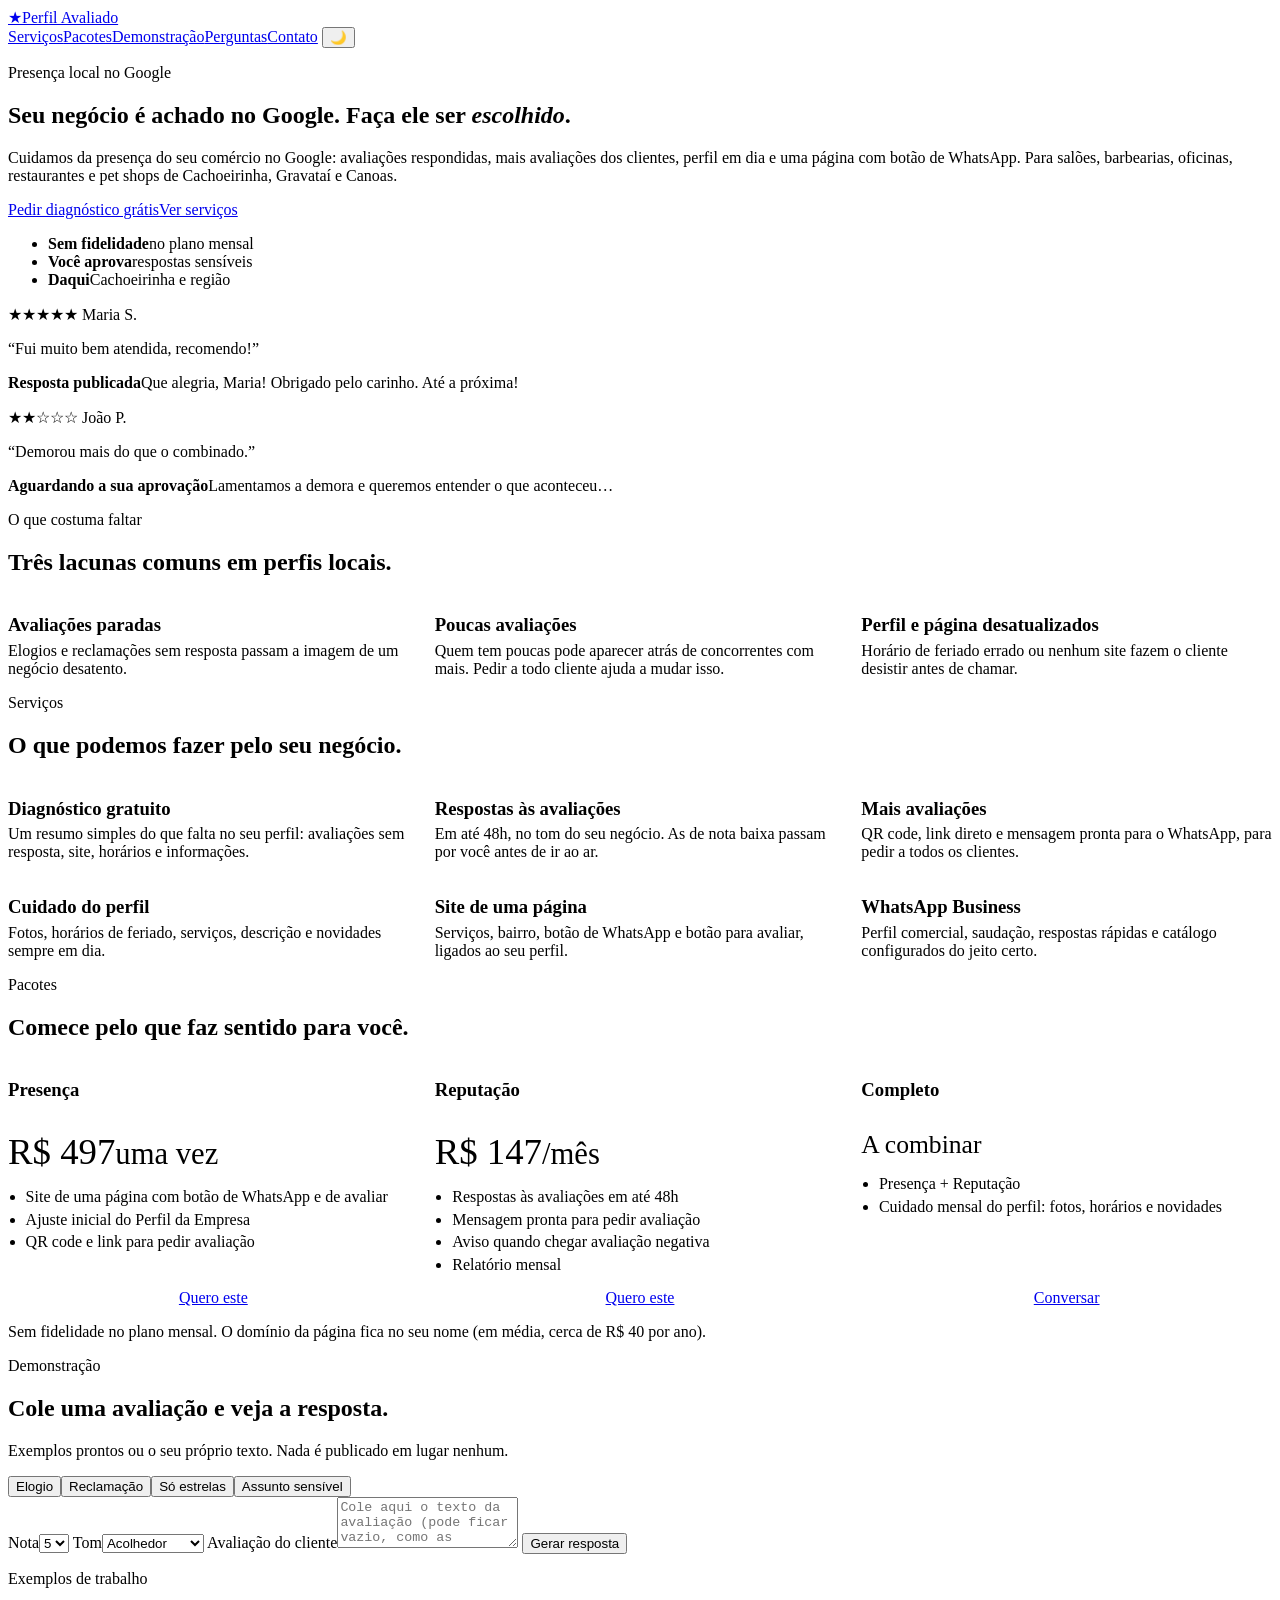
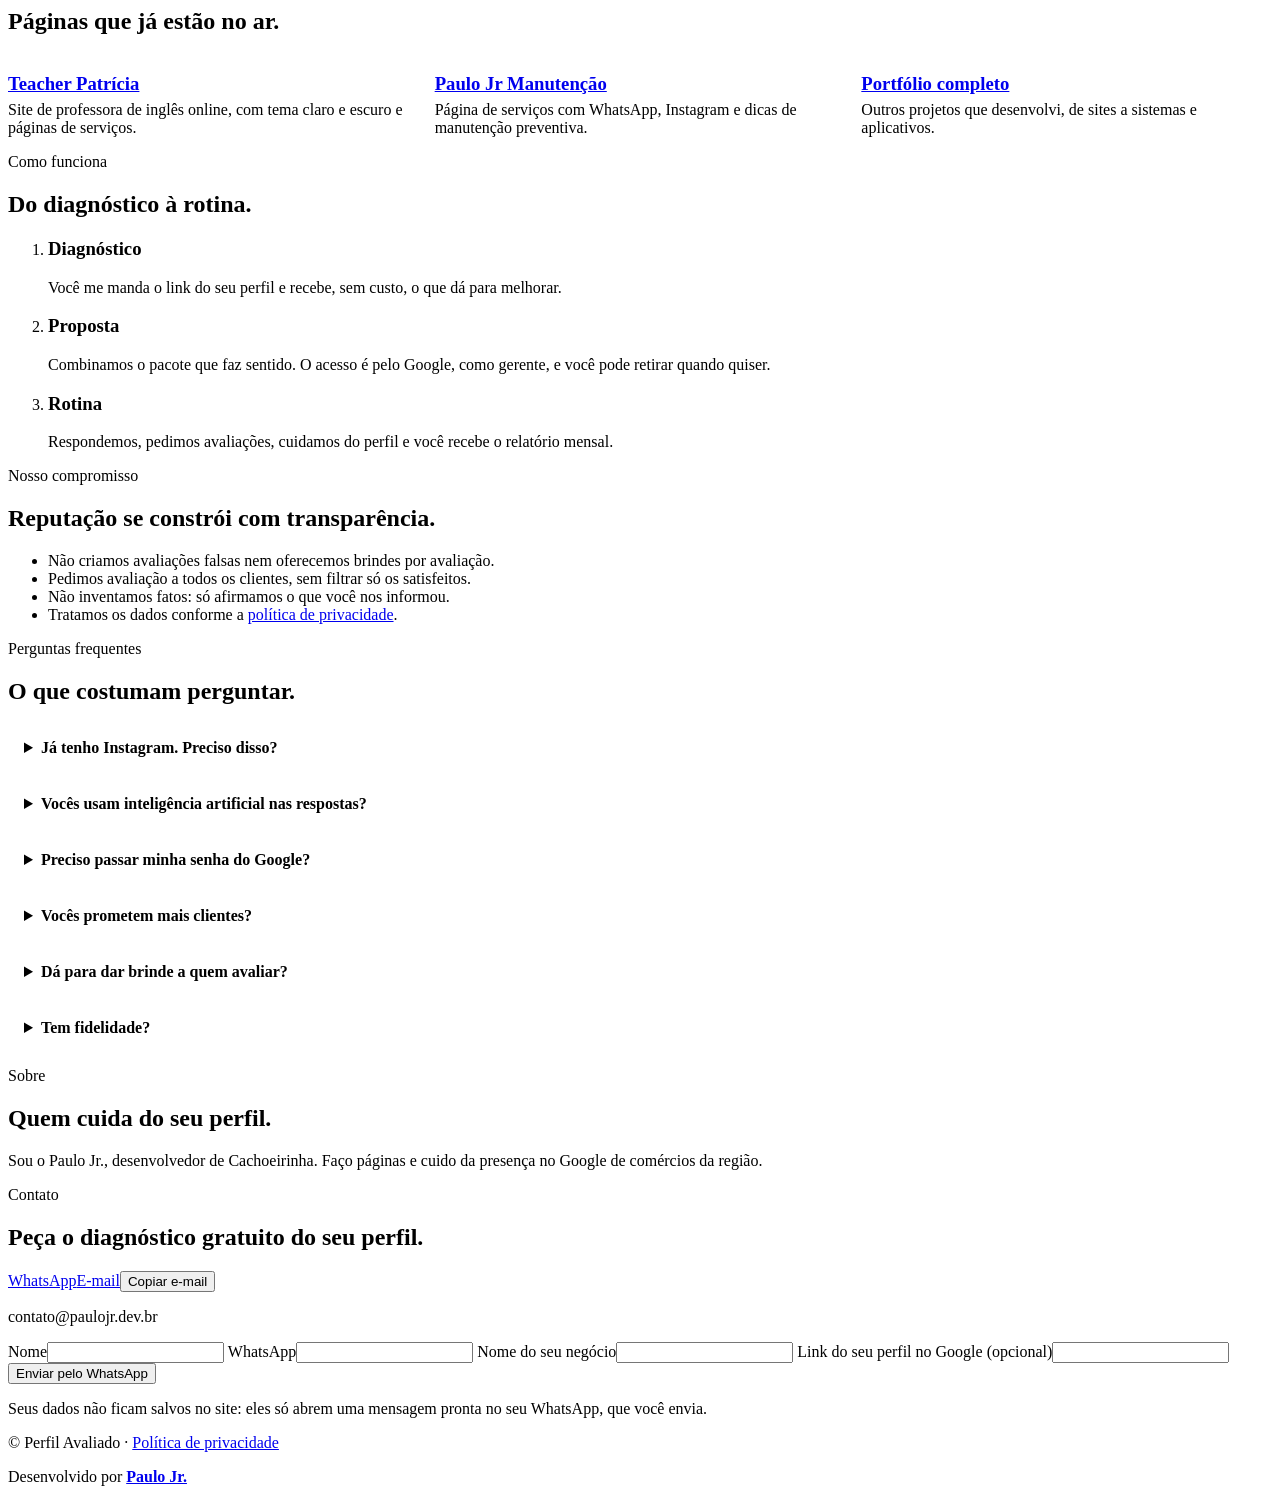
==== index.html @ 928f61e9 "Reorganização do projeto de negócio, inclusão de novos serviços e blocos ao página." ====
<!doctype html>
<html lang="pt-BR" data-theme="light">
<head>
  <meta charset="utf-8">
  <meta name="viewport" content="width=device-width, initial-scale=1, viewport-fit=cover">
  <title>Perfil Avaliado · Presença local no Google</title>
  <meta name="description" content="Avaliações respondidas, mais avaliações dos clientes, perfil em dia e uma página com botão de WhatsApp para comércios de Cachoeirinha, Gravataí e Canoas.">
  <meta name="theme-color" content="#F4F7FA">
  <meta property="og:type" content="website">
  <meta property="og:locale" content="pt_BR">
  <meta property="og:title" content="Perfil Avaliado · Presença local no Google">
  <meta property="og:description" content="Seu negócio é achado no Google. Faça ele ser escolhido.">
  <meta property="og:url" content="https://avaliacoes.paulojr.dev.br/">
  <meta property="og:image" content="https://avaliacoes.paulojr.dev.br/img/social-preview.png">
  <meta property="og:image:width" content="1200">
  <meta property="og:image:height" content="630">
  <meta name="twitter:card" content="summary_large_image">
  <link rel="icon" href="data:image/svg+xml,%3Csvg xmlns='http://www.w3.org/2000/svg' viewBox='0 0 32 32'%3E%3Crect width='32' height='32' rx='8' fill='%2314304F'/%3E%3Cpath d='M16 6l3 7 7 .6-5.3 4.6 1.6 7L16 21.600 9.700 25.200l1.600-7L6 13.600 13 13z' fill='%23F5B13D'/%3E%3C/svg%3E">
  <link rel="preconnect" href="https://fonts.googleapis.com">
  <link rel="preconnect" href="https://fonts.gstatic.com" crossorigin>
  <link rel="stylesheet" href="https://fonts.googleapis.com/css2?family=Bricolage+Grotesque:wght@500;700&family=Figtree:wght@400;600&display=swap">
  <link rel="stylesheet" href="css/style.css">
  <link rel="stylesheet" href="css/secoes.css">
  <script src="js/tema.js"></script>
</head>
<body id="top">
<header class="nav"><div class="wrap nav-in">
  <a class="brand" href="#top"><span class="logo">★</span><span data-nome>Perfil Avaliado</span></a>
  <nav aria-label="Principal"><a href="#servicos">Serviços</a><a href="#pacotes">Pacotes</a><a href="#demo">Demonstração</a><a href="#perguntas">Perguntas</a><a href="#contato">Contato</a>
    <button class="icon" id="tema" type="button" aria-label="Alternar modo escuro">🌙</button></nav>
</div></header>

<main>
<section class="wrap hero">
  <div>
    <p class="tag">Presença local no Google</p>
    <h1>Seu negócio é achado no Google. Faça ele ser <em>escolhido</em>.</h1>
    <p class="lead">Cuidamos da presença do seu comércio no Google: avaliações respondidas, mais avaliações dos clientes, perfil em dia e uma página com botão de WhatsApp. Para salões, barbearias, oficinas, restaurantes e pet shops de Cachoeirinha, Gravataí e Canoas.</p>
    <p class="cta"><a class="btn" href="#contato">Pedir diagnóstico grátis</a><a class="btn ghost" href="#servicos">Ver serviços</a></p>
    <ul class="facts"><li><b>Sem fidelidade</b>no plano mensal</li><li><b>Você aprova</b>respostas sensíveis</li><li><b>Daqui</b>Cachoeirinha e região</li></ul>
  </div>
  <div class="card mock" aria-label="Exemplo de avaliações e respostas">
    <p class="stars">★★★★★ <span>Maria S.</span></p>
    <p>“Fui muito bem atendida, recomendo!”</p>
    <p class="reply"><b>Resposta publicada</b>Que alegria, Maria! Obrigado pelo carinho. Até a próxima!</p>
    <p class="stars">★★☆☆☆ <span>João P.</span></p>
    <p>“Demorou mais do que o combinado.”</p>
    <p class="reply hold"><b>Aguardando a sua aprovação</b>Lamentamos a demora e queremos entender o que aconteceu…</p>
  </div>
</section>

<section class="wrap sec">
  <p class="tag">O que costuma faltar</p>
  <h2>Três lacunas comuns em perfis locais.</h2>
  <div class="cards3">
    <div class="card"><h3>Avaliações paradas</h3><p>Elogios e reclamações sem resposta passam a imagem de um negócio desatento.</p></div>
    <div class="card"><h3>Poucas avaliações</h3><p>Quem tem poucas pode aparecer atrás de concorrentes com mais. Pedir a todo cliente ajuda a mudar isso.</p></div>
    <div class="card"><h3>Perfil e página desatualizados</h3><p>Horário de feriado errado ou nenhum site fazem o cliente desistir antes de chamar.</p></div>
  </div>
</section>

<section class="wrap sec" id="servicos">
  <p class="tag">Serviços</p>
  <h2>O que podemos fazer pelo seu negócio.</h2>
  <div class="svcs">
    <div class="card"><h3>Diagnóstico gratuito</h3><p>Um resumo simples do que falta no seu perfil: avaliações sem resposta, site, horários e informações.</p></div>
    <div class="card"><h3>Respostas às avaliações</h3><p>Em até 48h, no tom do seu negócio. As de nota baixa passam por você antes de ir ao ar.</p></div>
    <div class="card"><h3>Mais avaliações</h3><p>QR code, link direto e mensagem pronta para o WhatsApp, para pedir a todos os clientes.</p></div>
    <div class="card"><h3>Cuidado do perfil</h3><p>Fotos, horários de feriado, serviços, descrição e novidades sempre em dia.</p></div>
    <div class="card"><h3>Site de uma página</h3><p>Serviços, bairro, botão de WhatsApp e botão para avaliar, ligados ao seu perfil.</p></div>
    <div class="card"><h3>WhatsApp Business</h3><p>Perfil comercial, saudação, respostas rápidas e catálogo configurados do jeito certo.</p></div>
  </div>
</section>

<section class="wrap sec" id="pacotes">
  <p class="tag">Pacotes</p>
  <h2>Comece pelo que faz sentido para você.</h2>
  <div class="pks">
    <div class="card pk"><h3>Presença</h3><p class="big">R$ 497<small>uma vez</small></p>
      <ul><li>Site de uma página com botão de WhatsApp e de avaliar</li><li>Ajuste inicial do Perfil da Empresa</li><li>QR code e link para pedir avaliação</li></ul>
      <a class="btn" data-wa href="#contato">Quero este</a></div>
    <div class="card pk"><h3>Reputação</h3><p class="big">R$ 147<small>/mês</small></p>
      <ul><li>Respostas às avaliações em até 48h</li><li>Mensagem pronta para pedir avaliação</li><li>Aviso quando chegar avaliação negativa</li><li>Relatório mensal</li></ul>
      <a class="btn" data-wa href="#contato">Quero este</a></div>
    <div class="card pk"><h3>Completo</h3><p class="big" style="font-size:1.6rem">A combinar</p>
      <ul><li>Presença + Reputação</li><li>Cuidado mensal do perfil: fotos, horários e novidades</li></ul>
      <a class="btn ghost" data-wa href="#contato">Conversar</a></div>
  </div>
  <p class="mini">Sem fidelidade no plano mensal. O domínio da página fica no seu nome (em média, cerca de R$ 40 por ano).</p>
</section>

<section class="wrap sec" id="demo">
  <p class="tag">Demonstração</p>
  <h2>Cole uma avaliação e veja a resposta.</h2>
  <p class="sub">Exemplos prontos ou o seu próprio texto. Nada é publicado em lugar nenhum.</p>
  <div class="chips" id="exemplos" aria-label="Exemplos"></div>
  <form class="card demo" id="demo-form">
    <label>Nota<select id="nota"><option>5</option><option>4</option><option>3</option><option>2</option><option>1</option></select></label>
    <label>Tom<select id="tom"><option value="acolhedor">Acolhedor</option><option value="profissional">Profissional</option><option value="descontraido">Descontraído</option></select></label>
    <label class="full">Avaliação do cliente<textarea id="texto" rows="3" maxlength="600" placeholder="Cole aqui o texto da avaliação (pode ficar vazio, como as avaliações só com estrelas)."></textarea></label>
    <button class="btn full" type="submit">Gerar resposta</button>
  </form>
  <div class="card out" id="saida" aria-live="polite" hidden></div>
</section>

<section class="wrap sec">
  <p class="tag">Exemplos de trabalho</p>
  <h2>Páginas que já estão no ar.</h2>
  <div class="cards3">
    <div class="card"><h3><a href="https://www.teacherpatricia.net/" rel="noopener">Teacher Patrícia</a></h3><p>Site de professora de inglês online, com tema claro e escuro e páginas de serviços.</p></div>
    <div class="card"><h3><a href="https://manutencao.paulojr.dev.br" rel="noopener">Paulo Jr Manutenção</a></h3><p>Página de serviços com WhatsApp, Instagram e dicas de manutenção preventiva.</p></div>
    <div class="card"><h3><a href="https://paulojr.dev.br" rel="noopener">Portfólio completo</a></h3><p>Outros projetos que desenvolvi, de sites a sistemas e aplicativos.</p></div>
  </div>
</section>

<!-- DEPOIMENTOS: só publique com autorização por escrito do cliente. Para ativar, remova o atributo hidden e troque o texto de exemplo. -->
<section class="wrap sec" id="depoimentos" hidden>
  <p class="tag">Depoimentos</p>
  <h2>O que dizem os clientes.</h2>
  <div class="cards3">
    <figure class="card dep"><blockquote>“Texto do depoimento, nas palavras do cliente.”</blockquote><figcaption>Nome, negócio, cidade</figcaption></figure>
  </div>
</section>

<section class="wrap sec" id="como">
  <p class="tag">Como funciona</p>
  <h2>Do diagnóstico à rotina.</h2>
  <ol class="steps">
    <li><h3>Diagnóstico</h3><p>Você me manda o link do seu perfil e recebe, sem custo, o que dá para melhorar.</p></li>
    <li><h3>Proposta</h3><p>Combinamos o pacote que faz sentido. O acesso é pelo Google, como gerente, e você pode retirar quando quiser.</p></li>
    <li><h3>Rotina</h3><p>Respondemos, pedimos avaliações, cuidamos do perfil e você recebe o relatório mensal.</p></li>
  </ol>
</section>

<section class="wrap sec" id="compromisso">
  <p class="tag">Nosso compromisso</p>
  <h2>Reputação se constrói com transparência.</h2>
  <ul class="checks">
    <li>Não criamos avaliações falsas nem oferecemos brindes por avaliação.</li>
    <li>Pedimos avaliação a todos os clientes, sem filtrar só os satisfeitos.</li>
    <li>Não inventamos fatos: só afirmamos o que você nos informou.</li>
    <li>Tratamos os dados conforme a <a href="privacidade.html">política de privacidade</a>.</li>
  </ul>
</section>

<section class="wrap sec" id="perguntas">
  <p class="tag">Perguntas frequentes</p>
  <h2>O que costumam perguntar.</h2>
  <details><summary>Já tenho Instagram. Preciso disso?</summary><p>Continue com ele. O Instagram mostra o negócio a quem já te segue, e o Google atende quem está procurando. Podemos colocar o link do seu Instagram na página.</p></details>
  <details><summary>Vocês usam inteligência artificial nas respostas?</summary><p>Usamos para agilizar. Cada resposta é revisada, segue o tom do seu negócio, e as de nota baixa passam por você antes de ir ao ar.</p></details>
  <details><summary>Preciso passar minha senha do Google?</summary><p>Não. Você me adiciona como gerente do perfil e pode remover o acesso quando quiser.</p></details>
  <details><summary>Vocês prometem mais clientes?</summary><p>Não prometemos isso. Cuidamos da presença, das respostas e do caminho até o seu contato, e mostramos o que mudou no relatório.</p></details>
  <details><summary>Dá para dar brinde a quem avaliar?</summary><p>Não. O Google proíbe. Pedimos a avaliação a todos os clientes, sem brinde e sem filtrar.</p></details>
  <details><summary>Tem fidelidade?</summary><p>O plano mensal não tem. A implantação é um pagamento único.</p></details>
</section>

<section class="wrap sec">
  <p class="tag">Sobre</p>
  <h2>Quem cuida do seu perfil.</h2>
  <!-- Edite este texto com a sua história, em 2 ou 3 frases -->
  <p class="sub">Sou o Paulo Jr., desenvolvedor de Cachoeirinha. Faço páginas e cuido da presença no Google de comércios da região.</p>
</section>

<section class="wrap sec" id="contato">
  <p class="tag">Contato</p>
  <h2>Peça o diagnóstico gratuito do seu perfil.</h2>
  <p class="cta"><a class="btn" data-wa href="#contato">WhatsApp</a><a class="btn ghost" data-email href="#contato">E-mail</a><button class="btn ghost" id="copiar" type="button">Copiar e-mail</button></p>
  <p class="mini" id="email-txt"></p>
  <form class="card demo" id="contato-form">
    <label>Nome<input id="c-nome" required></label>
    <label>WhatsApp<input id="c-zap" inputmode="tel" required></label>
    <label>Nome do seu negócio<input id="c-neg"></label>
    <label>Link do seu perfil no Google (opcional)<input id="c-maps" inputmode="url"></label>
    <button class="btn full" type="submit">Enviar pelo WhatsApp</button>
    <p class="mini full">Seus dados não ficam salvos no site: eles só abrem uma mensagem pronta no seu WhatsApp, que você envia.</p>
  </form>
</section>
</main>

<footer class="foot"><div class="wrap foot-in">
  <p>© <span data-nome>Perfil Avaliado</span> · <a href="privacidade.html">Política de privacidade</a></p>
  <p>Desenvolvido por <a class="dev" href="https://paulojr.dev.br" rel="noopener"><strong>Paulo Jr.</strong></a></p>
</div></footer>
<script src="js/script.js"></script>
<script src="js/extras.js"></script>
</body>
</html>
---- css/secoes.css ----
.cards3,.svcs,.pks{display:grid;gap:16px;margin-top:20px;grid-template-columns:repeat(3,1fr)}
.cards3 p,.svcs p{color:var(--muted);margin:0}.cards3 h3,.svcs h3{margin-bottom:.3em}
.pk{display:flex;flex-direction:column;gap:10px}.pk .big{font-size:2.3rem;margin:0}.pk ul{margin:0;padding-left:1.1rem;color:var(--muted);flex:1}.pk li{margin:.3em 0}.pk .btn{text-align:center}
details{background:var(--surface);border:1px solid var(--line);border-radius:12px;padding:14px 16px;margin-top:10px}summary{cursor:pointer;font-weight:600}details p{color:var(--muted);margin:.6em 0 0}
.exs{display:flex;flex-wrap:wrap;gap:12px;margin-top:20px}.exs a{border:1px solid var(--line);background:var(--surface);border-radius:999px;padding:10px 18px;text-decoration:none}.exs a:hover{border-color:var(--accent)}
@media(max-width:820px){.cards3,.svcs,.pks{grid-template-columns:1fr}}
.dep{margin:0}.dep blockquote{margin:0 0 .6em;font-size:1.05rem}.dep figcaption{color:var(--muted);font-size:.9rem}
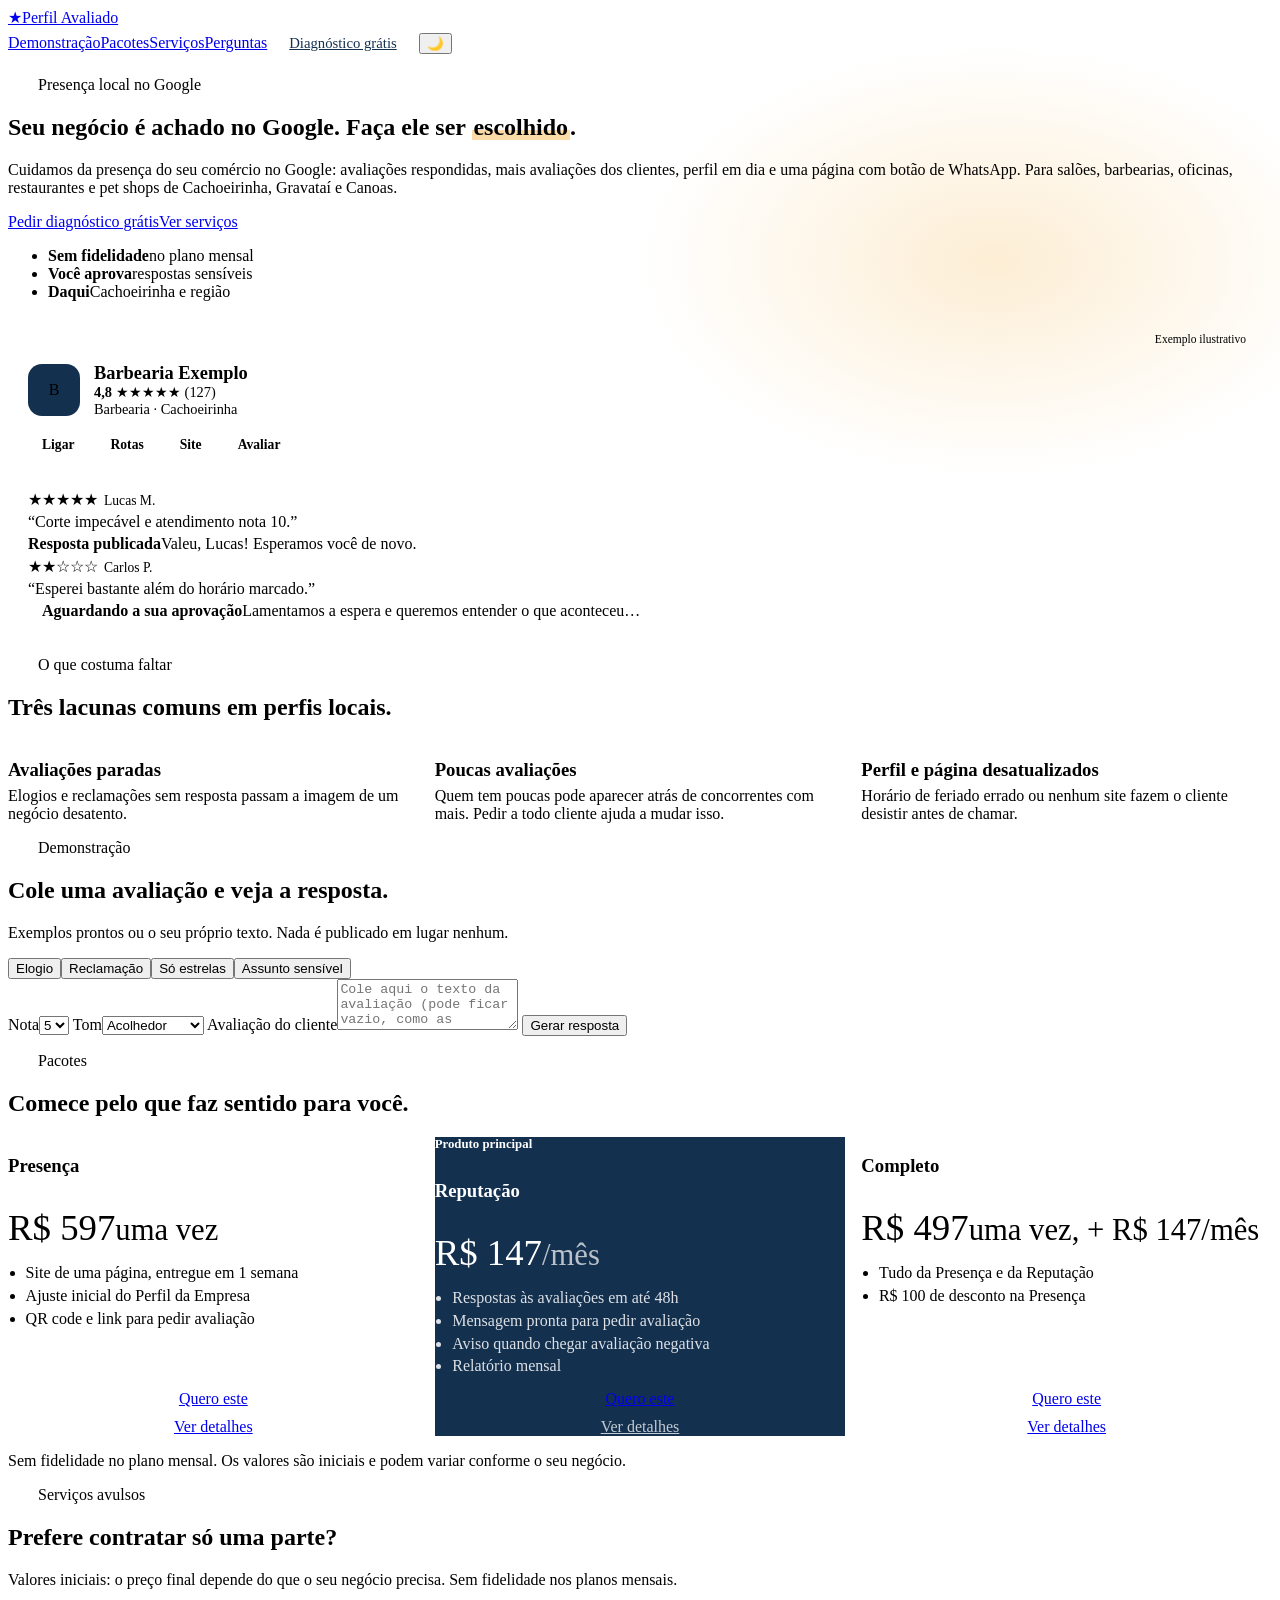
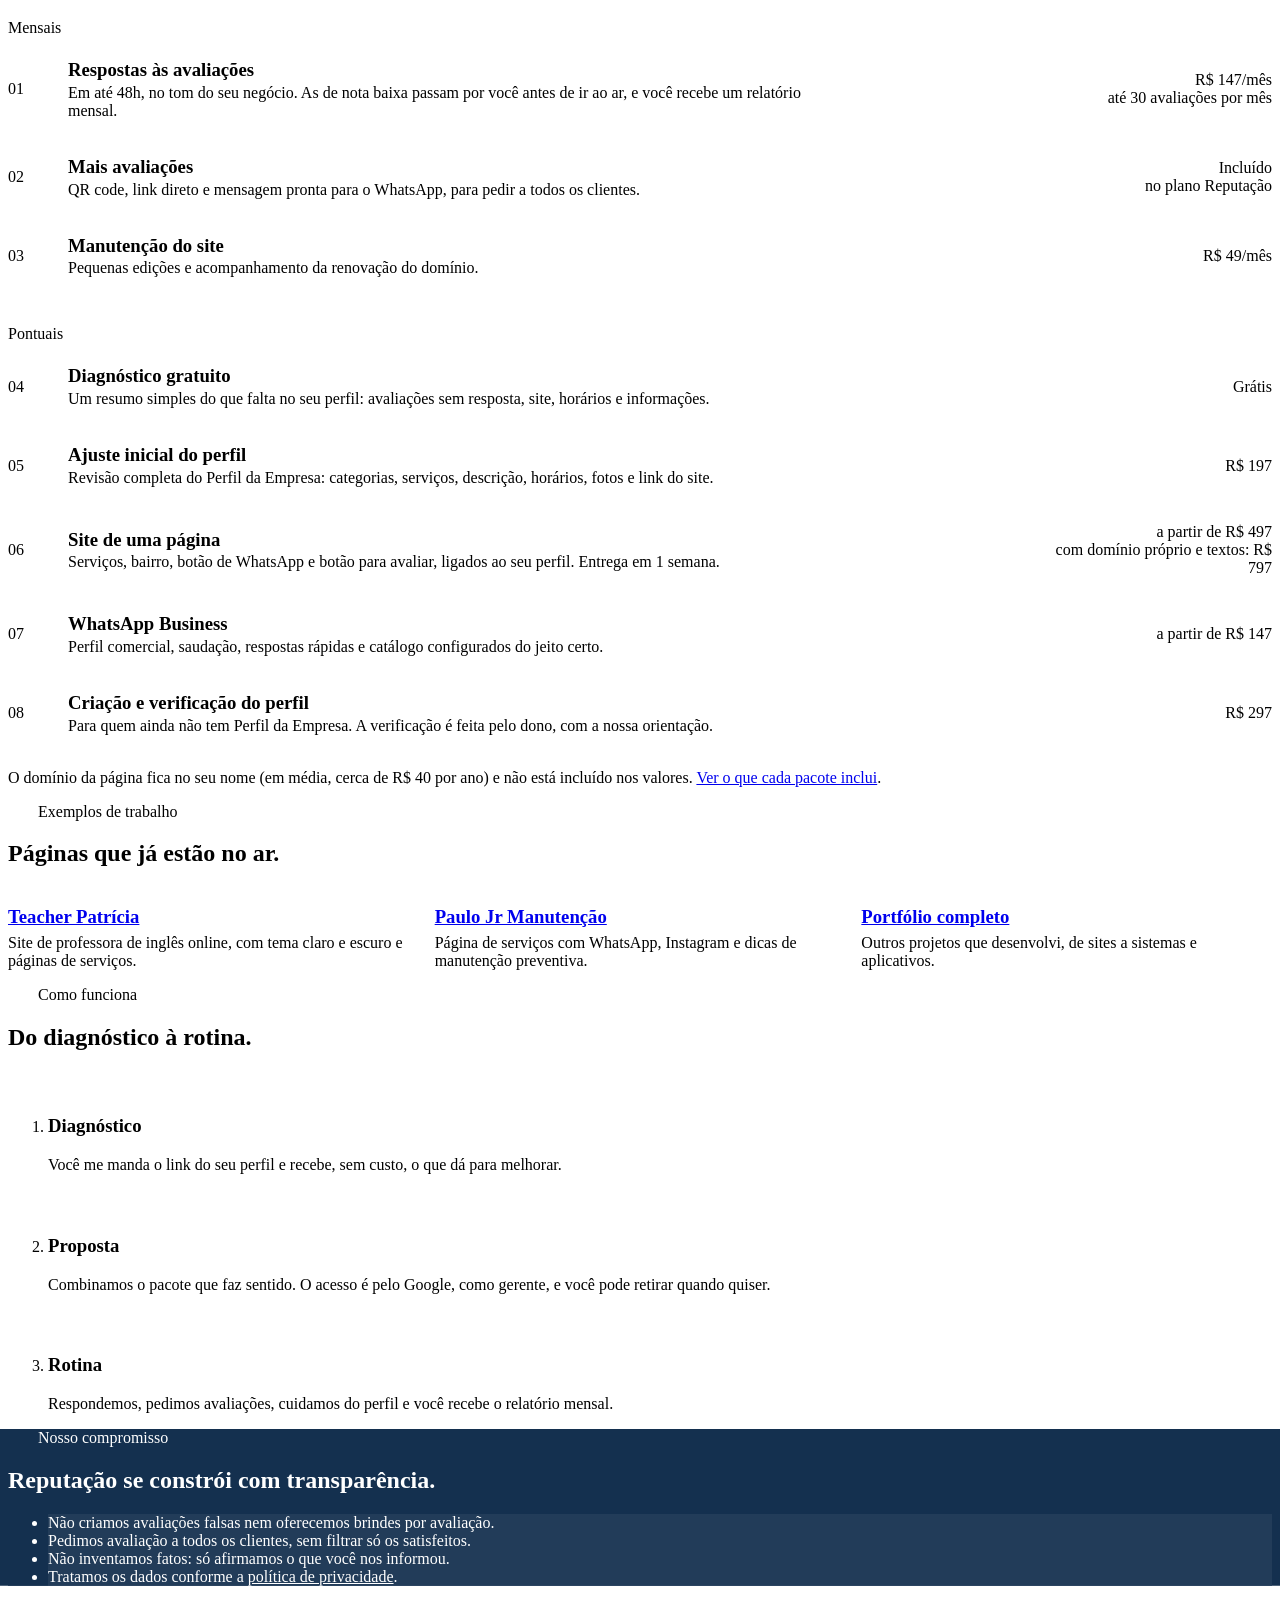
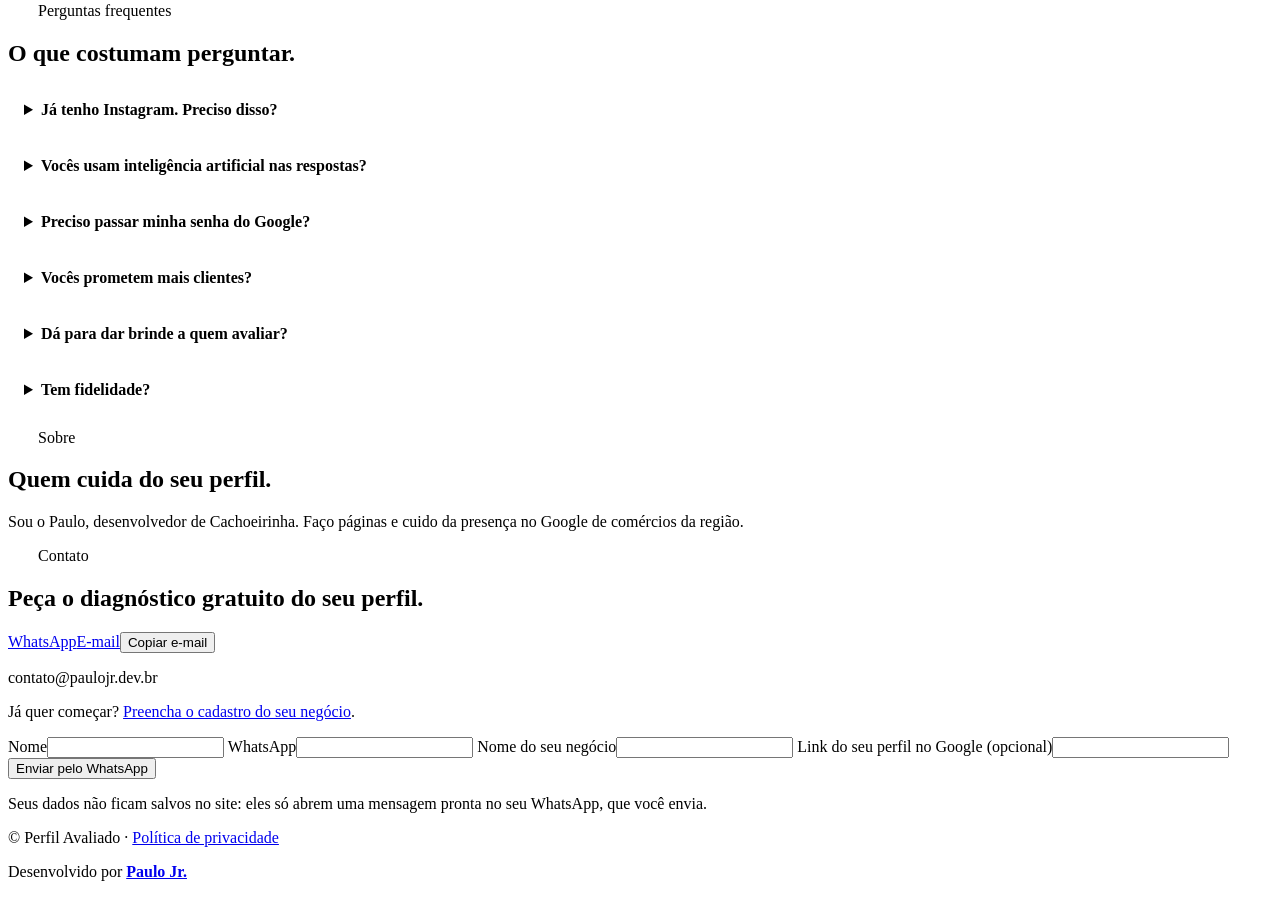
==== commit b35df355: "Atualização de informações e alteração no padrão de apresentação dos pacotes." ====
--- a/index.html
+++ b/index.html
@@ -21,12 +21,14 @@
   <link rel="stylesheet" href="https://fonts.googleapis.com/css2?family=Bricolage+Grotesque:wght@500;700&family=Figtree:wght@400;600&display=swap">
   <link rel="stylesheet" href="css/style.css">
   <link rel="stylesheet" href="css/secoes.css">
+  <link rel="stylesheet" href="css/design.css">
   <script src="js/tema.js"></script>
 </head>
 <body id="top">
 <header class="nav"><div class="wrap nav-in">
   <a class="brand" href="#top"><span class="logo">★</span><span data-nome>Perfil Avaliado</span></a>
-  <nav aria-label="Principal"><a href="#servicos">Serviços</a><a href="#pacotes">Pacotes</a><a href="#demo">Demonstração</a><a href="#perguntas">Perguntas</a><a href="#contato">Contato</a>
+  <nav aria-label="Principal"><a href="#demo">Demonstração</a><a href="#pacotes">Pacotes</a><a href="#servicos">Serviços</a><a href="#perguntas">Perguntas</a>
+    <a class="btn nav-cta" href="#contato"><span class="m-l">Diagnóstico grátis</span><span class="m-s">Diagnóstico</span></a>
     <button class="icon" id="tema" type="button" aria-label="Alternar modo escuro">🌙</button></nav>
 </div></header>
 
@@ -39,13 +41,19 @@
     <p class="cta"><a class="btn" href="#contato">Pedir diagnóstico grátis</a><a class="btn ghost" href="#servicos">Ver serviços</a></p>
     <ul class="facts"><li><b>Sem fidelidade</b>no plano mensal</li><li><b>Você aprova</b>respostas sensíveis</li><li><b>Daqui</b>Cachoeirinha e região</li></ul>
   </div>
-  <div class="card mock" aria-label="Exemplo de avaliações e respostas">
-    <p class="stars">★★★★★ <span>Maria S.</span></p>
-    <p>“Fui muito bem atendida, recomendo!”</p>
-    <p class="reply"><b>Resposta publicada</b>Que alegria, Maria! Obrigado pelo carinho. Até a próxima!</p>
-    <p class="stars">★★☆☆☆ <span>João P.</span></p>
-    <p>“Demorou mais do que o combinado.”</p>
-    <p class="reply hold"><b>Aguardando a sua aprovação</b>Lamentamos a demora e queremos entender o que aconteceu…</p>
+  <div class="card gp" aria-label="Exemplo ilustrativo de perfil no Google">
+    <p class="ex-tag">Exemplo ilustrativo</p>
+    <div class="gp-head"><div class="gp-ava" aria-hidden="true">B</div><div><h3>Barbearia Exemplo</h3>
+      <p class="gp-rate"><b>4,8</b><span class="stars" role="img" aria-label="4,8 de 5 estrelas">★★★★★</span> (127)</p><p>Barbearia · Cachoeirinha</p></div></div>
+    <div class="gp-btns" aria-hidden="true"><span>Ligar</span><span>Rotas</span><span>Site</span><span>Avaliar</span></div>
+    <div class="gp-rev">
+      <p><span class="stars" role="img" aria-label="5 de 5 estrelas">★★★★★</span><span class="who">Lucas M.</span></p>
+      <p>“Corte impecável e atendimento nota 10.”</p>
+      <p class="reply"><b>Resposta publicada</b>Valeu, Lucas! Esperamos você de novo.</p>
+      <p><span class="stars" role="img" aria-label="2 de 5 estrelas">★★☆☆☆</span><span class="who">Carlos P.</span></p>
+      <p>“Esperei bastante além do horário marcado.”</p>
+      <p class="reply hold"><b>Aguardando a sua aprovação</b>Lamentamos a espera e queremos entender o que aconteceu…</p>
+    </div>
   </div>
 </section>
 
@@ -57,36 +65,6 @@
     <div class="card"><h3>Poucas avaliações</h3><p>Quem tem poucas pode aparecer atrás de concorrentes com mais. Pedir a todo cliente ajuda a mudar isso.</p></div>
     <div class="card"><h3>Perfil e página desatualizados</h3><p>Horário de feriado errado ou nenhum site fazem o cliente desistir antes de chamar.</p></div>
   </div>
-</section>
-
-<section class="wrap sec" id="servicos">
-  <p class="tag">Serviços</p>
-  <h2>O que podemos fazer pelo seu negócio.</h2>
-  <div class="svcs">
-    <div class="card"><h3>Diagnóstico gratuito</h3><p>Um resumo simples do que falta no seu perfil: avaliações sem resposta, site, horários e informações.</p></div>
-    <div class="card"><h3>Respostas às avaliações</h3><p>Em até 48h, no tom do seu negócio. As de nota baixa passam por você antes de ir ao ar.</p></div>
-    <div class="card"><h3>Mais avaliações</h3><p>QR code, link direto e mensagem pronta para o WhatsApp, para pedir a todos os clientes.</p></div>
-    <div class="card"><h3>Cuidado do perfil</h3><p>Fotos, horários de feriado, serviços, descrição e novidades sempre em dia.</p></div>
-    <div class="card"><h3>Site de uma página</h3><p>Serviços, bairro, botão de WhatsApp e botão para avaliar, ligados ao seu perfil.</p></div>
-    <div class="card"><h3>WhatsApp Business</h3><p>Perfil comercial, saudação, respostas rápidas e catálogo configurados do jeito certo.</p></div>
-  </div>
-</section>
-
-<section class="wrap sec" id="pacotes">
-  <p class="tag">Pacotes</p>
-  <h2>Comece pelo que faz sentido para você.</h2>
-  <div class="pks">
-    <div class="card pk"><h3>Presença</h3><p class="big">R$ 497<small>uma vez</small></p>
-      <ul><li>Site de uma página com botão de WhatsApp e de avaliar</li><li>Ajuste inicial do Perfil da Empresa</li><li>QR code e link para pedir avaliação</li></ul>
-      <a class="btn" data-wa href="#contato">Quero este</a></div>
-    <div class="card pk"><h3>Reputação</h3><p class="big">R$ 147<small>/mês</small></p>
-      <ul><li>Respostas às avaliações em até 48h</li><li>Mensagem pronta para pedir avaliação</li><li>Aviso quando chegar avaliação negativa</li><li>Relatório mensal</li></ul>
-      <a class="btn" data-wa href="#contato">Quero este</a></div>
-    <div class="card pk"><h3>Completo</h3><p class="big" style="font-size:1.6rem">A combinar</p>
-      <ul><li>Presença + Reputação</li><li>Cuidado mensal do perfil: fotos, horários e novidades</li></ul>
-      <a class="btn ghost" data-wa href="#contato">Conversar</a></div>
-  </div>
-  <p class="mini">Sem fidelidade no plano mensal. O domínio da página fica no seu nome (em média, cerca de R$ 40 por ano).</p>
 </section>
 
 <section class="wrap sec" id="demo">
@@ -103,6 +81,46 @@
   <div class="card out" id="saida" aria-live="polite" hidden></div>
 </section>
 
+<section class="wrap sec" id="pacotes">
+  <p class="tag">Pacotes</p>
+  <h2>Comece pelo que faz sentido para você.</h2>
+  <div class="pks">
+    <div class="card pk"><h3>Presença</h3><p class="big">R$ 597<small>uma vez</small></p>
+      <ul><li>Site de uma página, entregue em 1 semana</li><li>Ajuste inicial do Perfil da Empresa</li><li>QR code e link para pedir avaliação</li></ul>
+      <a class="btn ghost" data-wa href="#contato">Quero este</a><a class="mini" href="pacotes.html#presenca">Ver detalhes</a></div>
+    <div class="card pk dest"><p class="pk-tag">Produto principal</p><h3>Reputação</h3><p class="big">R$ 147<small>/mês</small></p>
+      <ul><li>Respostas às avaliações em até 48h</li><li>Mensagem pronta para pedir avaliação</li><li>Aviso quando chegar avaliação negativa</li><li>Relatório mensal</li></ul>
+      <a class="btn" data-wa href="#contato">Quero este</a><a class="mini" href="pacotes.html#reputacao">Ver detalhes</a></div>
+    <div class="card pk"><h3>Completo</h3><p class="big">R$ 497<small>uma vez, + R$ 147/mês</small></p>
+      <ul><li>Tudo da Presença e da Reputação</li><li>R$ 100 de desconto na Presença</li></ul>
+      <a class="btn ghost" data-wa href="#contato">Quero este</a><a class="mini" href="pacotes.html#completo">Ver detalhes</a></div>
+  </div>
+  <p class="mini">Sem fidelidade no plano mensal. Os valores são iniciais e podem variar conforme o seu negócio.</p>
+</section>
+
+<section class="wrap sec" id="servicos">
+  <p class="tag">Serviços avulsos</p>
+  <h2>Prefere contratar só uma parte?</h2>
+  <p class="sub">Valores iniciais: o preço final depende do que o seu negócio precisa. Sem fidelidade nos planos mensais.</p>
+  <div class="svcs-wrap">
+    <h3 class="grp">Mensais</h3>
+    <ol class="svc-list">
+      <li><div><h3>Respostas às avaliações</h3><p>Em até 48h, no tom do seu negócio. As de nota baixa passam por você antes de ir ao ar, e você recebe um relatório mensal.</p></div><span class="vlr">R$ 147/mês<small>até 30 avaliações por mês</small></span></li>
+      <li><div><h3>Mais avaliações</h3><p>QR code, link direto e mensagem pronta para o WhatsApp, para pedir a todos os clientes.</p></div><span class="vlr">Incluído<small>no plano Reputação</small></span></li>
+      <li><div><h3>Manutenção do site</h3><p>Pequenas edições e acompanhamento da renovação do domínio.</p></div><span class="vlr">R$ 49/mês</span></li>
+    </ol>
+    <h3 class="grp">Pontuais</h3>
+    <ol class="svc-list">
+      <li><div><h3>Diagnóstico gratuito</h3><p>Um resumo simples do que falta no seu perfil: avaliações sem resposta, site, horários e informações.</p></div><span class="vlr">Grátis</span></li>
+      <li><div><h3>Ajuste inicial do perfil</h3><p>Revisão completa do Perfil da Empresa: categorias, serviços, descrição, horários, fotos e link do site.</p></div><span class="vlr">R$ 197</span></li>
+      <li><div><h3>Site de uma página</h3><p>Serviços, bairro, botão de WhatsApp e botão para avaliar, ligados ao seu perfil. Entrega em 1 semana.</p></div><span class="vlr">a partir de R$ 497<small>com domínio próprio e textos: R$ 797</small></span></li>
+      <li><div><h3>WhatsApp Business</h3><p>Perfil comercial, saudação, respostas rápidas e catálogo configurados do jeito certo.</p></div><span class="vlr">a partir de R$ 147</span></li>
+      <li><div><h3>Criação e verificação do perfil</h3><p>Para quem ainda não tem Perfil da Empresa. A verificação é feita pelo dono, com a nossa orientação.</p></div><span class="vlr">R$ 297</span></li>
+    </ol>
+  </div>
+  <p class="mini">O domínio da página fica no seu nome (em média, cerca de R$ 40 por ano) e não está incluído nos valores. <a href="pacotes.html">Ver o que cada pacote inclui</a>.</p>
+</section>
+
 <section class="wrap sec">
   <p class="tag">Exemplos de trabalho</p>
   <h2>Páginas que já estão no ar.</h2>
@@ -158,7 +176,7 @@
   <p class="tag">Sobre</p>
   <h2>Quem cuida do seu perfil.</h2>
   <!-- Edite este texto com a sua história, em 2 ou 3 frases -->
-  <p class="sub">Sou o Paulo Jr., desenvolvedor de Cachoeirinha. Faço páginas e cuido da presença no Google de comércios da região.</p>
+  <p class="sub">Sou o Paulo, desenvolvedor de Cachoeirinha. Faço páginas e cuido da presença no Google de comércios da região.</p>
 </section>
 
 <section class="wrap sec" id="contato">
@@ -166,6 +184,7 @@
   <h2>Peça o diagnóstico gratuito do seu perfil.</h2>
   <p class="cta"><a class="btn" data-wa href="#contato">WhatsApp</a><a class="btn ghost" data-email href="#contato">E-mail</a><button class="btn ghost" id="copiar" type="button">Copiar e-mail</button></p>
   <p class="mini" id="email-txt"></p>
+  <p class="mini">Já quer começar? <a href="cadastro.html">Preencha o cadastro do seu negócio</a>.</p>
   <form class="card demo" id="contato-form">
     <label>Nome<input id="c-nome" required></label>
     <label>WhatsApp<input id="c-zap" inputmode="tel" required></label>
@@ -181,7 +200,8 @@
   <p>© <span data-nome>Perfil Avaliado</span> · <a href="privacidade.html">Política de privacidade</a></p>
   <p>Desenvolvido por <a class="dev" href="https://paulojr.dev.br" rel="noopener"><strong>Paulo Jr.</strong></a></p>
 </div></footer>
+<a class="btn wa-fab" data-wa href="#contato" aria-label="Falar no WhatsApp">WhatsApp</a>
 <script src="js/script.js"></script>
 <script src="js/extras.js"></script>
 </body>
-</html>+</html>
--- a/css/secoes.css
+++ b/css/secoes.css
@@ -5,3 +5,6 @@
 .exs{display:flex;flex-wrap:wrap;gap:12px;margin-top:20px}.exs a{border:1px solid var(--line);background:var(--surface);border-radius:999px;padding:10px 18px;text-decoration:none}.exs a:hover{border-color:var(--accent)}
 @media(max-width:820px){.cards3,.svcs,.pks{grid-template-columns:1fr}}
 .dep{margin:0}.dep blockquote{margin:0 0 .6em;font-size:1.05rem}.dep figcaption{color:var(--muted);font-size:.9rem}
+.form fieldset{border:0;padding:0;margin:0 0 24px;display:grid;gap:14px;grid-template-columns:1fr 1fr}.form legend{font:700 1.2rem var(--head);margin-bottom:10px;padding:0}
+.checks2{display:grid;gap:8px}.checks2 label{display:flex;align-items:center;gap:10px;font-weight:400}.checks2 input{width:auto}
+@media(max-width:820px){.form fieldset{grid-template-columns:1fr}}
--- a/css/design.css
+++ b/css/design.css
@@ -0,0 +1,61 @@
+/* Camada de design: carregar depois de style.css e secoes.css */
+:root:not([data-theme=dark]){--btn:#F5B13D;--btn-ink:#14304F}
+.btn:hover{filter:brightness(.95)}.btn.ghost:hover{filter:none}
+em{font-style:normal;color:inherit;background:linear-gradient(transparent 62%,rgba(245,177,61,.45) 0);padding:0 .08em}
+.tag{display:flex;align-items:center;gap:8px;color:var(--ink)}.tag::before{content:"";width:22px;height:3px;border-radius:2px;background:var(--accent)}
+.card{transition:transform .2s,border-color .2s}
+@media(hover:hover) and (prefers-reduced-motion:no-preference){.cards3 .card:hover{transform:translateY(-3px);border-color:var(--accent)}}
+/* cabeçalho */
+.nav nav a.nav-cta{display:inline-block;padding:8px 18px;font-size:.92rem;color:var(--btn-ink)}.m-s{display:none}
+@media(max-width:480px){.m-l{display:none}.m-s{display:inline}.brand .logo{display:none}.nav nav{gap:10px}}
+/* hero */
+.hero{position:relative;isolation:isolate}
+.hero::before{content:"";position:absolute;top:-30px;right:-6%;width:56%;height:430px;background:radial-gradient(closest-side,rgba(245,177,61,.22),transparent);z-index:-1;pointer-events:none}
+.gp{padding:46px 20px 20px;position:relative}
+.ex-tag{position:absolute;top:14px;right:16px;margin:0;font-size:.72rem;color:var(--muted);border:1px solid var(--line);border-radius:999px;padding:2px 10px}
+.gp-head{display:flex;gap:14px;align-items:center;margin-bottom:14px}
+.gp-ava{width:52px;height:52px;flex:none;border-radius:14px;background:#14304F;color:var(--accent);display:grid;place-items:center;font:700 1.4rem var(--head)}
+.gp-head h3{margin:0;font-size:1.15rem}.gp-head p{margin:0;color:var(--muted);font-size:.9rem}.gp-rate b{color:var(--ink);margin-right:4px}
+.gp-btns{display:flex;flex-wrap:wrap;gap:8px;margin:0 0 16px;padding-bottom:16px;border-bottom:1px solid var(--line)}
+.gp-btns span{border:1px solid var(--line);border-radius:999px;padding:5px 14px;font-size:.85rem;font-weight:600}
+.gp-rev p{margin:.25em 0}.who{color:var(--muted);font-size:.85rem;margin-left:6px}.gp-rev .reply:last-child{margin-bottom:0!important}.gp-rev .reply.hold{margin-left:14px}
+/* serviços em linhas numeradas */
+.svcs-wrap{counter-reset:s}.grp{font:700 1rem var(--head);color:var(--muted);margin:30px 0 4px}
+.svc-list{list-style:none;margin:0;padding:0}
+.svc-list li{counter-increment:s;display:grid;grid-template-columns:44px 1fr auto;gap:4px 16px;align-items:center;padding:18px 0;border-top:1px solid var(--line)}
+.svc-list li:last-child{border-bottom:1px solid var(--line)}
+.svc-list li::before{content:counter(s,decimal-leading-zero);font:700 1.1rem var(--head);color:var(--muted)}
+.svc-list h3{margin:0 0 .15em}.svc-list p{margin:0;color:var(--muted);max-width:46em}
+.vlr{font:700 1.1rem var(--head);text-align:right;white-space:nowrap}.vlr small{display:block;font:400 .8rem var(--body);color:var(--muted);white-space:normal;max-width:15em;margin-left:auto}
+@media(max-width:820px){.svc-list li{grid-template-columns:32px 1fr}.vlr{grid-column:2;text-align:left}.vlr small{margin-left:0}}
+/* pacotes: o card em foco (ou o principal) fica escuro */
+.pk{transition:background-color .2s,border-color .2s,color .2s}.pk .mini{text-align:center}
+.pk.dest{border:2px solid var(--accent)}
+:is(.pk.dest,.pk:hover,.pk:focus-within){background:#14304F;border-color:#14304F;color:#fff}.pk.dest{border-color:var(--accent)}
+:is(.pk.dest,.pk:hover,.pk:focus-within) h3{color:#fff}:is(.pk.dest,.pk:hover,.pk:focus-within) ul{color:rgba(255,255,255,.85)}
+:is(.pk.dest,.pk:hover,.pk:focus-within) .big{color:var(--accent)}:is(.pk.dest,.pk:hover,.pk:focus-within) .big small{color:rgba(255,255,255,.7)}
+:is(.pk:hover,.pk:focus-within) .btn.ghost{background:var(--accent);border-color:var(--accent);color:#14304F}
+:is(.pk.dest,.pk:hover,.pk:focus-within) .mini{color:rgba(255,255,255,.75)}:is(.pk.dest,.pk:hover,.pk:focus-within) .mini{color:rgba(255,255,255,.75)}
+.pk-tag{margin:0;font-size:.8rem;font-weight:600;color:var(--accent)}
+:root[data-theme=dark] :is(.pk.dest,.pk:hover,.pk:focus-within){background:#1B3556}
+/* passos em linha do tempo */
+.steps li{border-top:2px solid var(--line);padding-top:26px;position:relative}
+.steps li::before{position:absolute;top:-13px;left:0;background:var(--accent);color:#14304F;border-radius:999px;padding:2px 12px;font-weight:600}
+/* faixa escura: compromisso */
+#compromisso{background:#14304F;color:#fff;box-shadow:0 0 0 100vmax #14304F;clip-path:inset(0 -100vmax)}
+#compromisso h2{color:#fff}#compromisso .tag{color:#fff}#compromisso a{color:var(--accent)}
+#compromisso .checks li{background:rgba(255,255,255,.06);border-color:rgba(255,255,255,.16)}#compromisso .checks li::before{color:var(--accent)}
+:root[data-theme=dark] #compromisso{background:#0A1422;box-shadow:0 0 0 100vmax #0A1422}
+/* demonstração: resposta do proprietário */
+#demo-form{border-top:4px solid var(--accent)}.out{border-left:4px solid var(--accent)}
+.out blockquote{background:var(--bg);border-radius:12px;padding:14px 16px;margin:14px 0 8px}
+.out blockquote::before{content:"Resposta do proprietário";display:block;font:600 .78rem var(--body);color:var(--muted);margin-bottom:.3rem}
+/* botão flutuante (celular) */
+.wa-fab{position:fixed;right:16px;bottom:calc(16px + env(safe-area-inset-bottom,0px));z-index:6;box-shadow:0 6px 20px rgba(0,0,0,.25)}
+@media(min-width:821px){.wa-fab{display:none}}
+@media(max-width:820px){.foot{padding-bottom:calc(86px + env(safe-area-inset-bottom,0px))}}
+/* página de pacotes */
+.toc{display:flex;flex-wrap:wrap;gap:10px;margin:18px 0}.toc a{border:1px solid var(--line);background:var(--surface);border-radius:999px;padding:8px 16px;text-decoration:none}.toc a:hover{border-color:var(--accent)}
+.pk-det{margin-top:24px;padding:28px}.pk-det h2{margin-bottom:.15em}.pk-det .big{margin:0 0 6px}.pk-det .cta{margin-bottom:0}
+.det{display:grid;grid-template-columns:1fr 1fr;gap:18px 28px;margin:18px 0}.det h3{font-size:1rem;margin-bottom:.3em}.det ul{margin:0;padding-left:1.1rem;color:var(--muted)}.det li{margin:.25em 0}
+@media(max-width:820px){.det{grid-template-columns:1fr}}
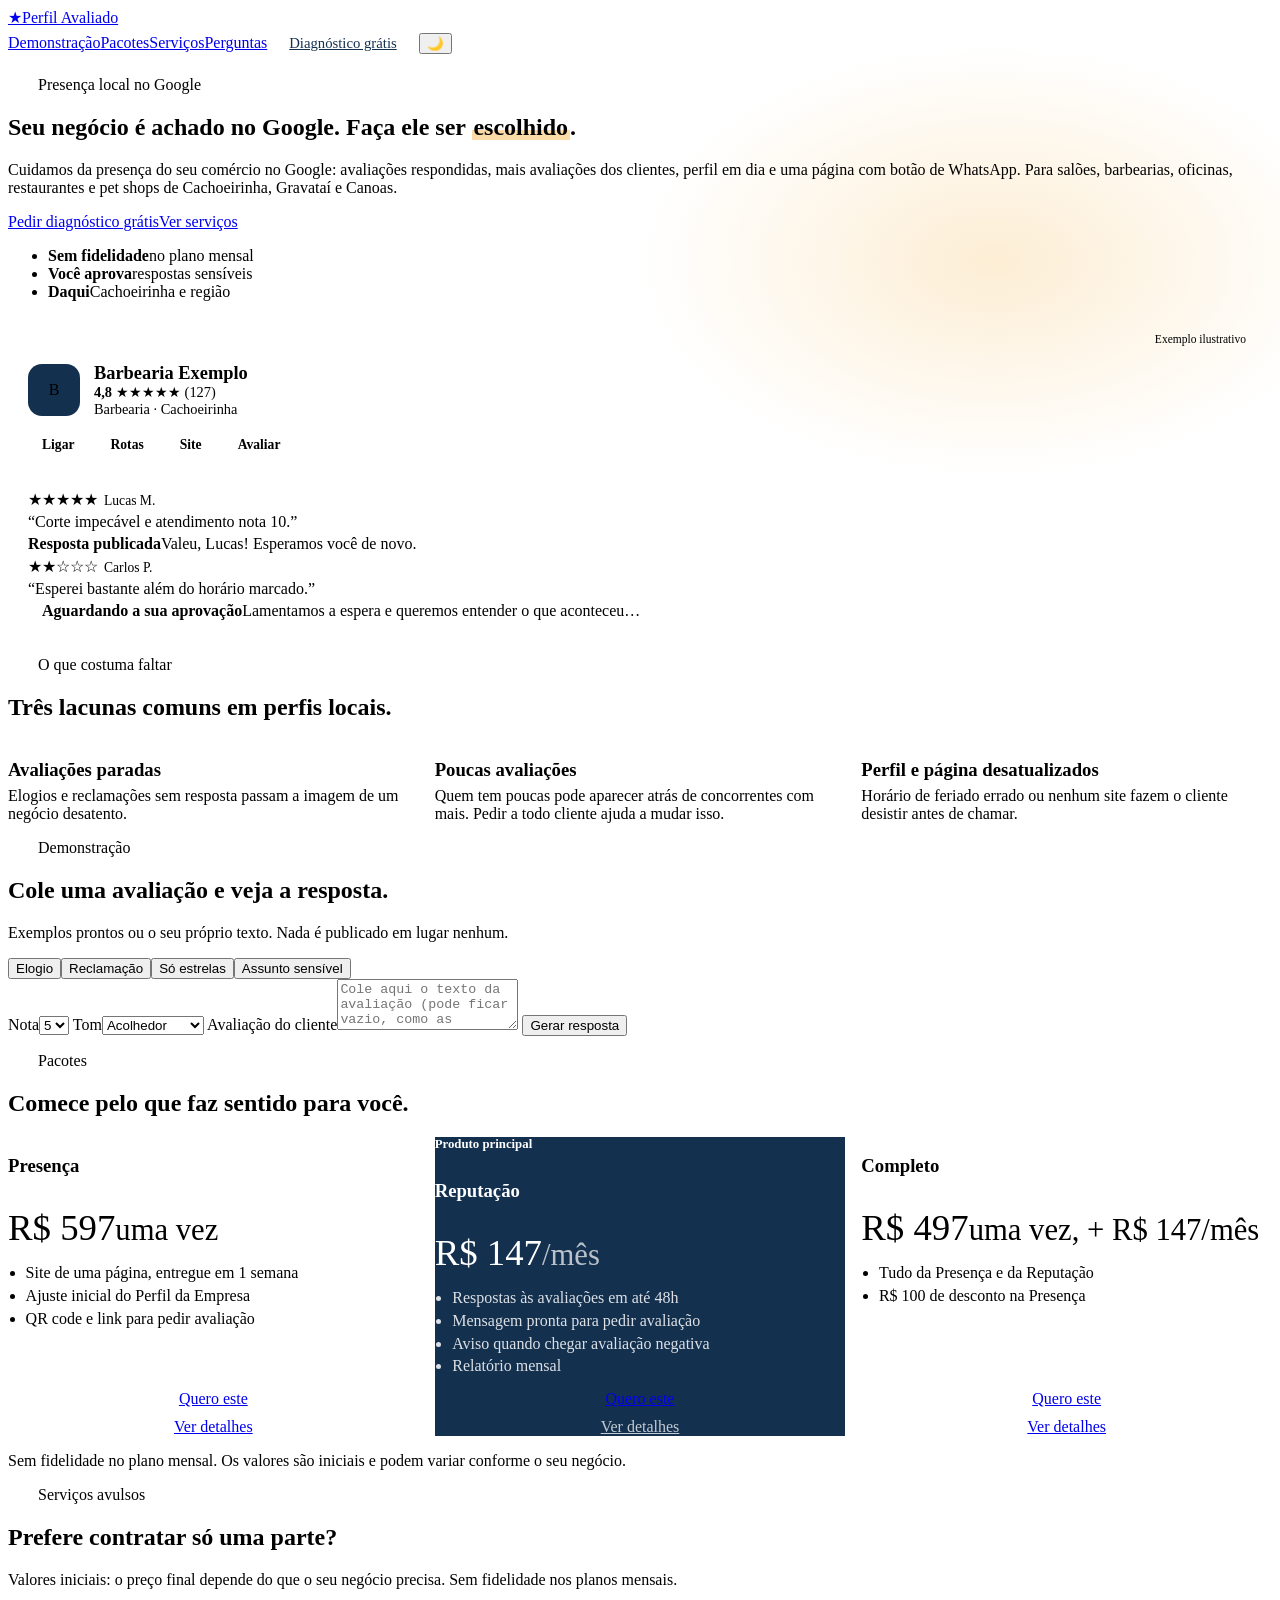
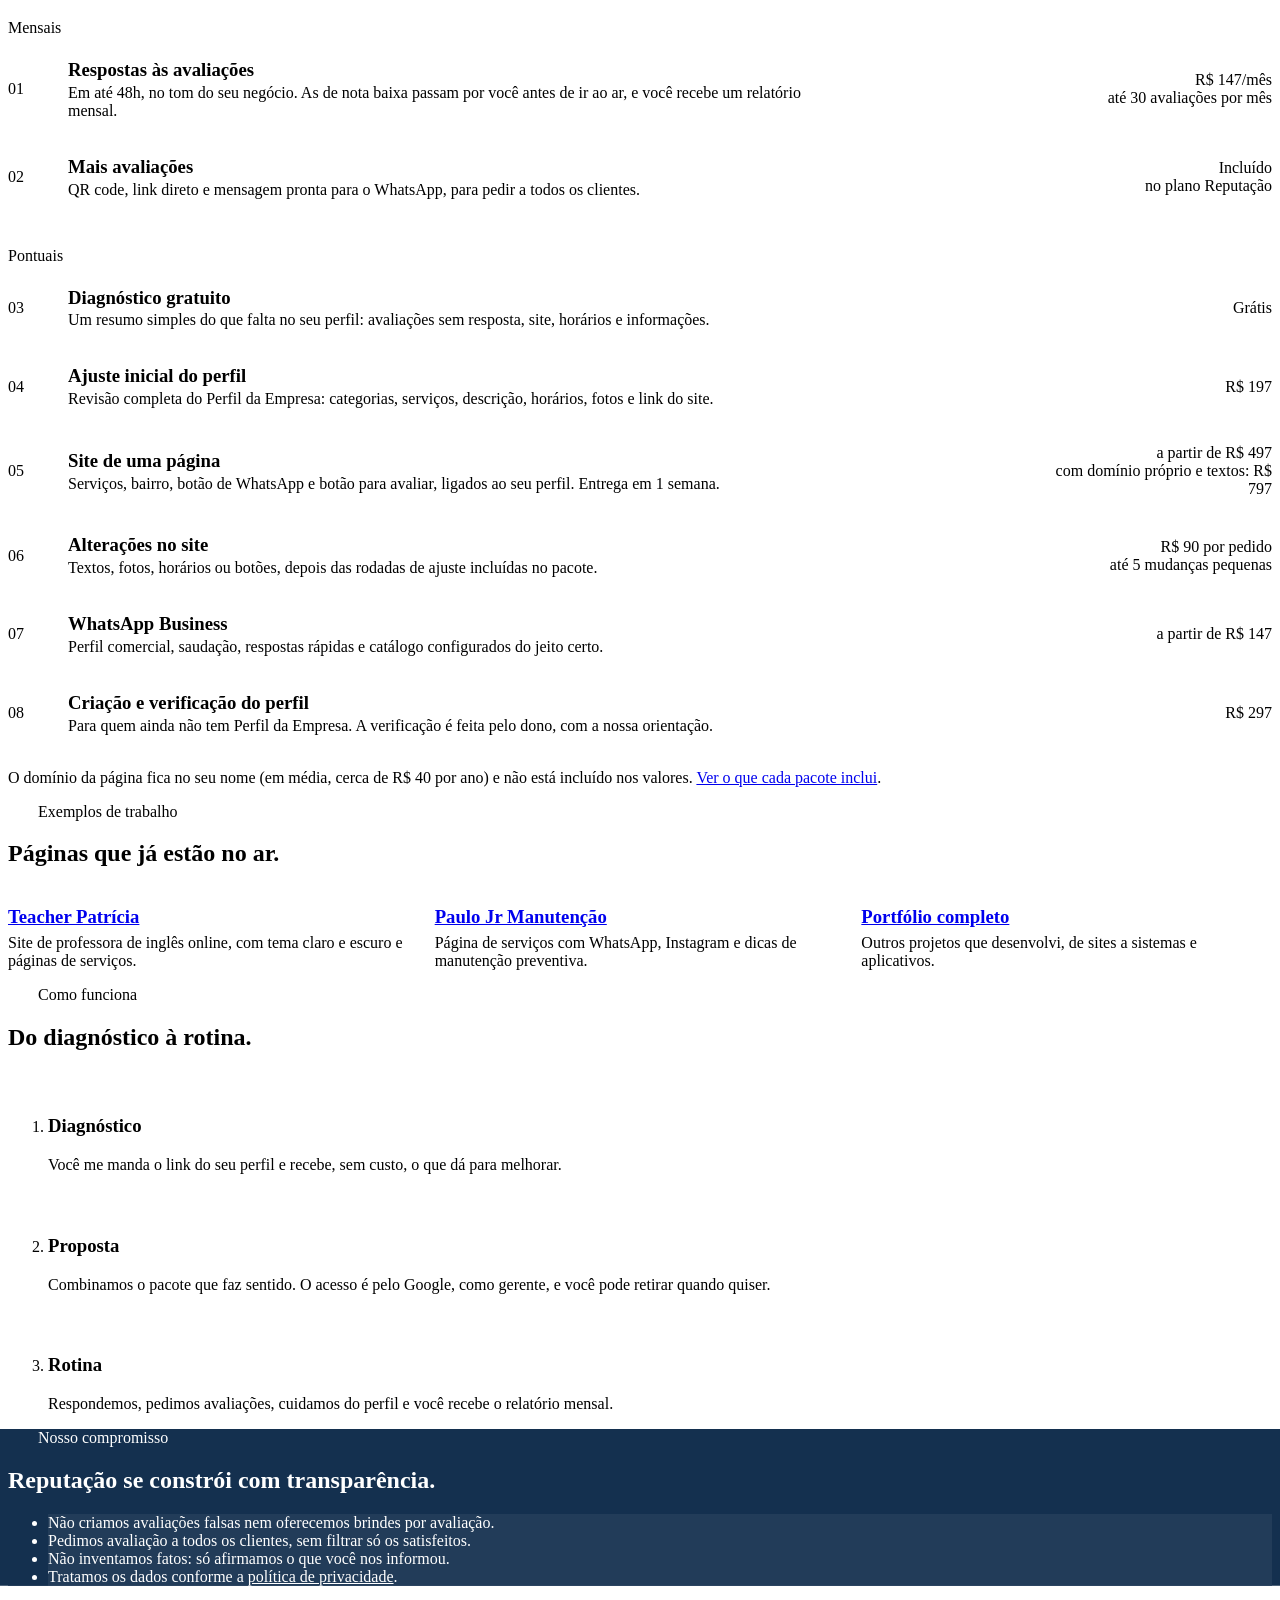
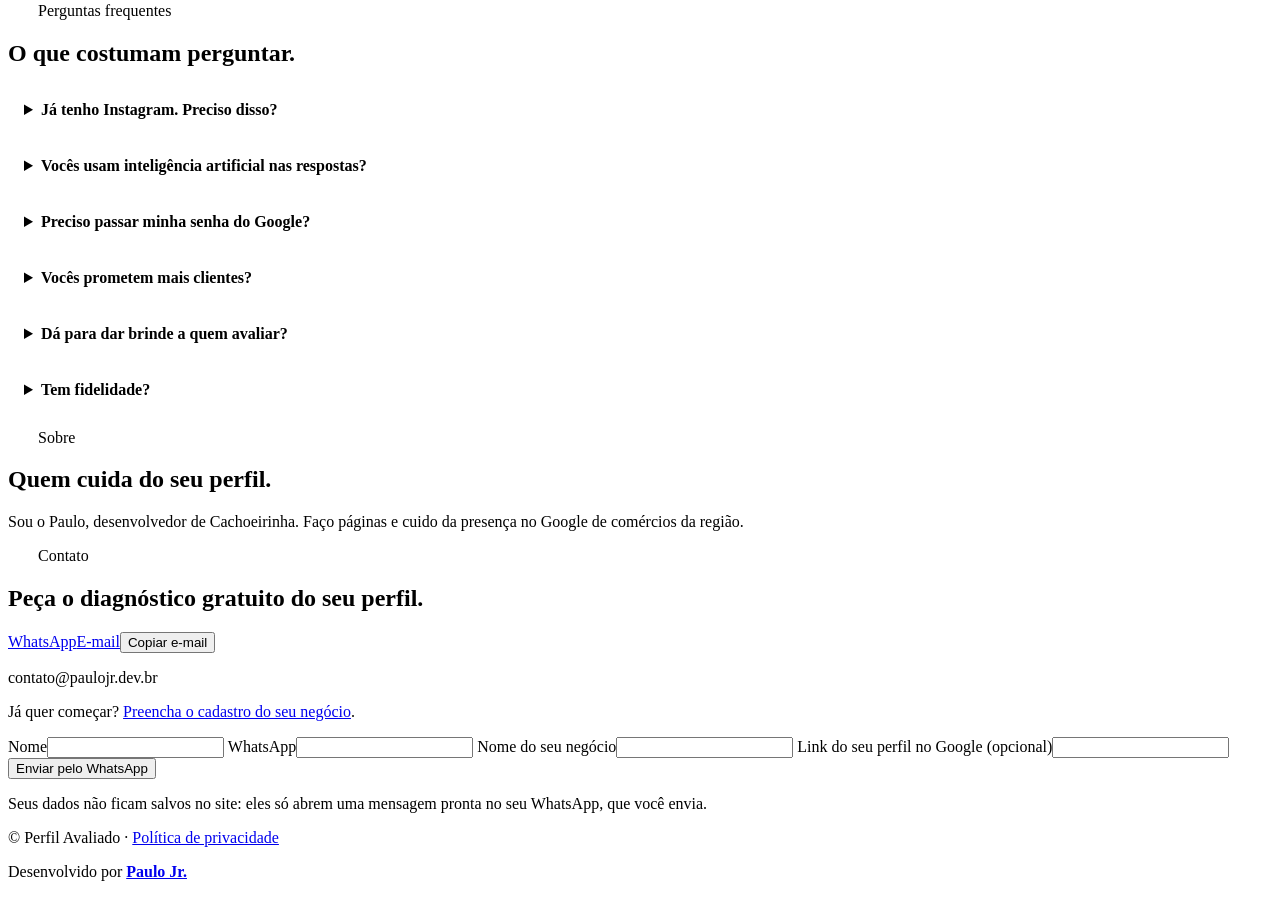
==== commit bf69e5ca: "atualização de valores e pacotes." ====
--- a/index.html
+++ b/index.html
@@ -107,13 +107,13 @@
     <ol class="svc-list">
       <li><div><h3>Respostas às avaliações</h3><p>Em até 48h, no tom do seu negócio. As de nota baixa passam por você antes de ir ao ar, e você recebe um relatório mensal.</p></div><span class="vlr">R$ 147/mês<small>até 30 avaliações por mês</small></span></li>
       <li><div><h3>Mais avaliações</h3><p>QR code, link direto e mensagem pronta para o WhatsApp, para pedir a todos os clientes.</p></div><span class="vlr">Incluído<small>no plano Reputação</small></span></li>
-      <li><div><h3>Manutenção do site</h3><p>Pequenas edições e acompanhamento da renovação do domínio.</p></div><span class="vlr">R$ 49/mês</span></li>
     </ol>
     <h3 class="grp">Pontuais</h3>
     <ol class="svc-list">
       <li><div><h3>Diagnóstico gratuito</h3><p>Um resumo simples do que falta no seu perfil: avaliações sem resposta, site, horários e informações.</p></div><span class="vlr">Grátis</span></li>
       <li><div><h3>Ajuste inicial do perfil</h3><p>Revisão completa do Perfil da Empresa: categorias, serviços, descrição, horários, fotos e link do site.</p></div><span class="vlr">R$ 197</span></li>
       <li><div><h3>Site de uma página</h3><p>Serviços, bairro, botão de WhatsApp e botão para avaliar, ligados ao seu perfil. Entrega em 1 semana.</p></div><span class="vlr">a partir de R$ 497<small>com domínio próprio e textos: R$ 797</small></span></li>
+      <li><div><h3>Alterações no site</h3><p>Textos, fotos, horários ou botões, depois das rodadas de ajuste incluídas no pacote.</p></div><span class="vlr">R$ 90 por pedido<small>até 5 mudanças pequenas</small></span></li>
       <li><div><h3>WhatsApp Business</h3><p>Perfil comercial, saudação, respostas rápidas e catálogo configurados do jeito certo.</p></div><span class="vlr">a partir de R$ 147</span></li>
       <li><div><h3>Criação e verificação do perfil</h3><p>Para quem ainda não tem Perfil da Empresa. A verificação é feita pelo dono, com a nossa orientação.</p></div><span class="vlr">R$ 297</span></li>
     </ol>
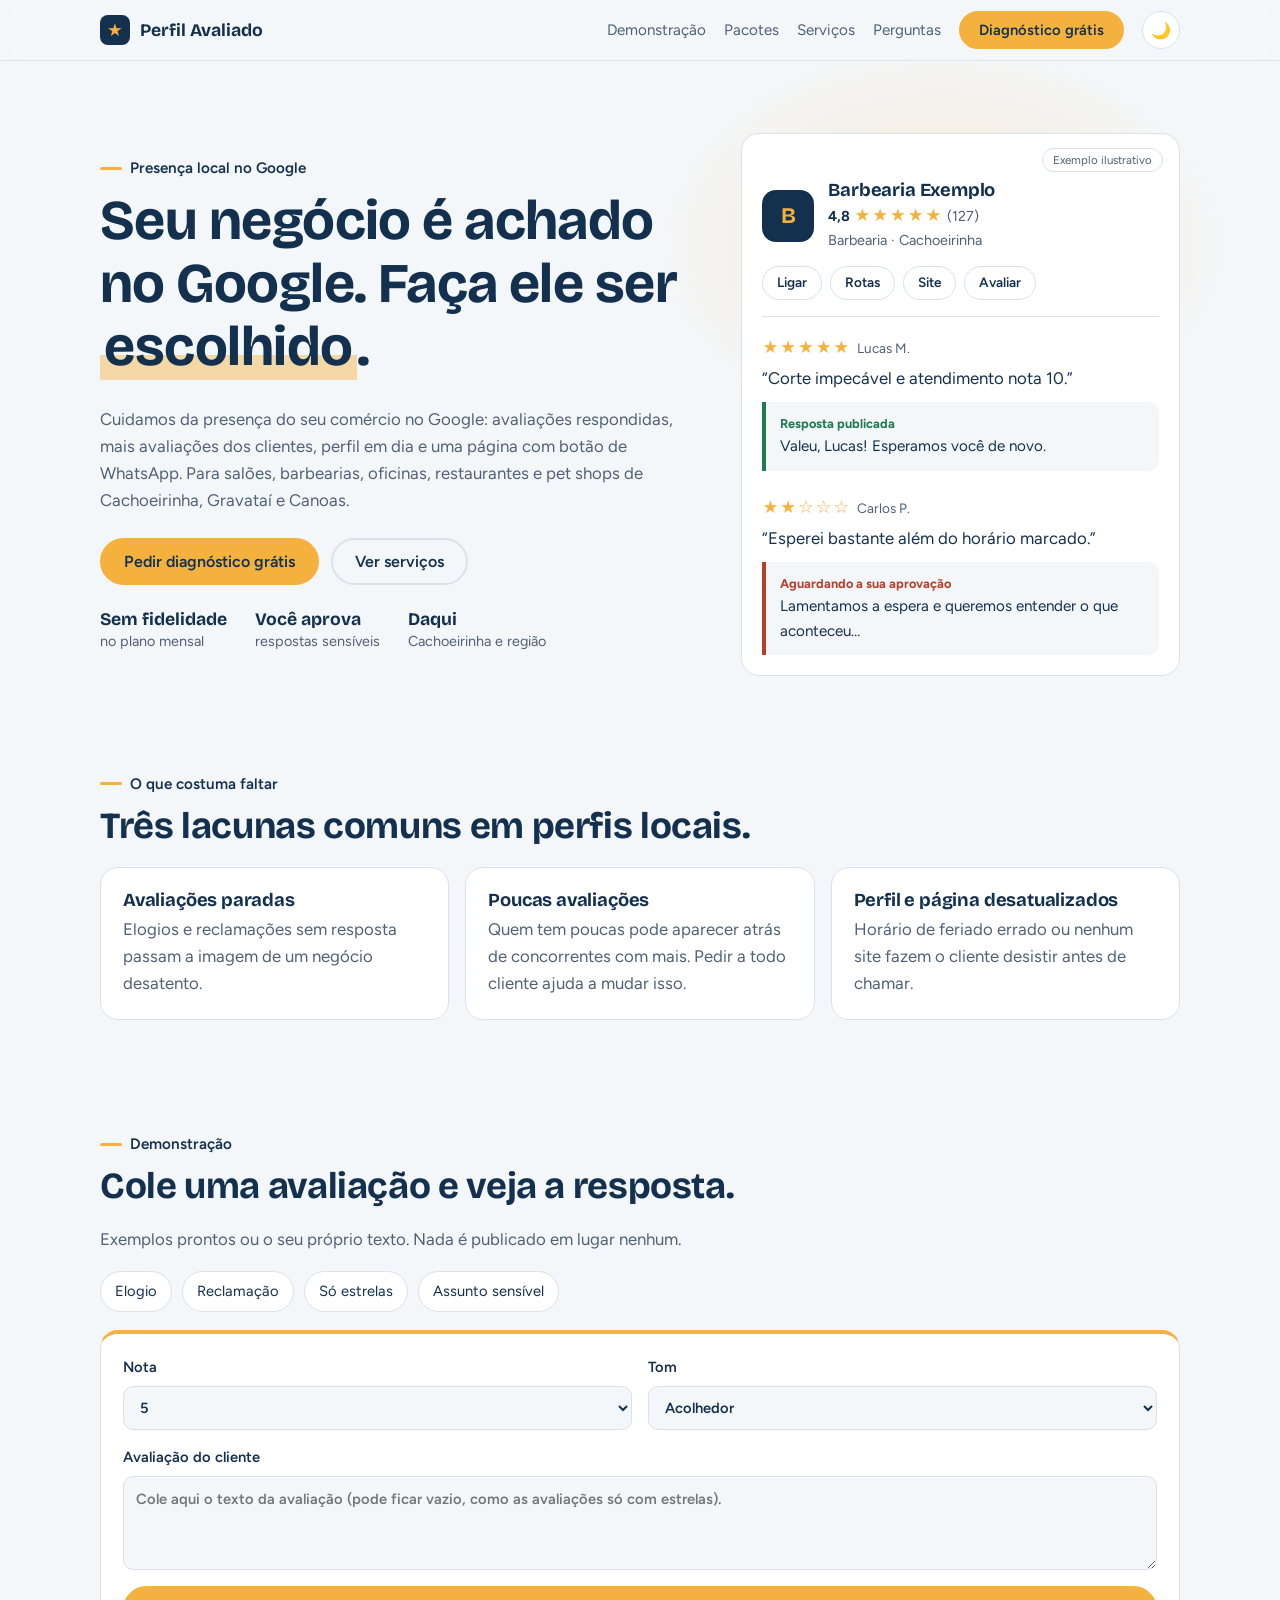
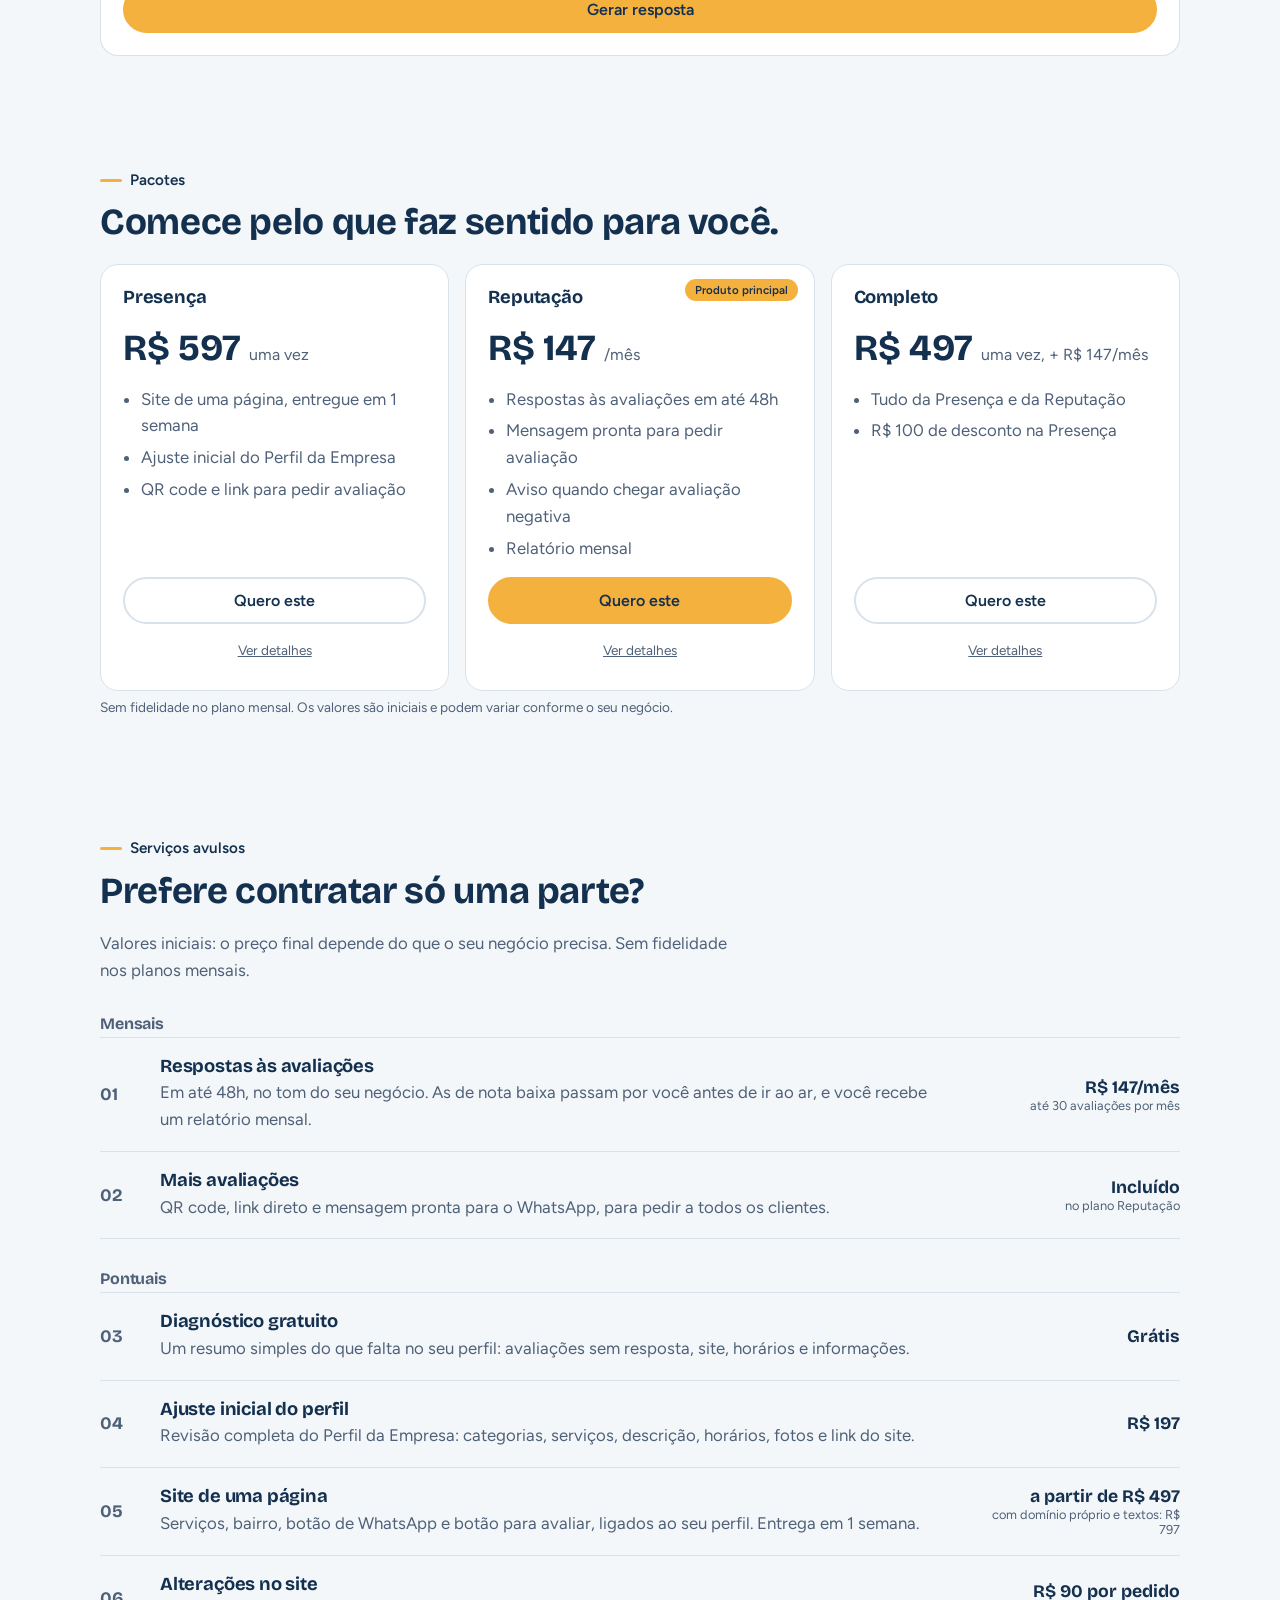
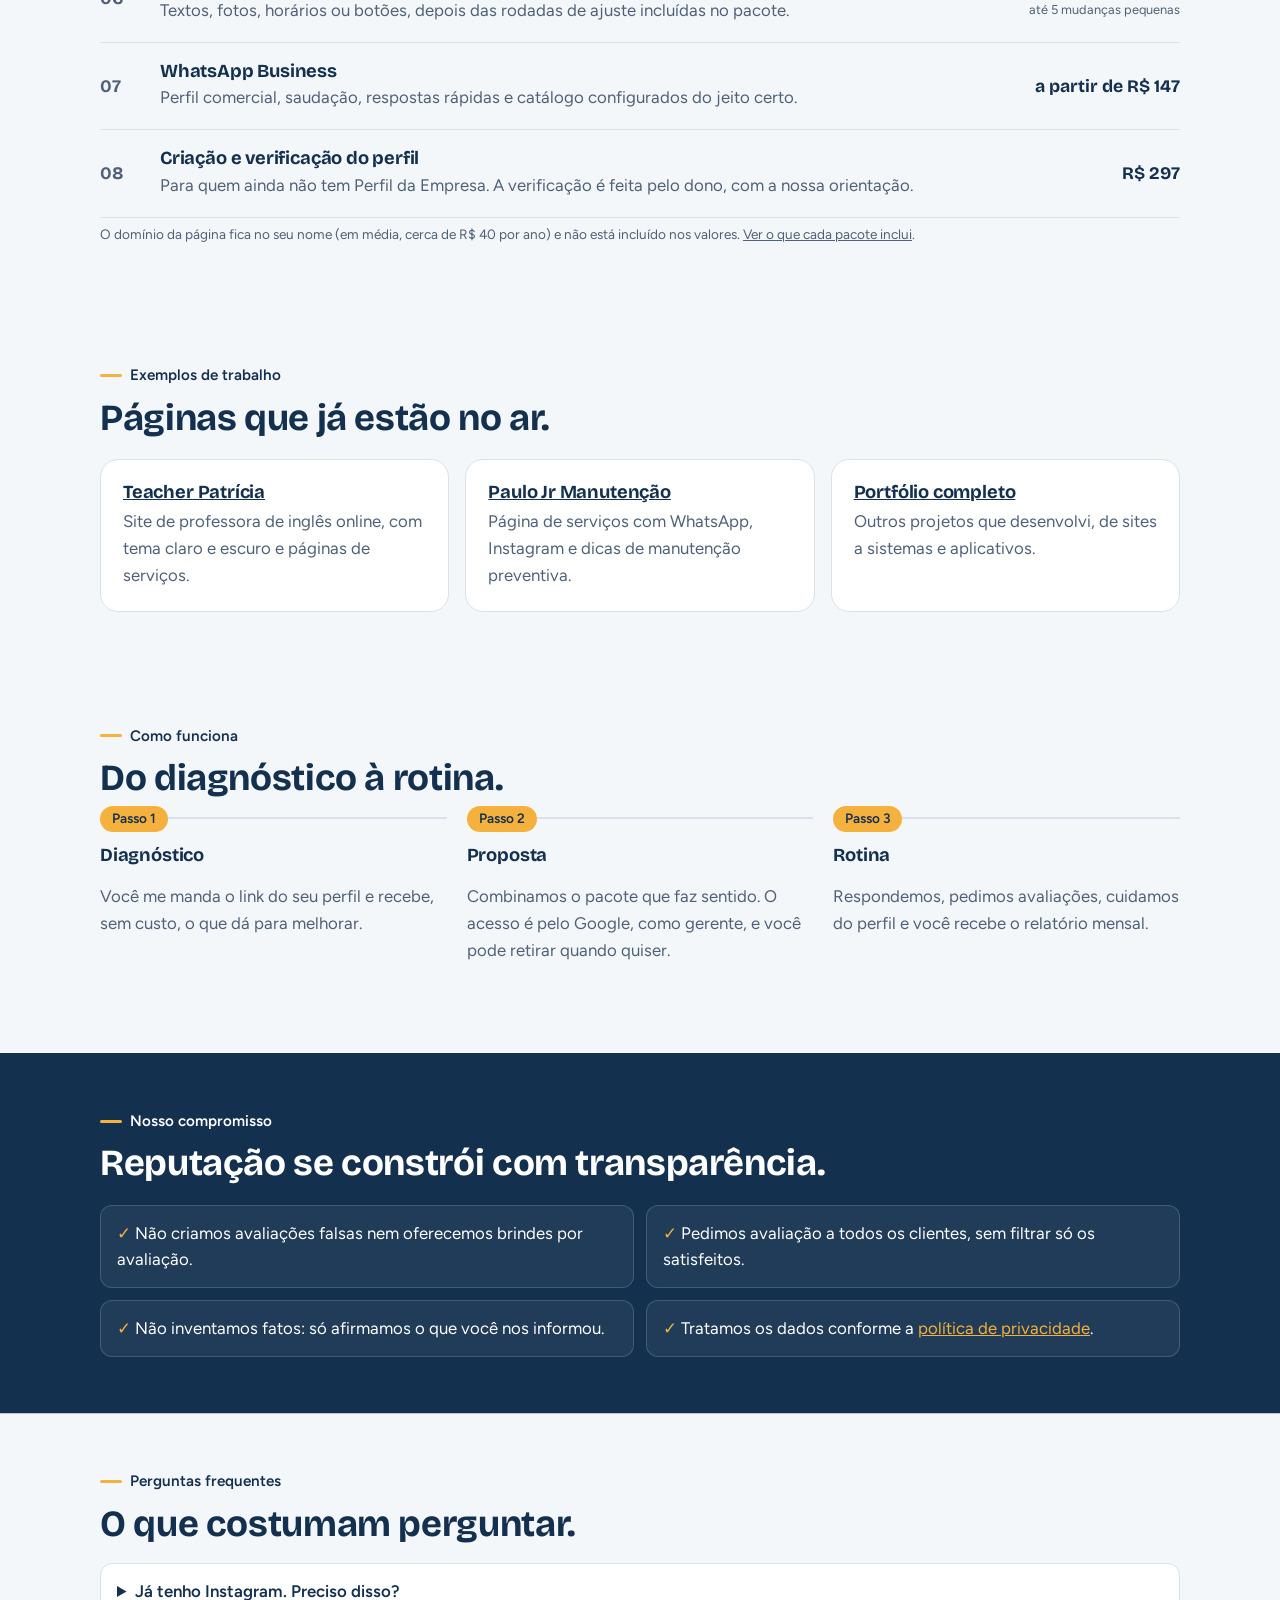
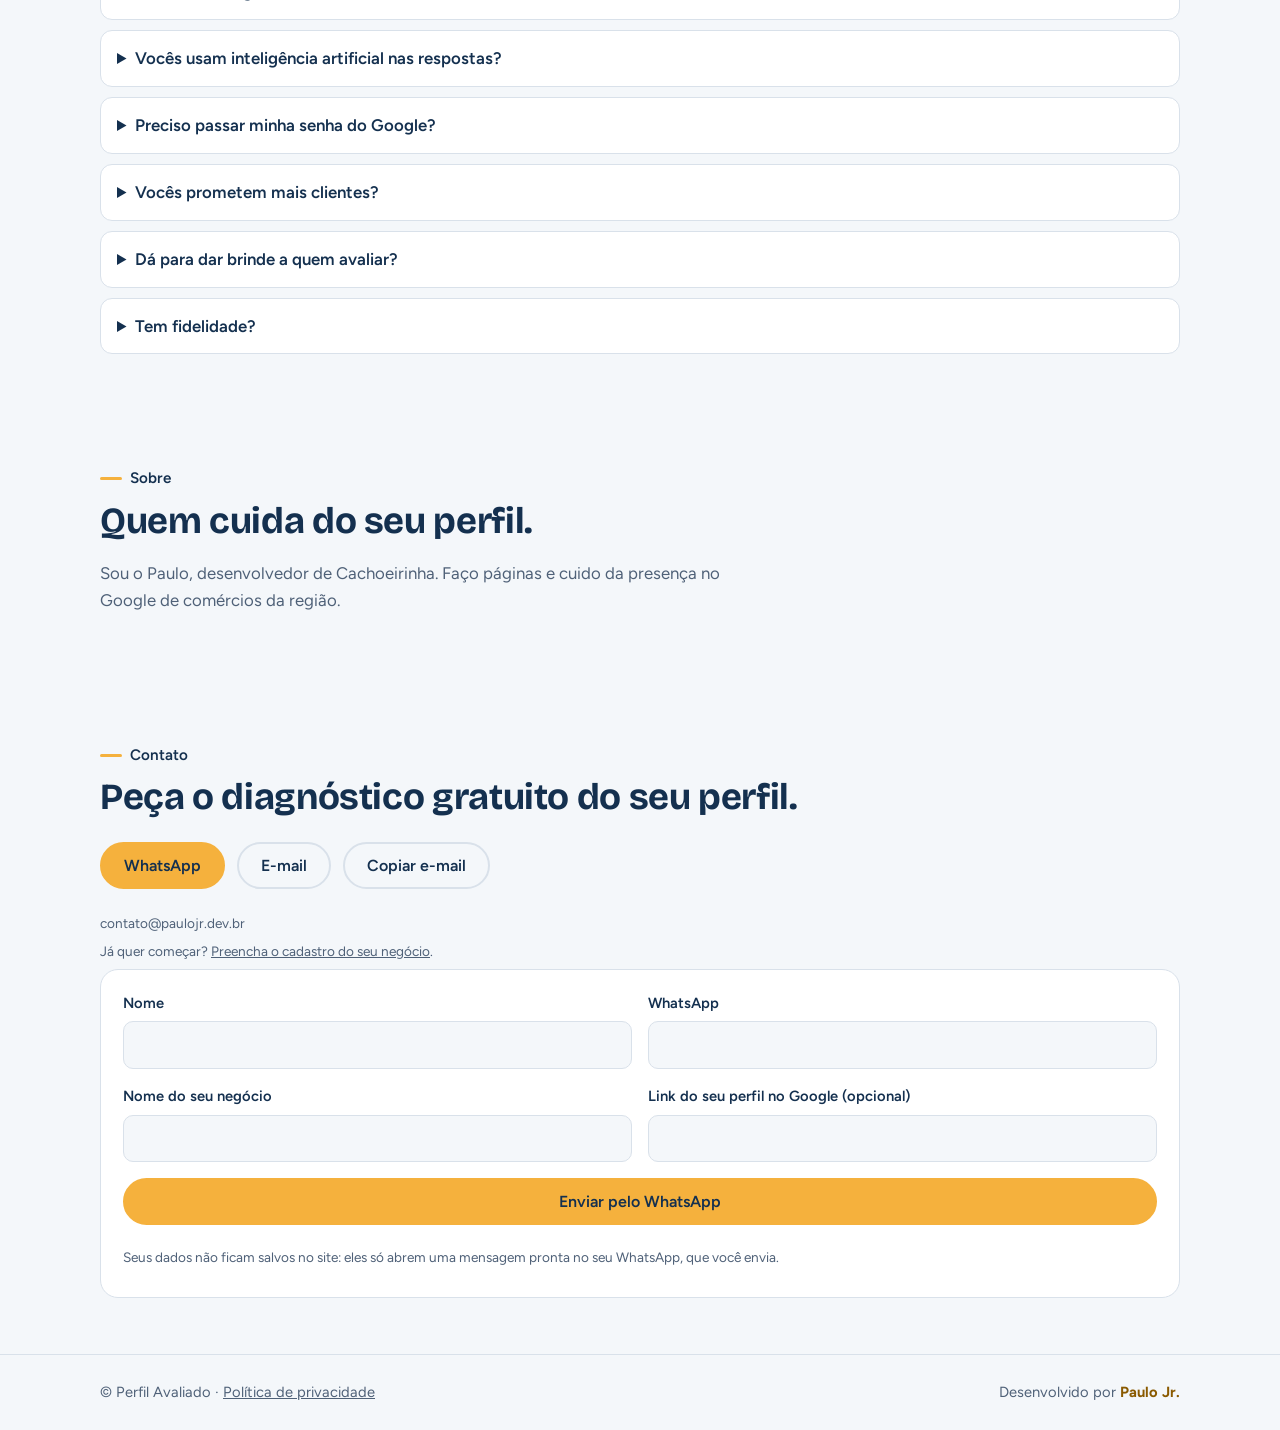
==== commit 14e7dff2: "atualização de repositório e arquivos." ====
--- a/index.html
+++ b/index.html
@@ -1,207 +1,429 @@
 <!doctype html>
 <html lang="pt-BR" data-theme="light">
+
 <head>
   <meta charset="utf-8">
   <meta name="viewport" content="width=device-width, initial-scale=1, viewport-fit=cover">
   <title>Perfil Avaliado · Presença local no Google</title>
-  <meta name="description" content="Avaliações respondidas, mais avaliações dos clientes, perfil em dia e uma página com botão de WhatsApp para comércios de Cachoeirinha, Gravataí e Canoas.">
+  <meta name="description"
+    content="Avaliações respondidas, mais avaliações dos clientes, perfil em dia e uma página com botão de WhatsApp para comércios de Cachoeirinha, Gravataí e Canoas.">
   <meta name="theme-color" content="#F4F7FA">
   <meta property="og:type" content="website">
   <meta property="og:locale" content="pt_BR">
   <meta property="og:title" content="Perfil Avaliado · Presença local no Google">
   <meta property="og:description" content="Seu negócio é achado no Google. Faça ele ser escolhido.">
-  <meta property="og:url" content="https://avaliacoes.paulojr.dev.br/">
-  <meta property="og:image" content="https://avaliacoes.paulojr.dev.br/img/social-preview.png">
+  <meta property="og:url" content="https://perfilavaliado.paulojr.dev.br/">
+  <meta property="og:image" content="https://perfilavaliado.paulojr.dev.br/social-preview.png">
   <meta property="og:image:width" content="1200">
   <meta property="og:image:height" content="630">
   <meta name="twitter:card" content="summary_large_image">
-  <link rel="icon" href="data:image/svg+xml,%3Csvg xmlns='http://www.w3.org/2000/svg' viewBox='0 0 32 32'%3E%3Crect width='32' height='32' rx='8' fill='%2314304F'/%3E%3Cpath d='M16 6l3 7 7 .6-5.3 4.6 1.6 7L16 21.600 9.700 25.200l1.600-7L6 13.600 13 13z' fill='%23F5B13D'/%3E%3C/svg%3E">
+  <link rel="canonical" href="https://perfilavaliado.paulojr.dev.br/">
+  <link rel="icon"
+    href="data:image/svg+xml,%3Csvg xmlns='http://www.w3.org/2000/svg' viewBox='0 0 32 32'%3E%3Crect width='32' height='32' rx='8' fill='%2314304F'/%3E%3Cpath d='M16 6l3 7 7 .6-5.3 4.6 1.6 7L16 21.600 9.700 25.200l1.600-7L6 13.600 13 13z' fill='%23F5B13D'/%3E%3C/svg%3E">
   <link rel="preconnect" href="https://fonts.googleapis.com">
   <link rel="preconnect" href="https://fonts.gstatic.com" crossorigin>
-  <link rel="stylesheet" href="https://fonts.googleapis.com/css2?family=Bricolage+Grotesque:wght@500;700&family=Figtree:wght@400;600&display=swap">
+  <link rel="stylesheet"
+    href="https://fonts.googleapis.com/css2?family=Bricolage+Grotesque:wght@500;700&family=Figtree:wght@400;600&display=swap">
   <link rel="stylesheet" href="css/style.css">
   <link rel="stylesheet" href="css/secoes.css">
   <link rel="stylesheet" href="css/design.css">
   <script src="js/tema.js"></script>
+
+  <script type="application/ld+json">
+{
+  "@context": "https://schema.org",
+  "@graph": [
+    {
+      "@type": "ProfessionalService",
+      "@id": "https://perfilavaliado.paulojr.dev.br/#servico",
+      "name": "Perfil Avaliado",
+      "url": "https://perfilavaliado.paulojr.dev.br/",
+      "description": "Cuidamos da presença do seu comércio no Google: avaliações respondidas, mais avaliações dos clientes, perfil em dia e uma página com botão de WhatsApp.",
+      "image": "https://perfilavaliado.paulojr.dev.br/social-preview.png",
+      "telephone": "+55-51-98940-6950",
+      "address": {
+        "@type": "PostalAddress",
+        "addressLocality": "Cachoeirinha",
+        "addressRegion": "RS",
+        "addressCountry": "BR"
+      },
+      "areaServed": ["Cachoeirinha", "Gravataí", "Canoas"],
+      "founder": {
+        "@type": "Person",
+        "name": "Paulo Júnior",
+        "url": "https://paulojr.dev.br/"
+      },
+      "priceRange": "R$ 147 a R$ 597",
+      "hasOfferCatalog": {
+        "@type": "OfferCatalog",
+        "name": "Pacotes",
+        "itemListElement": [
+          {"@type": "Offer", "name": "Presença", "price": "597", "priceCurrency": "BRL", "description": "Pagamento único", "url": "https://perfilavaliado.paulojr.dev.br/pacotes.html"},
+          {"@type": "Offer", "name": "Reputação", "price": "147", "priceCurrency": "BRL", "description": "Mensal, sem fidelidade", "url": "https://perfilavaliado.paulojr.dev.br/pacotes.html"},
+          {"@type": "Offer", "name": "Completo", "price": "497", "priceCurrency": "BRL", "description": "Pagamento único + R$ 147/mês", "url": "https://perfilavaliado.paulojr.dev.br/pacotes.html"}
+        ]
+      }
+    },
+    {
+      "@type": "FAQPage",
+      "@id": "https://perfilavaliado.paulojr.dev.br/#perguntas",
+      "mainEntity": [
+        {"@type": "Question", "name": "Já tenho Instagram. Preciso disso?", "acceptedAnswer": {"@type": "Answer", "text": "Continue com ele. O Instagram mostra o negócio a quem já te segue, e o Google atende quem está procurando. Podemos colocar o link do seu Instagram na página."}},
+        {"@type": "Question", "name": "Vocês usam inteligência artificial nas respostas?", "acceptedAnswer": {"@type": "Answer", "text": "Usamos para agilizar. Cada resposta é revisada, segue o tom do seu negócio, e as de nota baixa passam por você antes de ir ao ar."}},
+        {"@type": "Question", "name": "Preciso passar minha senha do Google?", "acceptedAnswer": {"@type": "Answer", "text": "Não. Você me adiciona como gerente do perfil e pode remover o acesso quando quiser."}},
+        {"@type": "Question", "name": "Vocês prometem mais clientes?", "acceptedAnswer": {"@type": "Answer", "text": "Não prometemos isso. Cuidamos da presença, das respostas e do caminho até o seu contato, e mostramos o que mudou no relatório."}},
+        {"@type": "Question", "name": "Dá para dar brinde a quem avaliar?", "acceptedAnswer": {"@type": "Answer", "text": "Não. O Google proíbe. Pedimos a avaliação a todos os clientes, sem brinde e sem filtrar."}},
+        {"@type": "Question", "name": "Tem fidelidade?", "acceptedAnswer": {"@type": "Answer", "text": "O plano mensal não tem. A implantação é um pagamento único."}}
+      ]
+    }
+  ]
+}
+  </script>
+
 </head>
+
 <body id="top">
-<header class="nav"><div class="wrap nav-in">
-  <a class="brand" href="#top"><span class="logo">★</span><span data-nome>Perfil Avaliado</span></a>
-  <nav aria-label="Principal"><a href="#demo">Demonstração</a><a href="#pacotes">Pacotes</a><a href="#servicos">Serviços</a><a href="#perguntas">Perguntas</a>
-    <a class="btn nav-cta" href="#contato"><span class="m-l">Diagnóstico grátis</span><span class="m-s">Diagnóstico</span></a>
-    <button class="icon" id="tema" type="button" aria-label="Alternar modo escuro">🌙</button></nav>
-</div></header>
-
-<main>
-<section class="wrap hero">
-  <div>
-    <p class="tag">Presença local no Google</p>
-    <h1>Seu negócio é achado no Google. Faça ele ser <em>escolhido</em>.</h1>
-    <p class="lead">Cuidamos da presença do seu comércio no Google: avaliações respondidas, mais avaliações dos clientes, perfil em dia e uma página com botão de WhatsApp. Para salões, barbearias, oficinas, restaurantes e pet shops de Cachoeirinha, Gravataí e Canoas.</p>
-    <p class="cta"><a class="btn" href="#contato">Pedir diagnóstico grátis</a><a class="btn ghost" href="#servicos">Ver serviços</a></p>
-    <ul class="facts"><li><b>Sem fidelidade</b>no plano mensal</li><li><b>Você aprova</b>respostas sensíveis</li><li><b>Daqui</b>Cachoeirinha e região</li></ul>
-  </div>
-  <div class="card gp" aria-label="Exemplo ilustrativo de perfil no Google">
-    <p class="ex-tag">Exemplo ilustrativo</p>
-    <div class="gp-head"><div class="gp-ava" aria-hidden="true">B</div><div><h3>Barbearia Exemplo</h3>
-      <p class="gp-rate"><b>4,8</b><span class="stars" role="img" aria-label="4,8 de 5 estrelas">★★★★★</span> (127)</p><p>Barbearia · Cachoeirinha</p></div></div>
-    <div class="gp-btns" aria-hidden="true"><span>Ligar</span><span>Rotas</span><span>Site</span><span>Avaliar</span></div>
-    <div class="gp-rev">
-      <p><span class="stars" role="img" aria-label="5 de 5 estrelas">★★★★★</span><span class="who">Lucas M.</span></p>
-      <p>“Corte impecável e atendimento nota 10.”</p>
-      <p class="reply"><b>Resposta publicada</b>Valeu, Lucas! Esperamos você de novo.</p>
-      <p><span class="stars" role="img" aria-label="2 de 5 estrelas">★★☆☆☆</span><span class="who">Carlos P.</span></p>
-      <p>“Esperei bastante além do horário marcado.”</p>
-      <p class="reply hold"><b>Aguardando a sua aprovação</b>Lamentamos a espera e queremos entender o que aconteceu…</p>
+  <header class="nav">
+    <div class="wrap nav-in">
+      <a class="brand" href="#top"><span class="logo">★</span><span data-nome>Perfil Avaliado</span></a>
+      <nav aria-label="Principal"><a href="#demo">Demonstração</a><a href="#pacotes">Pacotes</a><a
+          href="#servicos">Serviços</a><a href="#perguntas">Perguntas</a>
+        <a class="btn nav-cta" href="#contato"><span class="m-l">Diagnóstico grátis</span><span
+            class="m-s">Diagnóstico</span></a>
+        <button class="icon" id="tema" type="button" aria-label="Alternar modo escuro">🌙</button>
+      </nav>
     </div>
-  </div>
-</section>
-
-<section class="wrap sec">
-  <p class="tag">O que costuma faltar</p>
-  <h2>Três lacunas comuns em perfis locais.</h2>
-  <div class="cards3">
-    <div class="card"><h3>Avaliações paradas</h3><p>Elogios e reclamações sem resposta passam a imagem de um negócio desatento.</p></div>
-    <div class="card"><h3>Poucas avaliações</h3><p>Quem tem poucas pode aparecer atrás de concorrentes com mais. Pedir a todo cliente ajuda a mudar isso.</p></div>
-    <div class="card"><h3>Perfil e página desatualizados</h3><p>Horário de feriado errado ou nenhum site fazem o cliente desistir antes de chamar.</p></div>
-  </div>
-</section>
-
-<section class="wrap sec" id="demo">
-  <p class="tag">Demonstração</p>
-  <h2>Cole uma avaliação e veja a resposta.</h2>
-  <p class="sub">Exemplos prontos ou o seu próprio texto. Nada é publicado em lugar nenhum.</p>
-  <div class="chips" id="exemplos" aria-label="Exemplos"></div>
-  <form class="card demo" id="demo-form">
-    <label>Nota<select id="nota"><option>5</option><option>4</option><option>3</option><option>2</option><option>1</option></select></label>
-    <label>Tom<select id="tom"><option value="acolhedor">Acolhedor</option><option value="profissional">Profissional</option><option value="descontraido">Descontraído</option></select></label>
-    <label class="full">Avaliação do cliente<textarea id="texto" rows="3" maxlength="600" placeholder="Cole aqui o texto da avaliação (pode ficar vazio, como as avaliações só com estrelas)."></textarea></label>
-    <button class="btn full" type="submit">Gerar resposta</button>
-  </form>
-  <div class="card out" id="saida" aria-live="polite" hidden></div>
-</section>
-
-<section class="wrap sec" id="pacotes">
-  <p class="tag">Pacotes</p>
-  <h2>Comece pelo que faz sentido para você.</h2>
-  <div class="pks">
-    <div class="card pk"><h3>Presença</h3><p class="big">R$ 597<small>uma vez</small></p>
-      <ul><li>Site de uma página, entregue em 1 semana</li><li>Ajuste inicial do Perfil da Empresa</li><li>QR code e link para pedir avaliação</li></ul>
-      <a class="btn ghost" data-wa href="#contato">Quero este</a><a class="mini" href="pacotes.html#presenca">Ver detalhes</a></div>
-    <div class="card pk dest"><p class="pk-tag">Produto principal</p><h3>Reputação</h3><p class="big">R$ 147<small>/mês</small></p>
-      <ul><li>Respostas às avaliações em até 48h</li><li>Mensagem pronta para pedir avaliação</li><li>Aviso quando chegar avaliação negativa</li><li>Relatório mensal</li></ul>
-      <a class="btn" data-wa href="#contato">Quero este</a><a class="mini" href="pacotes.html#reputacao">Ver detalhes</a></div>
-    <div class="card pk"><h3>Completo</h3><p class="big">R$ 497<small>uma vez, + R$ 147/mês</small></p>
-      <ul><li>Tudo da Presença e da Reputação</li><li>R$ 100 de desconto na Presença</li></ul>
-      <a class="btn ghost" data-wa href="#contato">Quero este</a><a class="mini" href="pacotes.html#completo">Ver detalhes</a></div>
-  </div>
-  <p class="mini">Sem fidelidade no plano mensal. Os valores são iniciais e podem variar conforme o seu negócio.</p>
-</section>
-
-<section class="wrap sec" id="servicos">
-  <p class="tag">Serviços avulsos</p>
-  <h2>Prefere contratar só uma parte?</h2>
-  <p class="sub">Valores iniciais: o preço final depende do que o seu negócio precisa. Sem fidelidade nos planos mensais.</p>
-  <div class="svcs-wrap">
-    <h3 class="grp">Mensais</h3>
-    <ol class="svc-list">
-      <li><div><h3>Respostas às avaliações</h3><p>Em até 48h, no tom do seu negócio. As de nota baixa passam por você antes de ir ao ar, e você recebe um relatório mensal.</p></div><span class="vlr">R$ 147/mês<small>até 30 avaliações por mês</small></span></li>
-      <li><div><h3>Mais avaliações</h3><p>QR code, link direto e mensagem pronta para o WhatsApp, para pedir a todos os clientes.</p></div><span class="vlr">Incluído<small>no plano Reputação</small></span></li>
-    </ol>
-    <h3 class="grp">Pontuais</h3>
-    <ol class="svc-list">
-      <li><div><h3>Diagnóstico gratuito</h3><p>Um resumo simples do que falta no seu perfil: avaliações sem resposta, site, horários e informações.</p></div><span class="vlr">Grátis</span></li>
-      <li><div><h3>Ajuste inicial do perfil</h3><p>Revisão completa do Perfil da Empresa: categorias, serviços, descrição, horários, fotos e link do site.</p></div><span class="vlr">R$ 197</span></li>
-      <li><div><h3>Site de uma página</h3><p>Serviços, bairro, botão de WhatsApp e botão para avaliar, ligados ao seu perfil. Entrega em 1 semana.</p></div><span class="vlr">a partir de R$ 497<small>com domínio próprio e textos: R$ 797</small></span></li>
-      <li><div><h3>Alterações no site</h3><p>Textos, fotos, horários ou botões, depois das rodadas de ajuste incluídas no pacote.</p></div><span class="vlr">R$ 90 por pedido<small>até 5 mudanças pequenas</small></span></li>
-      <li><div><h3>WhatsApp Business</h3><p>Perfil comercial, saudação, respostas rápidas e catálogo configurados do jeito certo.</p></div><span class="vlr">a partir de R$ 147</span></li>
-      <li><div><h3>Criação e verificação do perfil</h3><p>Para quem ainda não tem Perfil da Empresa. A verificação é feita pelo dono, com a nossa orientação.</p></div><span class="vlr">R$ 297</span></li>
-    </ol>
-  </div>
-  <p class="mini">O domínio da página fica no seu nome (em média, cerca de R$ 40 por ano) e não está incluído nos valores. <a href="pacotes.html">Ver o que cada pacote inclui</a>.</p>
-</section>
-
-<section class="wrap sec">
-  <p class="tag">Exemplos de trabalho</p>
-  <h2>Páginas que já estão no ar.</h2>
-  <div class="cards3">
-    <div class="card"><h3><a href="https://www.teacherpatricia.net/" rel="noopener">Teacher Patrícia</a></h3><p>Site de professora de inglês online, com tema claro e escuro e páginas de serviços.</p></div>
-    <div class="card"><h3><a href="https://manutencao.paulojr.dev.br" rel="noopener">Paulo Jr Manutenção</a></h3><p>Página de serviços com WhatsApp, Instagram e dicas de manutenção preventiva.</p></div>
-    <div class="card"><h3><a href="https://paulojr.dev.br" rel="noopener">Portfólio completo</a></h3><p>Outros projetos que desenvolvi, de sites a sistemas e aplicativos.</p></div>
-  </div>
-</section>
-
-<!-- DEPOIMENTOS: só publique com autorização por escrito do cliente. Para ativar, remova o atributo hidden e troque o texto de exemplo. -->
-<section class="wrap sec" id="depoimentos" hidden>
-  <p class="tag">Depoimentos</p>
-  <h2>O que dizem os clientes.</h2>
-  <div class="cards3">
-    <figure class="card dep"><blockquote>“Texto do depoimento, nas palavras do cliente.”</blockquote><figcaption>Nome, negócio, cidade</figcaption></figure>
-  </div>
-</section>
-
-<section class="wrap sec" id="como">
-  <p class="tag">Como funciona</p>
-  <h2>Do diagnóstico à rotina.</h2>
-  <ol class="steps">
-    <li><h3>Diagnóstico</h3><p>Você me manda o link do seu perfil e recebe, sem custo, o que dá para melhorar.</p></li>
-    <li><h3>Proposta</h3><p>Combinamos o pacote que faz sentido. O acesso é pelo Google, como gerente, e você pode retirar quando quiser.</p></li>
-    <li><h3>Rotina</h3><p>Respondemos, pedimos avaliações, cuidamos do perfil e você recebe o relatório mensal.</p></li>
-  </ol>
-</section>
-
-<section class="wrap sec" id="compromisso">
-  <p class="tag">Nosso compromisso</p>
-  <h2>Reputação se constrói com transparência.</h2>
-  <ul class="checks">
-    <li>Não criamos avaliações falsas nem oferecemos brindes por avaliação.</li>
-    <li>Pedimos avaliação a todos os clientes, sem filtrar só os satisfeitos.</li>
-    <li>Não inventamos fatos: só afirmamos o que você nos informou.</li>
-    <li>Tratamos os dados conforme a <a href="privacidade.html">política de privacidade</a>.</li>
-  </ul>
-</section>
-
-<section class="wrap sec" id="perguntas">
-  <p class="tag">Perguntas frequentes</p>
-  <h2>O que costumam perguntar.</h2>
-  <details><summary>Já tenho Instagram. Preciso disso?</summary><p>Continue com ele. O Instagram mostra o negócio a quem já te segue, e o Google atende quem está procurando. Podemos colocar o link do seu Instagram na página.</p></details>
-  <details><summary>Vocês usam inteligência artificial nas respostas?</summary><p>Usamos para agilizar. Cada resposta é revisada, segue o tom do seu negócio, e as de nota baixa passam por você antes de ir ao ar.</p></details>
-  <details><summary>Preciso passar minha senha do Google?</summary><p>Não. Você me adiciona como gerente do perfil e pode remover o acesso quando quiser.</p></details>
-  <details><summary>Vocês prometem mais clientes?</summary><p>Não prometemos isso. Cuidamos da presença, das respostas e do caminho até o seu contato, e mostramos o que mudou no relatório.</p></details>
-  <details><summary>Dá para dar brinde a quem avaliar?</summary><p>Não. O Google proíbe. Pedimos a avaliação a todos os clientes, sem brinde e sem filtrar.</p></details>
-  <details><summary>Tem fidelidade?</summary><p>O plano mensal não tem. A implantação é um pagamento único.</p></details>
-</section>
-
-<section class="wrap sec">
-  <p class="tag">Sobre</p>
-  <h2>Quem cuida do seu perfil.</h2>
-  <!-- Edite este texto com a sua história, em 2 ou 3 frases -->
-  <p class="sub">Sou o Paulo, desenvolvedor de Cachoeirinha. Faço páginas e cuido da presença no Google de comércios da região.</p>
-</section>
-
-<section class="wrap sec" id="contato">
-  <p class="tag">Contato</p>
-  <h2>Peça o diagnóstico gratuito do seu perfil.</h2>
-  <p class="cta"><a class="btn" data-wa href="#contato">WhatsApp</a><a class="btn ghost" data-email href="#contato">E-mail</a><button class="btn ghost" id="copiar" type="button">Copiar e-mail</button></p>
-  <p class="mini" id="email-txt"></p>
-  <p class="mini">Já quer começar? <a href="cadastro.html">Preencha o cadastro do seu negócio</a>.</p>
-  <form class="card demo" id="contato-form">
-    <label>Nome<input id="c-nome" required></label>
-    <label>WhatsApp<input id="c-zap" inputmode="tel" required></label>
-    <label>Nome do seu negócio<input id="c-neg"></label>
-    <label>Link do seu perfil no Google (opcional)<input id="c-maps" inputmode="url"></label>
-    <button class="btn full" type="submit">Enviar pelo WhatsApp</button>
-    <p class="mini full">Seus dados não ficam salvos no site: eles só abrem uma mensagem pronta no seu WhatsApp, que você envia.</p>
-  </form>
-</section>
-</main>
-
-<footer class="foot"><div class="wrap foot-in">
-  <p>© <span data-nome>Perfil Avaliado</span> · <a href="privacidade.html">Política de privacidade</a></p>
-  <p>Desenvolvido por <a class="dev" href="https://paulojr.dev.br" rel="noopener"><strong>Paulo Jr.</strong></a></p>
-</div></footer>
-<a class="btn wa-fab" data-wa href="#contato" aria-label="Falar no WhatsApp">WhatsApp</a>
-<script src="js/script.js"></script>
-<script src="js/extras.js"></script>
+  </header>
+
+  <main>
+    <section class="wrap hero">
+      <div>
+        <p class="tag">Presença local no Google</p>
+        <h1>Seu negócio é achado no Google. Faça ele ser <em>escolhido</em>.</h1>
+        <p class="lead">Cuidamos da presença do seu comércio no Google: avaliações respondidas, mais avaliações dos
+          clientes, perfil em dia e uma página com botão de WhatsApp. Para salões, barbearias, oficinas, restaurantes e
+          pet shops de Cachoeirinha, Gravataí e Canoas.</p>
+        <p class="cta"><a class="btn" href="#contato">Pedir diagnóstico grátis</a><a class="btn ghost"
+            href="#servicos">Ver serviços</a></p>
+        <ul class="facts">
+          <li><b>Sem fidelidade</b>no plano mensal</li>
+          <li><b>Você aprova</b>respostas sensíveis</li>
+          <li><b>Daqui</b>Cachoeirinha e região</li>
+        </ul>
+      </div>
+      <div class="card gp" aria-label="Exemplo ilustrativo de perfil no Google">
+        <p class="ex-tag">Exemplo ilustrativo</p>
+        <div class="gp-head">
+          <div class="gp-ava" aria-hidden="true">B</div>
+          <div>
+            <h3>Barbearia Exemplo</h3>
+            <p class="gp-rate"><b>4,8</b><span class="stars" role="img" aria-label="4,8 de 5 estrelas">★★★★★</span>
+              (127)</p>
+            <p>Barbearia · Cachoeirinha</p>
+          </div>
+        </div>
+        <div class="gp-btns" aria-hidden="true">
+          <span>Ligar</span><span>Rotas</span><span>Site</span><span>Avaliar</span>
+        </div>
+        <div class="gp-rev">
+          <p><span class="stars" role="img" aria-label="5 de 5 estrelas">★★★★★</span><span class="who">Lucas M.</span>
+          </p>
+          <p>“Corte impecável e atendimento nota 10.”</p>
+          <p class="reply"><b>Resposta publicada</b>Valeu, Lucas! Esperamos você de novo.</p>
+          <p><span class="stars" role="img" aria-label="2 de 5 estrelas">★★☆☆☆</span><span class="who">Carlos P.</span>
+          </p>
+          <p>“Esperei bastante além do horário marcado.”</p>
+          <p class="reply hold"><b>Aguardando a sua aprovação</b>Lamentamos a espera e queremos entender o que
+            aconteceu…</p>
+        </div>
+      </div>
+    </section>
+
+    <section class="wrap sec">
+      <p class="tag">O que costuma faltar</p>
+      <h2>Três lacunas comuns em perfis locais.</h2>
+      <div class="cards3">
+        <div class="card">
+          <h3>Avaliações paradas</h3>
+          <p>Elogios e reclamações sem resposta passam a imagem de um negócio desatento.</p>
+        </div>
+        <div class="card">
+          <h3>Poucas avaliações</h3>
+          <p>Quem tem poucas pode aparecer atrás de concorrentes com mais. Pedir a todo cliente ajuda a mudar isso.</p>
+        </div>
+        <div class="card">
+          <h3>Perfil e página desatualizados</h3>
+          <p>Horário de feriado errado ou nenhum site fazem o cliente desistir antes de chamar.</p>
+        </div>
+      </div>
+    </section>
+
+    <section class="wrap sec" id="demo">
+      <p class="tag">Demonstração</p>
+      <h2>Cole uma avaliação e veja a resposta.</h2>
+      <p class="sub">Exemplos prontos ou o seu próprio texto. Nada é publicado em lugar nenhum.</p>
+      <div class="chips" id="exemplos" aria-label="Exemplos"></div>
+      <form class="card demo" id="demo-form">
+        <label>Nota<select id="nota">
+            <option>5</option>
+            <option>4</option>
+            <option>3</option>
+            <option>2</option>
+            <option>1</option>
+          </select></label>
+        <label>Tom<select id="tom">
+            <option value="acolhedor">Acolhedor</option>
+            <option value="profissional">Profissional</option>
+            <option value="descontraido">Descontraído</option>
+          </select></label>
+        <label class="full">Avaliação do cliente<textarea id="texto" rows="3" maxlength="600"
+            placeholder="Cole aqui o texto da avaliação (pode ficar vazio, como as avaliações só com estrelas)."></textarea></label>
+        <button class="btn full" type="submit">Gerar resposta</button>
+      </form>
+      <div class="card out" id="saida" aria-live="polite" hidden></div>
+    </section>
+
+    <section class="wrap sec" id="pacotes">
+      <p class="tag">Pacotes</p>
+      <h2>Comece pelo que faz sentido para você.</h2>
+      <div class="pks">
+        <div class="card pk">
+          <h3>Presença</h3>
+          <p class="big">R$ 597<small>uma vez</small></p>
+          <ul>
+            <li>Site de uma página, entregue em 1 semana</li>
+            <li>Ajuste inicial do Perfil da Empresa</li>
+            <li>QR code e link para pedir avaliação</li>
+          </ul>
+          <a class="btn ghost" data-wa href="#contato">Quero este</a><a class="mini" href="pacotes.html#presenca">Ver
+            detalhes</a>
+        </div>
+        <div class="card pk dest">
+          <p class="pk-tag">Produto principal</p>
+          <h3>Reputação</h3>
+          <p class="big">R$ 147<small>/mês</small></p>
+          <ul>
+            <li>Respostas às avaliações em até 48h</li>
+            <li>Mensagem pronta para pedir avaliação</li>
+            <li>Aviso quando chegar avaliação negativa</li>
+            <li>Relatório mensal</li>
+          </ul>
+          <a class="btn" data-wa href="#contato">Quero este</a><a class="mini" href="pacotes.html#reputacao">Ver
+            detalhes</a>
+        </div>
+        <div class="card pk">
+          <h3>Completo</h3>
+          <p class="big">R$ 497<small>uma vez, + R$ 147/mês</small></p>
+          <ul>
+            <li>Tudo da Presença e da Reputação</li>
+            <li>R$ 100 de desconto na Presença</li>
+          </ul>
+          <a class="btn ghost" data-wa href="#contato">Quero este</a><a class="mini" href="pacotes.html#completo">Ver
+            detalhes</a>
+        </div>
+      </div>
+      <p class="mini">Sem fidelidade no plano mensal. Os valores são iniciais e podem variar conforme o seu negócio.</p>
+    </section>
+
+    <section class="wrap sec" id="servicos">
+      <p class="tag">Serviços avulsos</p>
+      <h2>Prefere contratar só uma parte?</h2>
+      <p class="sub">Valores iniciais: o preço final depende do que o seu negócio precisa. Sem fidelidade nos planos
+        mensais.</p>
+      <div class="svcs-wrap">
+        <h3 class="grp">Mensais</h3>
+        <ol class="svc-list">
+          <li>
+            <div>
+              <h3>Respostas às avaliações</h3>
+              <p>Em até 48h, no tom do seu negócio. As de nota baixa passam por você antes de ir ao ar, e você recebe um
+                relatório mensal.</p>
+            </div><span class="vlr">R$ 147/mês<small>até 30 avaliações por mês</small></span>
+          </li>
+          <li>
+            <div>
+              <h3>Mais avaliações</h3>
+              <p>QR code, link direto e mensagem pronta para o WhatsApp, para pedir a todos os clientes.</p>
+            </div><span class="vlr">Incluído<small>no plano Reputação</small></span>
+          </li>
+        </ol>
+        <h3 class="grp">Pontuais</h3>
+        <ol class="svc-list">
+          <li>
+            <div>
+              <h3>Diagnóstico gratuito</h3>
+              <p>Um resumo simples do que falta no seu perfil: avaliações sem resposta, site, horários e informações.
+              </p>
+            </div><span class="vlr">Grátis</span>
+          </li>
+          <li>
+            <div>
+              <h3>Ajuste inicial do perfil</h3>
+              <p>Revisão completa do Perfil da Empresa: categorias, serviços, descrição, horários, fotos e link do site.
+              </p>
+            </div><span class="vlr">R$ 197</span>
+          </li>
+          <li>
+            <div>
+              <h3>Site de uma página</h3>
+              <p>Serviços, bairro, botão de WhatsApp e botão para avaliar, ligados ao seu perfil. Entrega em 1 semana.
+              </p>
+            </div><span class="vlr">a partir de R$ 497<small>com domínio próprio e textos: R$ 797</small></span>
+          </li>
+          <li>
+            <div>
+              <h3>Alterações no site</h3>
+              <p>Textos, fotos, horários ou botões, depois das rodadas de ajuste incluídas no pacote.</p>
+            </div><span class="vlr">R$ 90 por pedido<small>até 5 mudanças pequenas</small></span>
+          </li>
+          <li>
+            <div>
+              <h3>WhatsApp Business</h3>
+              <p>Perfil comercial, saudação, respostas rápidas e catálogo configurados do jeito certo.</p>
+            </div><span class="vlr">a partir de R$ 147</span>
+          </li>
+          <li>
+            <div>
+              <h3>Criação e verificação do perfil</h3>
+              <p>Para quem ainda não tem Perfil da Empresa. A verificação é feita pelo dono, com a nossa orientação.</p>
+            </div><span class="vlr">R$ 297</span>
+          </li>
+        </ol>
+      </div>
+      <p class="mini">O domínio da página fica no seu nome (em média, cerca de R$ 40 por ano) e não está incluído nos
+        valores. <a href="pacotes.html">Ver o que cada pacote inclui</a>.</p>
+    </section>
+
+    <section class="wrap sec">
+      <p class="tag">Exemplos de trabalho</p>
+      <h2>Páginas que já estão no ar.</h2>
+      <div class="cards3">
+        <div class="card">
+          <h3><a href="https://www.teacherpatricia.net/" rel="noopener">Teacher Patrícia</a></h3>
+          <p>Site de professora de inglês online, com tema claro e escuro e páginas de serviços.</p>
+        </div>
+        <div class="card">
+          <h3><a href="https://manutencao.paulojr.dev.br" rel="noopener">Paulo Jr Manutenção</a></h3>
+          <p>Página de serviços com WhatsApp, Instagram e dicas de manutenção preventiva.</p>
+        </div>
+        <div class="card">
+          <h3><a href="https://paulojr.dev.br" rel="noopener">Portfólio completo</a></h3>
+          <p>Outros projetos que desenvolvi, de sites a sistemas e aplicativos.</p>
+        </div>
+      </div>
+    </section>
+
+    <!-- DEPOIMENTOS: só publique com autorização por escrito do cliente. Para ativar, remova o atributo hidden e troque o texto de exemplo. -->
+    <section class="wrap sec" id="depoimentos" hidden>
+      <p class="tag">Depoimentos</p>
+      <h2>O que dizem os clientes.</h2>
+      <div class="cards3">
+        <figure class="card dep">
+          <blockquote>“Texto do depoimento, nas palavras do cliente.”</blockquote>
+          <figcaption>Nome, negócio, cidade</figcaption>
+        </figure>
+      </div>
+    </section>
+
+    <section class="wrap sec" id="como">
+      <p class="tag">Como funciona</p>
+      <h2>Do diagnóstico à rotina.</h2>
+      <ol class="steps">
+        <li>
+          <h3>Diagnóstico</h3>
+          <p>Você me manda o link do seu perfil e recebe, sem custo, o que dá para melhorar.</p>
+        </li>
+        <li>
+          <h3>Proposta</h3>
+          <p>Combinamos o pacote que faz sentido. O acesso é pelo Google, como gerente, e você pode retirar quando
+            quiser.</p>
+        </li>
+        <li>
+          <h3>Rotina</h3>
+          <p>Respondemos, pedimos avaliações, cuidamos do perfil e você recebe o relatório mensal.</p>
+        </li>
+      </ol>
+    </section>
+
+    <section class="wrap sec" id="compromisso">
+      <p class="tag">Nosso compromisso</p>
+      <h2>Reputação se constrói com transparência.</h2>
+      <ul class="checks">
+        <li>Não criamos avaliações falsas nem oferecemos brindes por avaliação.</li>
+        <li>Pedimos avaliação a todos os clientes, sem filtrar só os satisfeitos.</li>
+        <li>Não inventamos fatos: só afirmamos o que você nos informou.</li>
+        <li>Tratamos os dados conforme a <a href="privacidade.html">política de privacidade</a>.</li>
+      </ul>
+    </section>
+
+    <section class="wrap sec" id="perguntas">
+      <p class="tag">Perguntas frequentes</p>
+      <h2>O que costumam perguntar.</h2>
+      <details>
+        <summary>Já tenho Instagram. Preciso disso?</summary>
+        <p>Continue com ele. O Instagram mostra o negócio a quem já te segue, e o Google atende quem está procurando.
+          Podemos colocar o link do seu Instagram na página.</p>
+      </details>
+      <details>
+        <summary>Vocês usam inteligência artificial nas respostas?</summary>
+        <p>Usamos para agilizar. Cada resposta é revisada, segue o tom do seu negócio, e as de nota baixa passam por
+          você antes de ir ao ar.</p>
+      </details>
+      <details>
+        <summary>Preciso passar minha senha do Google?</summary>
+        <p>Não. Você me adiciona como gerente do perfil e pode remover o acesso quando quiser.</p>
+      </details>
+      <details>
+        <summary>Vocês prometem mais clientes?</summary>
+        <p>Não prometemos isso. Cuidamos da presença, das respostas e do caminho até o seu contato, e mostramos o que
+          mudou no relatório.</p>
+      </details>
+      <details>
+        <summary>Dá para dar brinde a quem avaliar?</summary>
+        <p>Não. O Google proíbe. Pedimos a avaliação a todos os clientes, sem brinde e sem filtrar.</p>
+      </details>
+      <details>
+        <summary>Tem fidelidade?</summary>
+        <p>O plano mensal não tem. A implantação é um pagamento único.</p>
+      </details>
+    </section>
+
+    <section class="wrap sec">
+      <p class="tag">Sobre</p>
+      <h2>Quem cuida do seu perfil.</h2>
+      <!-- Edite este texto com a sua história, em 2 ou 3 frases -->
+      <p class="sub">Sou o Paulo, desenvolvedor de Cachoeirinha. Faço páginas e cuido da presença no Google de comércios
+        da região.</p>
+    </section>
+
+    <section class="wrap sec" id="contato">
+      <p class="tag">Contato</p>
+      <h2>Peça o diagnóstico gratuito do seu perfil.</h2>
+      <p class="cta"><a class="btn" data-wa href="#contato">WhatsApp</a><a class="btn ghost" data-email
+          href="#contato">E-mail</a><button class="btn ghost" id="copiar" type="button">Copiar e-mail</button></p>
+      <p class="mini" id="email-txt"></p>
+      <p class="mini">Já quer começar? <a href="cadastro.html">Preencha o cadastro do seu negócio</a>.</p>
+      <form class="card demo" id="contato-form">
+        <label>Nome<input id="c-nome" required></label>
+        <label>WhatsApp<input id="c-zap" inputmode="tel" required></label>
+        <label>Nome do seu negócio<input id="c-neg"></label>
+        <label>Link do seu perfil no Google (opcional)<input id="c-maps" inputmode="url"></label>
+        <button class="btn full" type="submit">Enviar pelo WhatsApp</button>
+        <p class="mini full">Seus dados não ficam salvos no site: eles só abrem uma mensagem pronta no seu WhatsApp, que
+          você envia.</p>
+      </form>
+    </section>
+  </main>
+
+  <footer class="foot">
+    <div class="wrap foot-in">
+      <p>© <span data-nome>Perfil Avaliado</span> · <a href="privacidade.html">Política de privacidade</a></p>
+      <p>Desenvolvido por <a class="dev" href="https://paulojr.dev.br" rel="noopener"><strong>Paulo Jr.</strong></a></p>
+    </div>
+  </footer>
+  <a class="btn wa-fab" data-wa href="#contato" aria-label="Falar no WhatsApp">WhatsApp</a>
+  <script src="js/script.js"></script>
+  <script src="js/extras.js"></script>
 </body>
-</html>
+
+</html>
--- a/css/style.css
+++ b/css/style.css
@@ -0,0 +1,46 @@
+:root{--bg:#F4F7FA;--surface:#fff;--ink:#14304F;--muted:#4F6178;--line:#D9E1EA;--accent:#F5B13D;--accent-ink:#8A5A00;--btn:#14304F;--btn-ink:#fff;--ok:#1F7A52;--warn:#B8402B;--head:"Bricolage Grotesque",system-ui,sans-serif;--body:Figtree,system-ui,sans-serif}
+:root[data-theme=dark]{--bg:#0D1A2B;--surface:#13253B;--ink:#E8EEF5;--muted:#9FB0C4;--line:#24394F;--accent-ink:#F5B13D;--btn:#F5B13D;--btn-ink:#0D1A2B;--ok:#4FC28D;--warn:#F08A76}
+*{box-sizing:border-box}html{scroll-behavior:smooth;scroll-padding-top:72px}
+@media(prefers-reduced-motion:reduce){html{scroll-behavior:auto}}
+body{margin:0;background:var(--bg);color:var(--ink);font:400 1.05rem/1.6 var(--body);padding-bottom:env(safe-area-inset-bottom,0)}
+.wrap{width:min(1080px,100% - 40px);margin-inline:auto}
+h1,h2,h3{font-family:var(--head);line-height:1.12;margin:0 0 .5em;letter-spacing:-.01em}
+h1{font-size:clamp(2.1rem,5.4vw,3.5rem);max-width:15em}h2{font-size:clamp(1.6rem,3.4vw,2.3rem)}h3{font-size:1.15rem}
+em{font-style:italic;color:var(--accent-ink)}a{color:inherit}
+:focus-visible{outline:3px solid var(--accent);outline-offset:2px}
+.nav{position:sticky;top:0;z-index:5;background:color-mix(in srgb,var(--bg) 88%,transparent);backdrop-filter:blur(10px);border-bottom:1px solid var(--line);padding-top:env(safe-area-inset-top,0)}
+.nav-in{display:flex;justify-content:space-between;align-items:center;gap:16px;min-height:60px}
+.nav nav{display:flex;align-items:center;gap:18px;font-size:.95rem}.nav nav a{text-decoration:none;color:var(--muted)}.nav nav a:hover{color:var(--ink)}
+.brand{display:flex;align-items:center;gap:10px;font:700 1.1rem var(--head);text-decoration:none}
+.logo{display:grid;place-items:center;width:30px;height:30px;border-radius:8px;background:#14304F;color:var(--accent)}
+.icon{border:1px solid var(--line);background:var(--surface);border-radius:50%;width:38px;height:38px;cursor:pointer;font-size:1rem}
+.hero{display:grid;grid-template-columns:1.15fr .85fr;gap:48px;align-items:center;padding:72px 0 40px}
+.tag{margin:0 0 10px;font-weight:600;color:var(--accent-ink);font-size:.95rem}
+.lead,.sub{color:var(--muted);max-width:38em}
+.cta{display:flex;flex-wrap:wrap;gap:12px;margin:24px 0}
+.btn{display:inline-block;border:2px solid var(--btn);background:var(--btn);color:var(--btn-ink);padding:12px 22px;border-radius:999px;font:600 1rem var(--body);text-decoration:none;cursor:pointer}
+.btn.ghost{background:transparent;color:var(--ink);border-color:var(--line)}.btn.ghost:hover{border-color:var(--ink)}
+.facts{display:flex;flex-wrap:wrap;gap:28px;list-style:none;padding:0;margin:0;color:var(--muted);font-size:.9rem}.facts b{display:block;color:var(--ink);font:700 1.1rem var(--head)}
+.card{background:var(--surface);border:1px solid var(--line);border-radius:18px;padding:22px}
+.mock p{margin:.3em 0}.stars{color:var(--accent);font-size:1.1rem;letter-spacing:2px}.stars span{color:var(--muted);font:.85rem var(--body);letter-spacing:0;margin-left:6px}
+.reply{margin:10px 0 22px!important;padding:12px 14px;border-left:4px solid var(--ok);background:var(--bg);border-radius:0 10px 10px 0;font-size:.95rem}.reply b{display:block;font-size:.8rem;color:var(--ok)}
+.reply.hold{border-color:var(--warn)}.reply.hold b{color:var(--warn)}.mock>:last-child{margin-bottom:0!important}
+.sec{padding:56px 0}.split{display:grid;grid-template-columns:1fr 1fr;gap:40px;align-items:center}
+.chips{display:flex;flex-wrap:wrap;gap:10px;margin:18px 0}.chips button{border:1px solid var(--line);background:var(--surface);color:var(--ink);padding:8px 14px;border-radius:999px;cursor:pointer;font:inherit;font-size:.92rem}.chips button:hover{border-color:var(--accent)}
+.demo{display:grid;grid-template-columns:1fr 1fr;gap:16px}.full{grid-column:1/-1}
+label{display:grid;gap:6px;font-weight:600;font-size:.92rem}
+select,textarea,input{font:inherit;padding:11px 12px;border:1px solid var(--line);border-radius:10px;background:var(--bg);color:var(--ink);width:100%}
+.out{margin-top:16px}.badge{display:inline-block;padding:4px 12px;border-radius:999px;font-weight:600;font-size:.85rem;background:var(--bg);border:1px solid var(--ok);color:var(--ok)}.badge.hold{border-color:var(--warn);color:var(--warn)}
+.out blockquote{margin:14px 0 6px;font-size:1.08rem}.mini{font-size:.85rem;color:var(--muted);margin:6px 0}
+.steps{list-style:none;padding:0;display:grid;grid-template-columns:repeat(3,1fr);gap:20px;counter-reset:s}
+.steps li{counter-increment:s;border-top:3px solid var(--accent);padding-top:14px}.steps li::before{content:"Passo " counter(s);font-size:.85rem;color:var(--muted)}.steps p{color:var(--muted)}
+.grid6,.checks{list-style:none;padding:0;margin:20px 0 0;display:grid;gap:12px}.grid6{grid-template-columns:repeat(3,1fr)}
+.grid6 li,.checks li{background:var(--surface);border:1px solid var(--line);border-radius:12px;padding:14px 16px}.checks{grid-template-columns:1fr 1fr}.checks li::before{content:"✓ ";color:var(--ok);font-weight:700}
+dl{margin:0}dl div{display:flex;justify-content:space-between;gap:12px;padding:12px 0;border-bottom:1px solid var(--line)}dl div:last-child{border:0}dt{color:var(--muted)}dd{margin:0;font:700 1.15rem var(--head)}
+.price{max-width:460px}.big{font:700 3rem var(--head);margin:4px 0}.big small{font:400 1rem var(--body);color:var(--muted);margin-left:8px}
+.foot{border-top:1px solid var(--line);padding:26px 0 calc(26px + env(safe-area-inset-bottom,0));color:var(--muted);font-size:.92rem}.foot-in{display:flex;flex-wrap:wrap;justify-content:space-between;gap:10px}.foot p{margin:0}
+.dev{text-decoration:none;color:var(--accent-ink)}.dev strong{font-weight:700}
+.doc{max-width:720px;padding:48px 0}.doc h2{margin-top:1.6em;font-size:1.35rem}.doc li{margin:.3em 0}.center{text-align:center;padding:120px 0}
+@media(max-width:820px){.hero,.split,.steps,.checks,.grid6{grid-template-columns:1fr}.hero{padding-top:40px}.nav nav a{display:none}.demo{grid-template-columns:1fr}}
+:root[data-theme=dark]{color-scheme:dark}
+.tema-fixo{position:fixed;top:calc(12px + env(safe-area-inset-top,0px));right:16px}
--- a/css/design.css
+++ b/css/design.css
@@ -30,14 +30,13 @@
 @media(max-width:820px){.svc-list li{grid-template-columns:32px 1fr}.vlr{grid-column:2;text-align:left}.vlr small{margin-left:0}}
 /* pacotes: o card em foco (ou o principal) fica escuro */
 .pk{transition:background-color .2s,border-color .2s,color .2s}.pk .mini{text-align:center}
-.pk.dest{border:2px solid var(--accent)}
-:is(.pk.dest,.pk:hover,.pk:focus-within){background:#14304F;border-color:#14304F;color:#fff}.pk.dest{border-color:var(--accent)}
-:is(.pk.dest,.pk:hover,.pk:focus-within) h3{color:#fff}:is(.pk.dest,.pk:hover,.pk:focus-within) ul{color:rgba(255,255,255,.85)}
-:is(.pk.dest,.pk:hover,.pk:focus-within) .big{color:var(--accent)}:is(.pk.dest,.pk:hover,.pk:focus-within) .big small{color:rgba(255,255,255,.7)}
+:is(.pk:hover,.pk:focus-within){background:#14304F;border-color:#14304F;color:#fff}
+:is(.pk:hover,.pk:focus-within) h3{color:#fff}:is(.pk:hover,.pk:focus-within) ul{color:rgba(255,255,255,.85)}
+:is(.pk:hover,.pk:focus-within) .big{color:var(--accent)}:is(.pk:hover,.pk:focus-within) .big small{color:rgba(255,255,255,.7)}
 :is(.pk:hover,.pk:focus-within) .btn.ghost{background:var(--accent);border-color:var(--accent);color:#14304F}
-:is(.pk.dest,.pk:hover,.pk:focus-within) .mini{color:rgba(255,255,255,.75)}:is(.pk.dest,.pk:hover,.pk:focus-within) .mini{color:rgba(255,255,255,.75)}
-.pk-tag{margin:0;font-size:.8rem;font-weight:600;color:var(--accent)}
-:root[data-theme=dark] :is(.pk.dest,.pk:hover,.pk:focus-within){background:#1B3556}
+:is(.pk:hover,.pk:focus-within) .mini{color:rgba(255,255,255,.75)}:is(.pk:hover,.pk:focus-within) .mini{color:rgba(255,255,255,.75)}
+.pk{position:relative}.pk-tag{position:absolute;top:14px;right:16px;margin:0;font-size:.72rem;font-weight:600;background:var(--accent);color:#14304F;border-radius:999px;padding:2px 10px}
+:root[data-theme=dark] :is(.pk:hover,.pk:focus-within){background:#1B3556}
 /* passos em linha do tempo */
 .steps li{border-top:2px solid var(--line);padding-top:26px;position:relative}
 .steps li::before{position:absolute;top:-13px;left:0;background:var(--accent);color:#14304F;border-radius:999px;padding:2px 12px;font-weight:600}
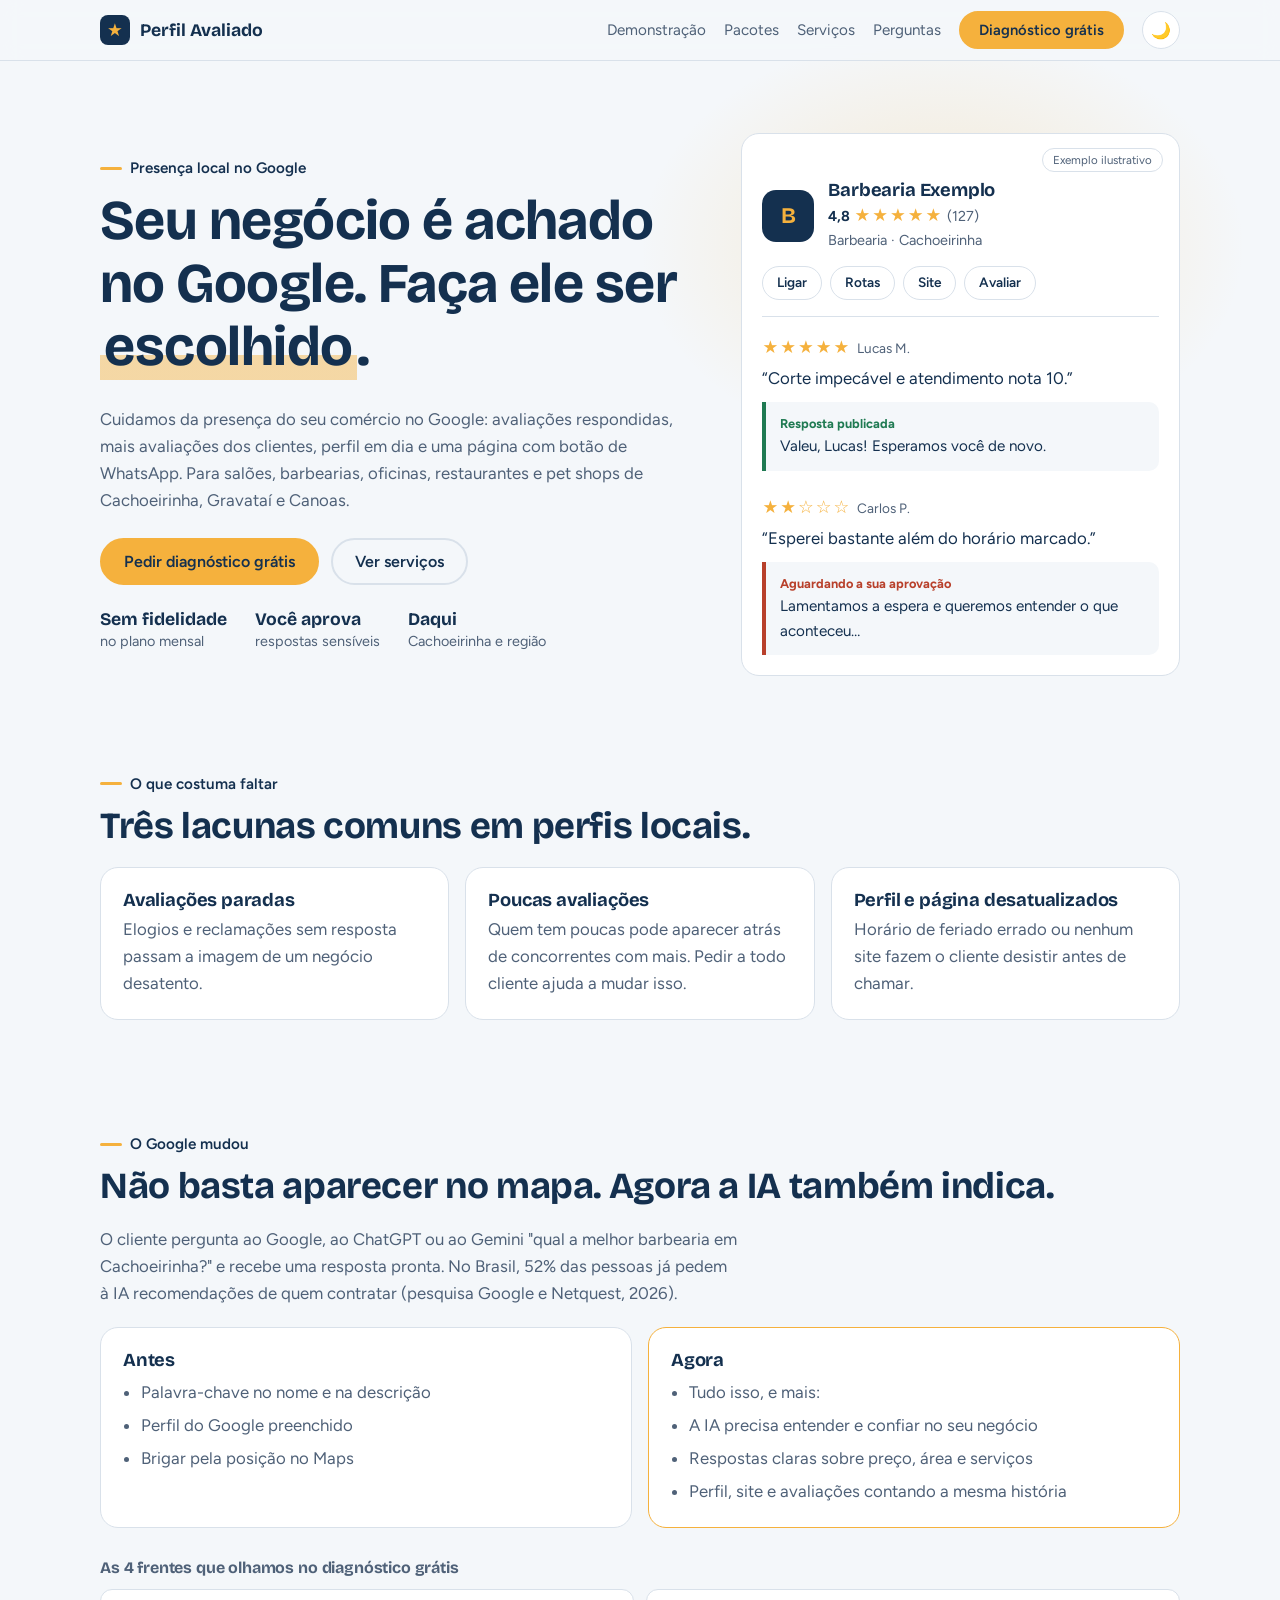
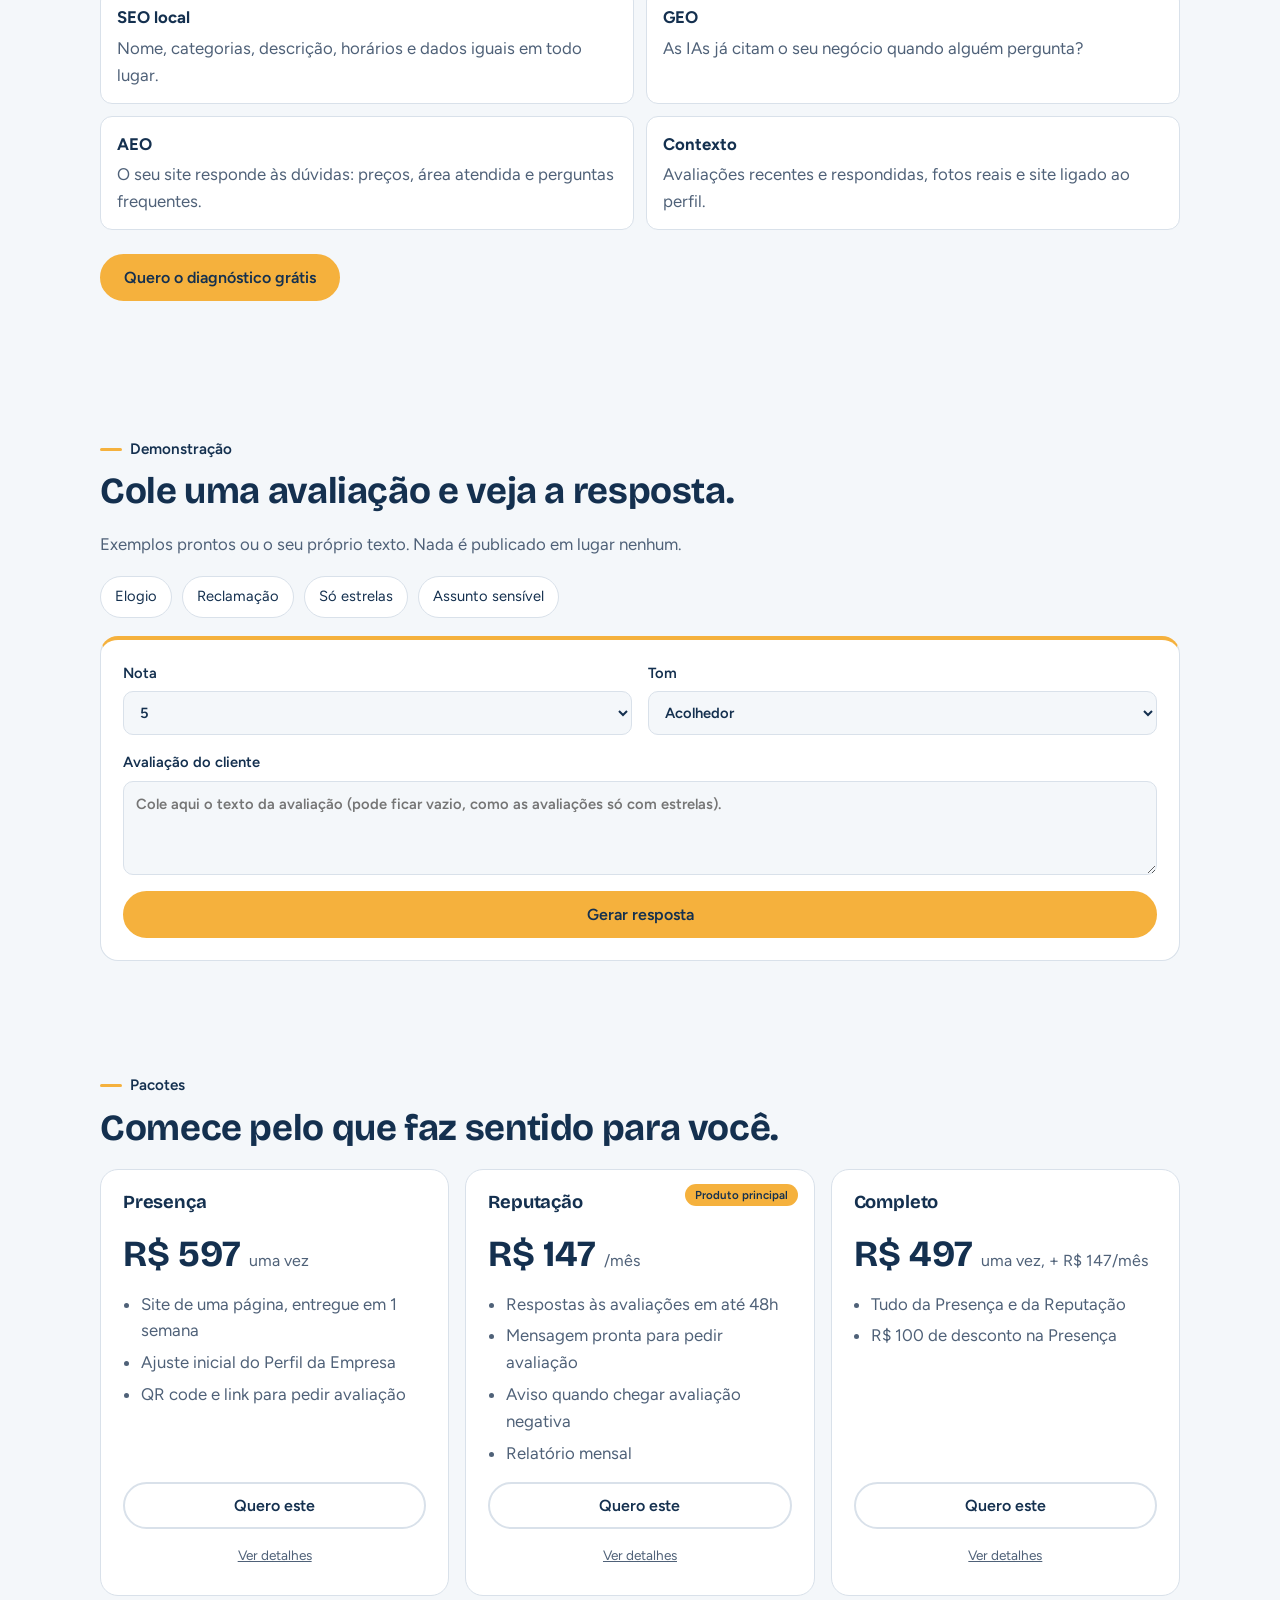
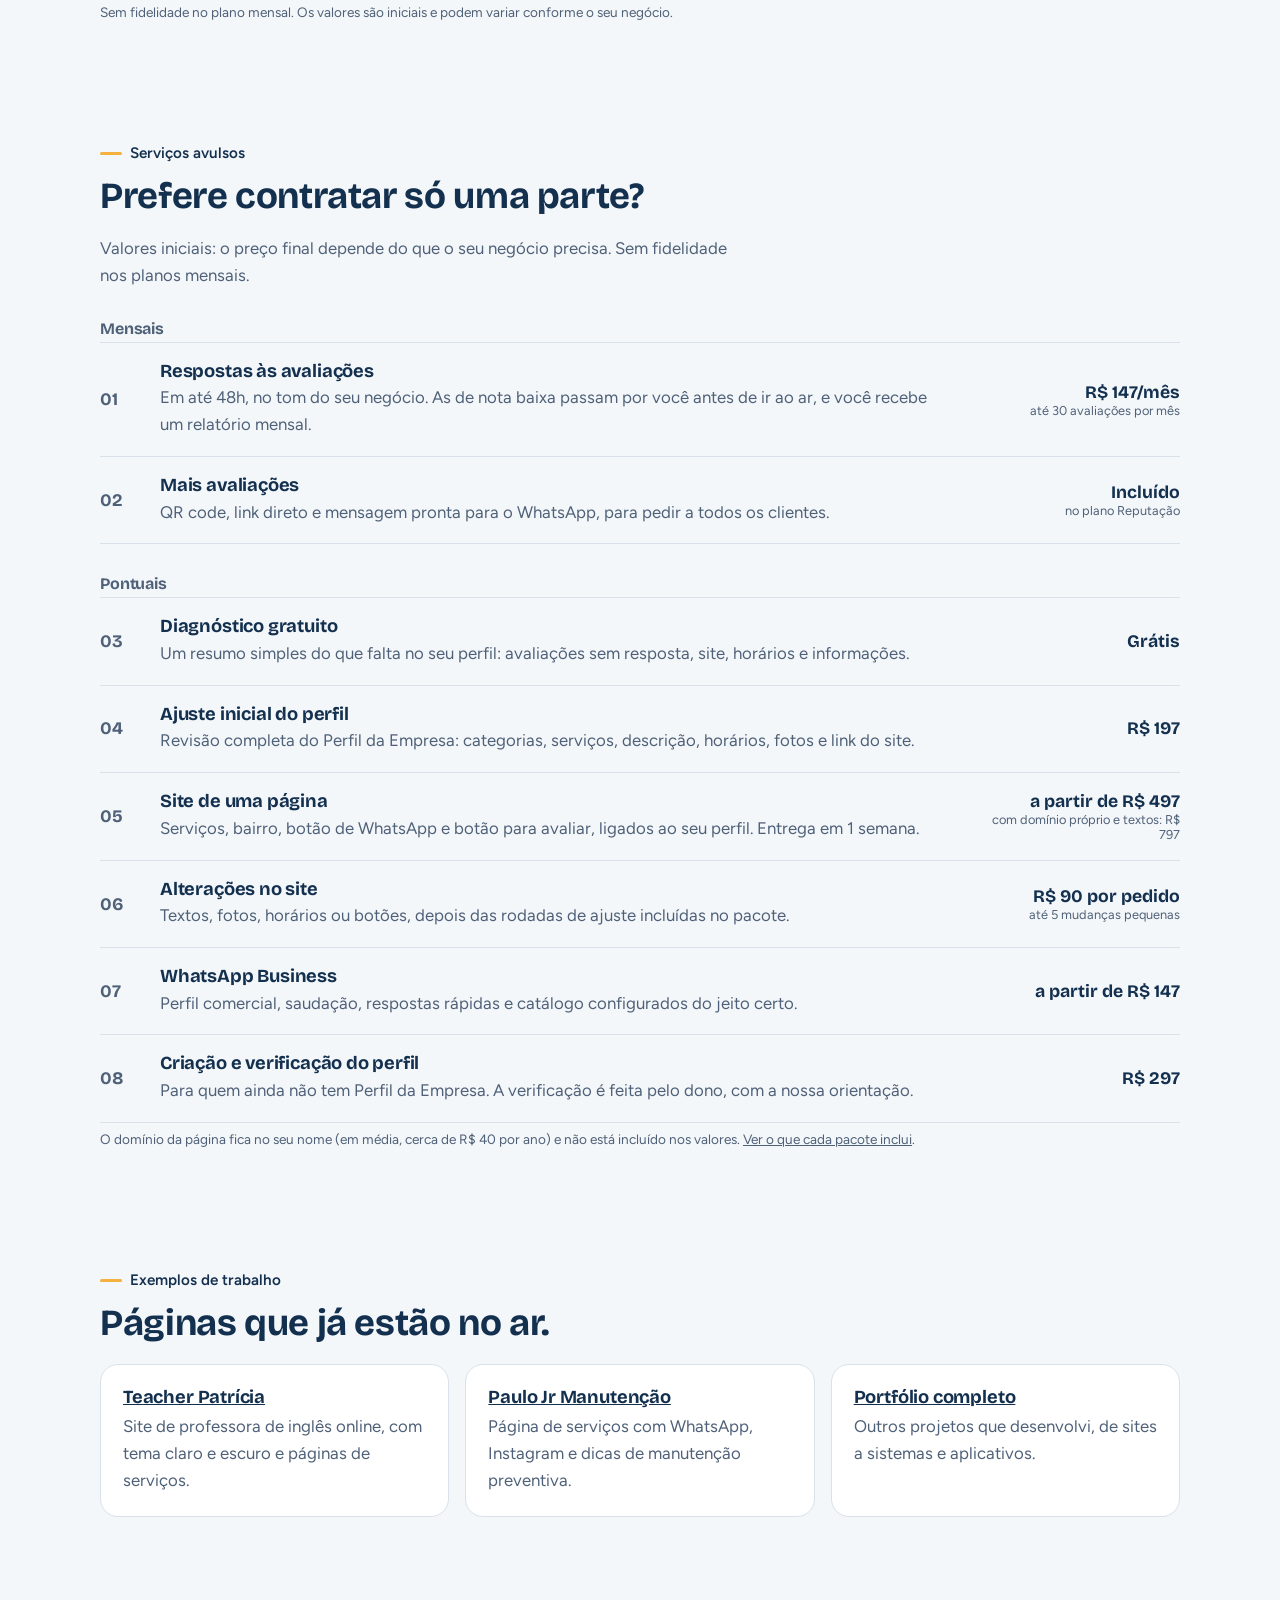
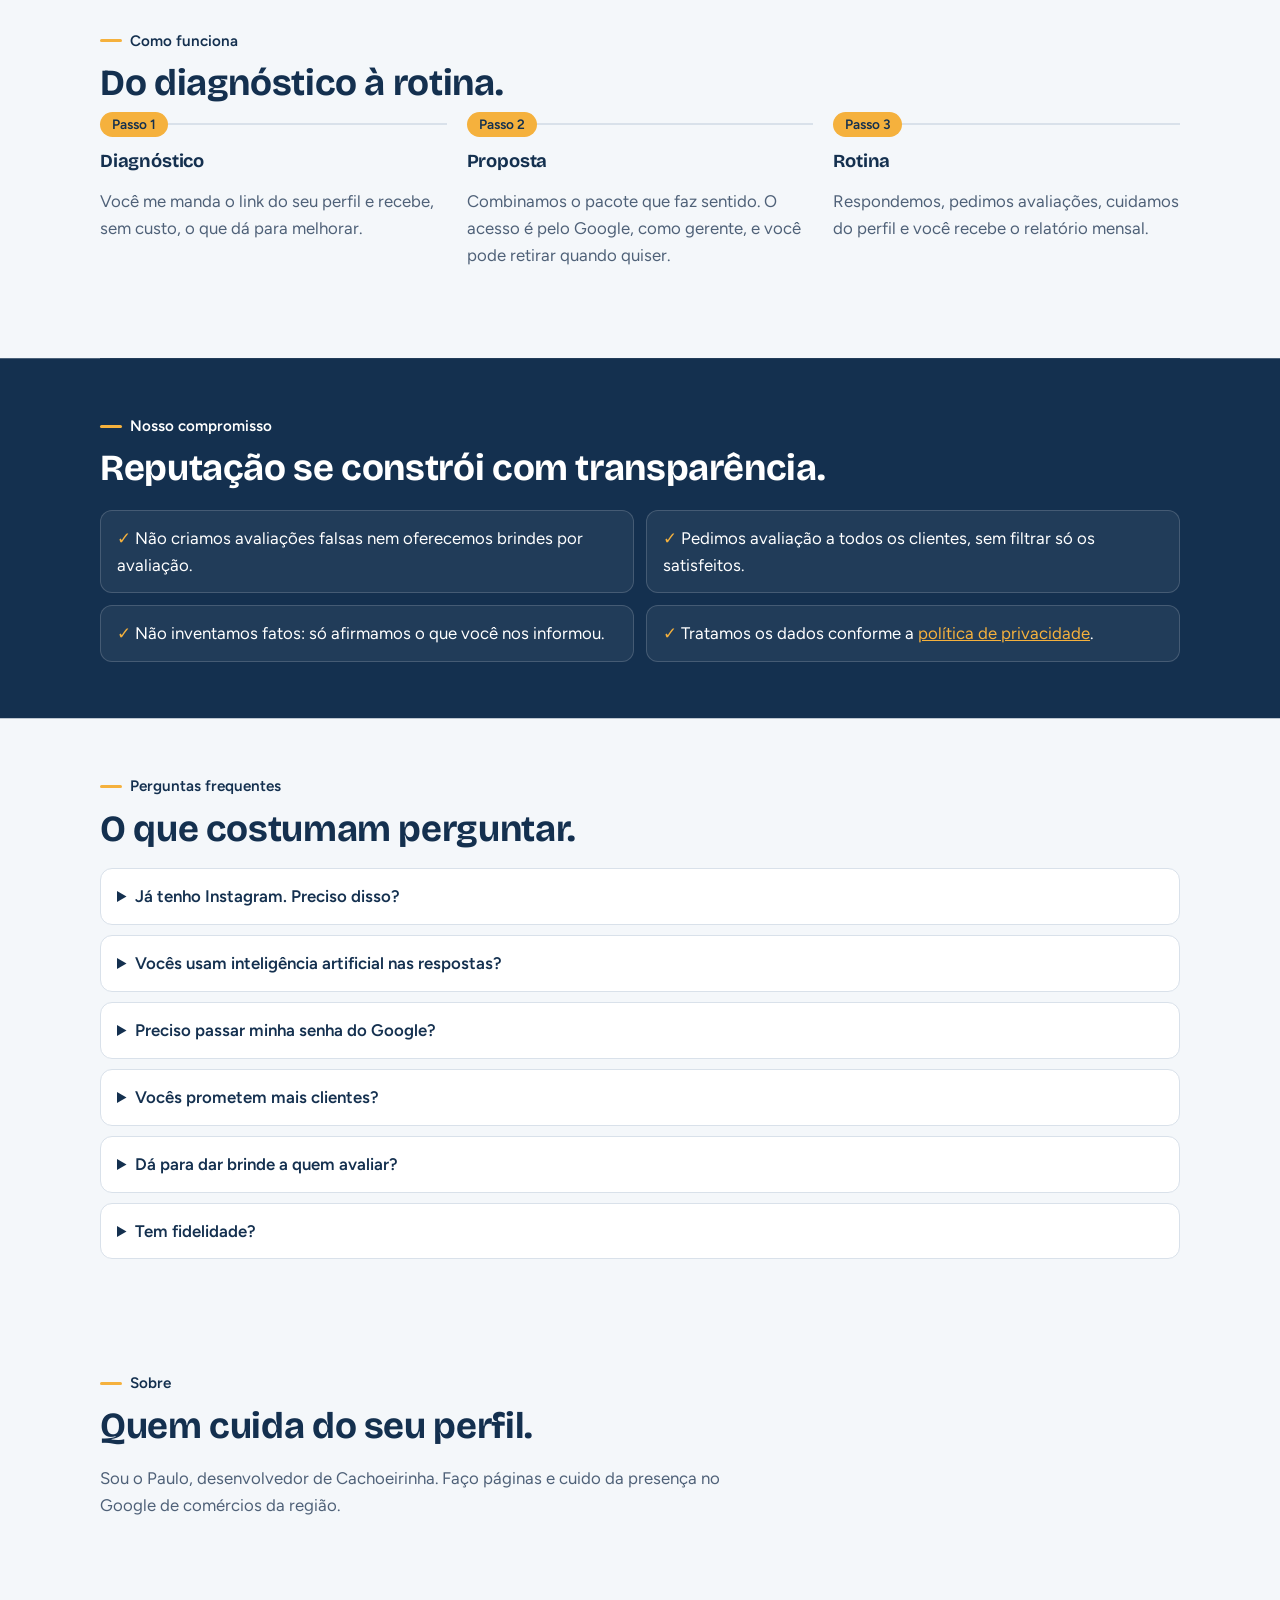
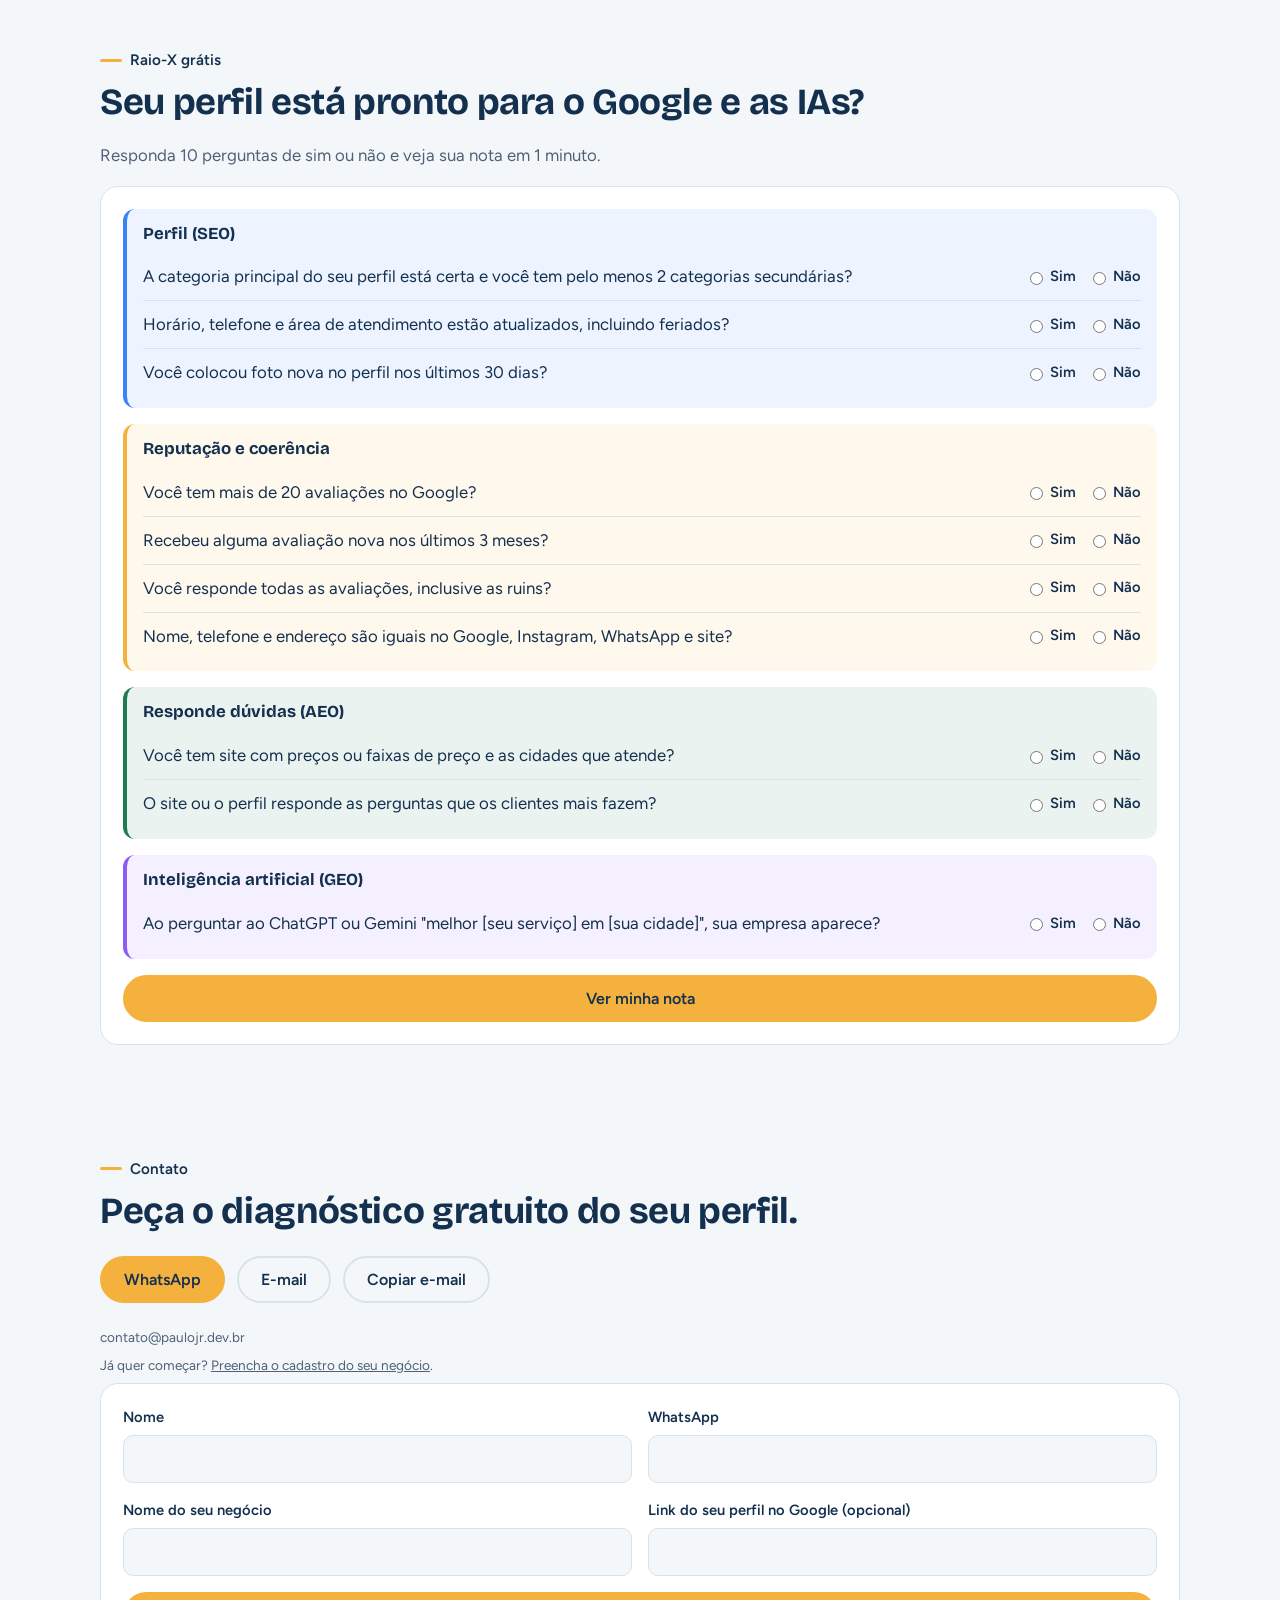
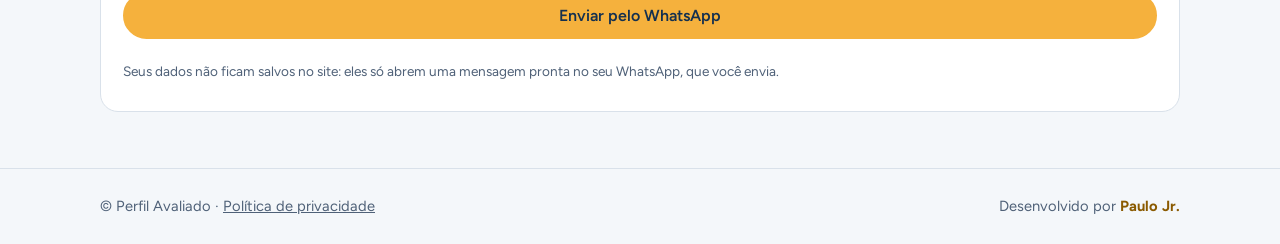
==== commit 1a59cc48: "Adição do quiz, no secoes e no index" ====
--- a/index.html
+++ b/index.html
@@ -158,6 +158,41 @@
       </div>
     </section>
 
+    <section class="wrap sec" id="google-mudou">
+      <p class="tag">O Google mudou</p>
+      <h2>Não basta aparecer no mapa. Agora a IA também indica.</h2>
+      <p class="sub">O cliente pergunta ao Google, ao ChatGPT ou ao Gemini "qual a melhor barbearia em Cachoeirinha?" e
+        recebe uma resposta pronta. No Brasil, 52% das pessoas já pedem à IA recomendações de quem contratar (pesquisa
+        Google e Netquest, 2026).</p>
+      <div class="antes-agora">
+        <div class="card">
+          <h3>Antes</h3>
+          <ul>
+            <li>Palavra-chave no nome e na descrição</li>
+            <li>Perfil do Google preenchido</li>
+            <li>Brigar pela posição no Maps</li>
+          </ul>
+        </div>
+        <div class="card agora">
+          <h3>Agora</h3>
+          <ul>
+            <li>Tudo isso, e mais:</li>
+            <li>A IA precisa entender e confiar no seu negócio</li>
+            <li>Respostas claras sobre preço, área e serviços</li>
+            <li>Perfil, site e avaliações contando a mesma história</li>
+          </ul>
+        </div>
+      </div>
+      <h3 class="grp">As 4 frentes que olhamos no diagnóstico grátis</h3>
+      <ol class="frentes">
+        <li><b>SEO local</b>Nome, categorias, descrição, horários e dados iguais em todo lugar.</li>
+        <li><b>GEO</b>As IAs já citam o seu negócio quando alguém pergunta?</li>
+        <li><b>AEO</b>O seu site responde às dúvidas: preços, área atendida e perguntas frequentes.</li>
+        <li><b>Contexto</b>Avaliações recentes e respondidas, fotos reais e site ligado ao perfil.</li>
+      </ol>
+      <p class="cta"><a class="btn" href="#contato">Quero o diagnóstico grátis</a></p>
+    </section>
+
     <section class="wrap sec" id="demo">
       <p class="tag">Demonstração</p>
       <h2>Cole uma avaliação e veja a resposta.</h2>
@@ -208,7 +243,7 @@
             <li>Aviso quando chegar avaliação negativa</li>
             <li>Relatório mensal</li>
           </ul>
-          <a class="btn" data-wa href="#contato">Quero este</a><a class="mini" href="pacotes.html#reputacao">Ver
+          <a class="btn ghost" data-wa href="#contato">Quero este</a><a class="mini" href="pacotes.html#reputacao">Ver
             detalhes</a>
         </div>
         <div class="card pk">
@@ -360,6 +395,7 @@
       <p class="tag">Perguntas frequentes</p>
       <h2>O que costumam perguntar.</h2>
       <details>
+      
         <summary>Já tenho Instagram. Preciso disso?</summary>
         <p>Continue com ele. O Instagram mostra o negócio a quem já te segue, e o Google atende quem está procurando.
           Podemos colocar o link do seu Instagram na página.</p>
@@ -395,6 +431,38 @@
       <p class="sub">Sou o Paulo, desenvolvedor de Cachoeirinha. Faço páginas e cuido da presença no Google de comércios
         da região.</p>
     </section>
+
+      <section class="wrap sec" id="raio-x">
+          <p class="tag">Raio-X grátis</p>
+          <h2>Seu perfil está pronto para o Google e as IAs?</h2>
+          <p class="sub">Responda 10 perguntas de sim ou não e veja sua nota em 1 minuto.</p>
+          <form class="card quiz" id="quiz">
+            <fieldset data-f="SEO">
+              <legend>Perfil (SEO)</legend>
+              <p>A categoria principal do seu perfil está certa e você tem pelo menos 2 categorias secundárias?</p>
+              <p>Horário, telefone e área de atendimento estão atualizados, incluindo feriados?</p>
+              <p>Você colocou foto nova no perfil nos últimos 30 dias?</p>
+            </fieldset>
+            <fieldset data-f="Reputação">
+              <legend>Reputação e coerência</legend>
+              <p>Você tem mais de 20 avaliações no Google?</p>
+              <p>Recebeu alguma avaliação nova nos últimos 3 meses?</p>
+              <p>Você responde todas as avaliações, inclusive as ruins?</p>
+              <p>Nome, telefone e endereço são iguais no Google, Instagram, WhatsApp e site?</p>
+            </fieldset>
+            <fieldset data-f="Dúvidas">
+              <legend>Responde dúvidas (AEO)</legend>
+              <p>Você tem site com preços ou faixas de preço e as cidades que atende?</p>
+              <p>O site ou o perfil responde as perguntas que os clientes mais fazem?</p>
+            </fieldset>
+            <fieldset data-f="IAs">
+              <legend>Inteligência artificial (GEO)</legend>
+              <p>Ao perguntar ao ChatGPT ou Gemini "melhor [seu serviço] em [sua cidade]", sua empresa aparece?</p>
+            </fieldset>
+            <button class="btn full" type="submit">Ver minha nota</button>
+            <div id="quiz-res" class="full" hidden aria-live="polite"></div>
+          </form>
+        </section>
 
     <section class="wrap sec" id="contato">
       <p class="tag">Contato</p>
@@ -424,6 +492,8 @@
   <a class="btn wa-fab" data-wa href="#contato" aria-label="Falar no WhatsApp">WhatsApp</a>
   <script src="js/script.js"></script>
   <script src="js/extras.js"></script>
+  <script src="js/quiz.js"> </script>
+  
 </body>
 
 </html>
--- a/css/style.css
+++ b/css/style.css
@@ -1,46 +1,540 @@
-:root{--bg:#F4F7FA;--surface:#fff;--ink:#14304F;--muted:#4F6178;--line:#D9E1EA;--accent:#F5B13D;--accent-ink:#8A5A00;--btn:#14304F;--btn-ink:#fff;--ok:#1F7A52;--warn:#B8402B;--head:"Bricolage Grotesque",system-ui,sans-serif;--body:Figtree,system-ui,sans-serif}
-:root[data-theme=dark]{--bg:#0D1A2B;--surface:#13253B;--ink:#E8EEF5;--muted:#9FB0C4;--line:#24394F;--accent-ink:#F5B13D;--btn:#F5B13D;--btn-ink:#0D1A2B;--ok:#4FC28D;--warn:#F08A76}
-*{box-sizing:border-box}html{scroll-behavior:smooth;scroll-padding-top:72px}
-@media(prefers-reduced-motion:reduce){html{scroll-behavior:auto}}
-body{margin:0;background:var(--bg);color:var(--ink);font:400 1.05rem/1.6 var(--body);padding-bottom:env(safe-area-inset-bottom,0)}
-.wrap{width:min(1080px,100% - 40px);margin-inline:auto}
-h1,h2,h3{font-family:var(--head);line-height:1.12;margin:0 0 .5em;letter-spacing:-.01em}
-h1{font-size:clamp(2.1rem,5.4vw,3.5rem);max-width:15em}h2{font-size:clamp(1.6rem,3.4vw,2.3rem)}h3{font-size:1.15rem}
-em{font-style:italic;color:var(--accent-ink)}a{color:inherit}
-:focus-visible{outline:3px solid var(--accent);outline-offset:2px}
-.nav{position:sticky;top:0;z-index:5;background:color-mix(in srgb,var(--bg) 88%,transparent);backdrop-filter:blur(10px);border-bottom:1px solid var(--line);padding-top:env(safe-area-inset-top,0)}
-.nav-in{display:flex;justify-content:space-between;align-items:center;gap:16px;min-height:60px}
-.nav nav{display:flex;align-items:center;gap:18px;font-size:.95rem}.nav nav a{text-decoration:none;color:var(--muted)}.nav nav a:hover{color:var(--ink)}
-.brand{display:flex;align-items:center;gap:10px;font:700 1.1rem var(--head);text-decoration:none}
-.logo{display:grid;place-items:center;width:30px;height:30px;border-radius:8px;background:#14304F;color:var(--accent)}
-.icon{border:1px solid var(--line);background:var(--surface);border-radius:50%;width:38px;height:38px;cursor:pointer;font-size:1rem}
-.hero{display:grid;grid-template-columns:1.15fr .85fr;gap:48px;align-items:center;padding:72px 0 40px}
-.tag{margin:0 0 10px;font-weight:600;color:var(--accent-ink);font-size:.95rem}
-.lead,.sub{color:var(--muted);max-width:38em}
-.cta{display:flex;flex-wrap:wrap;gap:12px;margin:24px 0}
-.btn{display:inline-block;border:2px solid var(--btn);background:var(--btn);color:var(--btn-ink);padding:12px 22px;border-radius:999px;font:600 1rem var(--body);text-decoration:none;cursor:pointer}
-.btn.ghost{background:transparent;color:var(--ink);border-color:var(--line)}.btn.ghost:hover{border-color:var(--ink)}
-.facts{display:flex;flex-wrap:wrap;gap:28px;list-style:none;padding:0;margin:0;color:var(--muted);font-size:.9rem}.facts b{display:block;color:var(--ink);font:700 1.1rem var(--head)}
-.card{background:var(--surface);border:1px solid var(--line);border-radius:18px;padding:22px}
-.mock p{margin:.3em 0}.stars{color:var(--accent);font-size:1.1rem;letter-spacing:2px}.stars span{color:var(--muted);font:.85rem var(--body);letter-spacing:0;margin-left:6px}
-.reply{margin:10px 0 22px!important;padding:12px 14px;border-left:4px solid var(--ok);background:var(--bg);border-radius:0 10px 10px 0;font-size:.95rem}.reply b{display:block;font-size:.8rem;color:var(--ok)}
-.reply.hold{border-color:var(--warn)}.reply.hold b{color:var(--warn)}.mock>:last-child{margin-bottom:0!important}
-.sec{padding:56px 0}.split{display:grid;grid-template-columns:1fr 1fr;gap:40px;align-items:center}
-.chips{display:flex;flex-wrap:wrap;gap:10px;margin:18px 0}.chips button{border:1px solid var(--line);background:var(--surface);color:var(--ink);padding:8px 14px;border-radius:999px;cursor:pointer;font:inherit;font-size:.92rem}.chips button:hover{border-color:var(--accent)}
-.demo{display:grid;grid-template-columns:1fr 1fr;gap:16px}.full{grid-column:1/-1}
-label{display:grid;gap:6px;font-weight:600;font-size:.92rem}
-select,textarea,input{font:inherit;padding:11px 12px;border:1px solid var(--line);border-radius:10px;background:var(--bg);color:var(--ink);width:100%}
-.out{margin-top:16px}.badge{display:inline-block;padding:4px 12px;border-radius:999px;font-weight:600;font-size:.85rem;background:var(--bg);border:1px solid var(--ok);color:var(--ok)}.badge.hold{border-color:var(--warn);color:var(--warn)}
-.out blockquote{margin:14px 0 6px;font-size:1.08rem}.mini{font-size:.85rem;color:var(--muted);margin:6px 0}
-.steps{list-style:none;padding:0;display:grid;grid-template-columns:repeat(3,1fr);gap:20px;counter-reset:s}
-.steps li{counter-increment:s;border-top:3px solid var(--accent);padding-top:14px}.steps li::before{content:"Passo " counter(s);font-size:.85rem;color:var(--muted)}.steps p{color:var(--muted)}
-.grid6,.checks{list-style:none;padding:0;margin:20px 0 0;display:grid;gap:12px}.grid6{grid-template-columns:repeat(3,1fr)}
-.grid6 li,.checks li{background:var(--surface);border:1px solid var(--line);border-radius:12px;padding:14px 16px}.checks{grid-template-columns:1fr 1fr}.checks li::before{content:"✓ ";color:var(--ok);font-weight:700}
-dl{margin:0}dl div{display:flex;justify-content:space-between;gap:12px;padding:12px 0;border-bottom:1px solid var(--line)}dl div:last-child{border:0}dt{color:var(--muted)}dd{margin:0;font:700 1.15rem var(--head)}
-.price{max-width:460px}.big{font:700 3rem var(--head);margin:4px 0}.big small{font:400 1rem var(--body);color:var(--muted);margin-left:8px}
-.foot{border-top:1px solid var(--line);padding:26px 0 calc(26px + env(safe-area-inset-bottom,0));color:var(--muted);font-size:.92rem}.foot-in{display:flex;flex-wrap:wrap;justify-content:space-between;gap:10px}.foot p{margin:0}
-.dev{text-decoration:none;color:var(--accent-ink)}.dev strong{font-weight:700}
-.doc{max-width:720px;padding:48px 0}.doc h2{margin-top:1.6em;font-size:1.35rem}.doc li{margin:.3em 0}.center{text-align:center;padding:120px 0}
-@media(max-width:820px){.hero,.split,.steps,.checks,.grid6{grid-template-columns:1fr}.hero{padding-top:40px}.nav nav a{display:none}.demo{grid-template-columns:1fr}}
-:root[data-theme=dark]{color-scheme:dark}
-.tema-fixo{position:fixed;top:calc(12px + env(safe-area-inset-top,0px));right:16px}
+:root {
+    --bg: #F4F7FA;
+    --surface: #fff;
+    --ink: #14304F;
+    --muted: #4F6178;
+    --line: #D9E1EA;
+    --accent: #F5B13D;
+    --accent-ink: #8A5A00;
+    --btn: #14304F;
+    --btn-ink: #fff;
+    --ok: #1F7A52;
+    --warn: #B8402B;
+    --head: "Bricolage Grotesque", system-ui, sans-serif;
+    --body: Figtree, system-ui, sans-serif
+}
+
+:root[data-theme=dark] {
+    --bg: #0D1A2B;
+    --surface: #13253B;
+    --ink: #E8EEF5;
+    --muted: #9FB0C4;
+    --line: #24394F;
+    --accent-ink: #F5B13D;
+    --btn: #F5B13D;
+    --btn-ink: #0D1A2B;
+    --ok: #4FC28D;
+    --warn: #F08A76
+}
+
+* {
+    box-sizing: border-box
+}
+
+html {
+    scroll-behavior: smooth;
+    scroll-padding-top: 72px
+}
+
+@media(prefers-reduced-motion:reduce) {
+    html {
+        scroll-behavior: auto
+    }
+}
+
+body {
+    margin: 0;
+    background: var(--bg);
+    color: var(--ink);
+    font: 400 1.05rem/1.6 var(--body);
+    padding-bottom: env(safe-area-inset-bottom, 0)
+}
+
+.wrap {
+    width: min(1080px, 100% - 40px);
+    margin-inline: auto
+}
+
+h1,
+h2,
+h3 {
+    font-family: var(--head);
+    line-height: 1.12;
+    margin: 0 0 .5em;
+    letter-spacing: -.01em
+}
+
+h1 {
+    font-size: clamp(2.1rem, 5.4vw, 3.5rem);
+    max-width: 15em
+}
+
+h2 {
+    font-size: clamp(1.6rem, 3.4vw, 2.3rem)
+}
+
+h3 {
+    font-size: 1.15rem
+}
+
+em {
+    font-style: italic;
+    color: var(--accent-ink)
+}
+
+a {
+    color: inherit
+}
+
+:focus-visible {
+    outline: 3px solid var(--accent);
+    outline-offset: 2px
+}
+
+.nav {
+    position: sticky;
+    top: 0;
+    z-index: 5;
+    background: color-mix(in srgb, var(--bg) 88%, transparent);
+    backdrop-filter: blur(10px);
+    border-bottom: 1px solid var(--line);
+    padding-top: env(safe-area-inset-top, 0)
+}
+
+.nav-in {
+    display: flex;
+    justify-content: space-between;
+    align-items: center;
+    gap: 16px;
+    min-height: 60px
+}
+
+.nav nav {
+    display: flex;
+    align-items: center;
+    gap: 18px;
+    font-size: .95rem
+}
+
+.nav nav a {
+    text-decoration: none;
+    color: var(--muted)
+}
+
+.nav nav a:hover {
+    color: var(--ink)
+}
+
+.brand {
+    display: flex;
+    align-items: center;
+    gap: 10px;
+    font: 700 1.1rem var(--head);
+    text-decoration: none
+}
+
+.logo {
+    display: grid;
+    place-items: center;
+    width: 30px;
+    height: 30px;
+    border-radius: 8px;
+    background: #14304F;
+    color: var(--accent)
+}
+
+.icon {
+    border: 1px solid var(--line);
+    background: var(--surface);
+    border-radius: 50%;
+    width: 38px;
+    height: 38px;
+    cursor: pointer;
+    font-size: 1rem
+}
+
+.hero {
+    display: grid;
+    grid-template-columns: 1.15fr .85fr;
+    gap: 48px;
+    align-items: center;
+    padding: 72px 0 40px
+}
+
+.tag {
+    margin: 0 0 10px;
+    font-weight: 600;
+    color: var(--accent-ink);
+    font-size: .95rem
+}
+
+.lead,
+.sub {
+    color: var(--muted);
+    max-width: 38em
+}
+
+.cta {
+    display: flex;
+    flex-wrap: wrap;
+    gap: 12px;
+    margin: 24px 0
+}
+
+.btn {
+    display: inline-block;
+    border: 2px solid var(--btn);
+    background: var(--btn);
+    color: var(--btn-ink);
+    padding: 12px 22px;
+    border-radius: 999px;
+    font: 600 1rem var(--body);
+    text-decoration: none;
+    cursor: pointer
+}
+
+.btn.ghost {
+    background: transparent;
+    color: var(--ink);
+    border-color: var(--line)
+}
+
+.btn.ghost:hover {
+    border-color: var(--ink)
+}
+
+.facts {
+    display: flex;
+    flex-wrap: wrap;
+    gap: 28px;
+    list-style: none;
+    padding: 0;
+    margin: 0;
+    color: var(--muted);
+    font-size: .9rem
+}
+
+.facts b {
+    display: block;
+    color: var(--ink);
+    font: 700 1.1rem var(--head)
+}
+
+.card {
+    background: var(--surface);
+    border: 1px solid var(--line);
+    border-radius: 18px;
+    padding: 22px
+}
+
+.mock p {
+    margin: .3em 0
+}
+
+.stars {
+    color: var(--accent);
+    font-size: 1.1rem;
+    letter-spacing: 2px
+}
+
+.stars span {
+    color: var(--muted);
+    font: .85rem var(--body);
+    letter-spacing: 0;
+    margin-left: 6px
+}
+
+.reply {
+    margin: 10px 0 22px !important;
+    padding: 12px 14px;
+    border-left: 4px solid var(--ok);
+    background: var(--bg);
+    border-radius: 0 10px 10px 0;
+    font-size: .95rem
+}
+
+.reply b {
+    display: block;
+    font-size: .8rem;
+    color: var(--ok)
+}
+
+.reply.hold {
+    border-color: var(--warn)
+}
+
+.reply.hold b {
+    color: var(--warn)
+}
+
+.mock>:last-child {
+    margin-bottom: 0 !important
+}
+
+.sec {
+    padding: 56px 0
+}
+
+.split {
+    display: grid;
+    grid-template-columns: 1fr 1fr;
+    gap: 40px;
+    align-items: center
+}
+
+.chips {
+    display: flex;
+    flex-wrap: wrap;
+    gap: 10px;
+    margin: 18px 0
+}
+
+.chips button {
+    border: 1px solid var(--line);
+    background: var(--surface);
+    color: var(--ink);
+    padding: 8px 14px;
+    border-radius: 999px;
+    cursor: pointer;
+    font: inherit;
+    font-size: .92rem
+}
+
+.chips button:hover {
+    border-color: var(--accent)
+}
+
+.demo {
+    display: grid;
+    grid-template-columns: 1fr 1fr;
+    gap: 16px
+}
+
+.full {
+    grid-column: 1/-1
+}
+
+label {
+    display: grid;
+    gap: 6px;
+    font-weight: 600;
+    font-size: .92rem
+}
+
+select,
+textarea,
+input {
+    font: inherit;
+    padding: 11px 12px;
+    border: 1px solid var(--line);
+    border-radius: 10px;
+    background: var(--bg);
+    color: var(--ink);
+    width: 100%
+}
+
+.out {
+    margin-top: 16px
+}
+
+.badge {
+    display: inline-block;
+    padding: 4px 12px;
+    border-radius: 999px;
+    font-weight: 600;
+    font-size: .85rem;
+    background: var(--bg);
+    border: 1px solid var(--ok);
+    color: var(--ok)
+}
+
+.badge.hold {
+    border-color: var(--warn);
+    color: var(--warn)
+}
+
+.out blockquote {
+    margin: 14px 0 6px;
+    font-size: 1.08rem
+}
+
+.mini {
+    font-size: .85rem;
+    color: var(--muted);
+    margin: 6px 0
+}
+
+.steps {
+    list-style: none;
+    padding: 0;
+    display: grid;
+    grid-template-columns: repeat(3, 1fr);
+    gap: 20px;
+    counter-reset: s
+}
+
+.steps li {
+    counter-increment: s;
+    border-top: 3px solid var(--accent);
+    padding-top: 14px
+}
+
+.steps li::before {
+    content: "Passo " counter(s);
+    font-size: .85rem;
+    color: var(--muted)
+}
+
+.steps p {
+    color: var(--muted)
+}
+
+.grid6,
+.checks {
+    list-style: none;
+    padding: 0;
+    margin: 20px 0 0;
+    display: grid;
+    gap: 12px
+}
+
+.grid6 {
+    grid-template-columns: repeat(3, 1fr)
+}
+
+.grid6 li,
+.checks li {
+    background: var(--surface);
+    border: 1px solid var(--line);
+    border-radius: 12px;
+    padding: 14px 16px
+}
+
+.checks {
+    grid-template-columns: 1fr 1fr
+}
+
+.checks li::before {
+    content: "✓ ";
+    color: var(--ok);
+    font-weight: 700
+}
+
+dl {
+    margin: 0
+}
+
+dl div {
+    display: flex;
+    justify-content: space-between;
+    gap: 12px;
+    padding: 12px 0;
+    border-bottom: 1px solid var(--line)
+}
+
+dl div:last-child {
+    border: 0
+}
+
+dt {
+    color: var(--muted)
+}
+
+dd {
+    margin: 0;
+    font: 700 1.15rem var(--head)
+}
+
+.price {
+    max-width: 460px
+}
+
+.big {
+    font: 700 3rem var(--head);
+    margin: 4px 0
+}
+
+.big small {
+    font: 400 1rem var(--body);
+    color: var(--muted);
+    margin-left: 8px
+}
+
+.foot {
+    border-top: 1px solid var(--line);
+    padding: 26px 0 calc(26px + env(safe-area-inset-bottom, 0));
+    color: var(--muted);
+    font-size: .92rem
+}
+
+.foot-in {
+    display: flex;
+    flex-wrap: wrap;
+    justify-content: space-between;
+    gap: 10px
+}
+
+.foot p {
+    margin: 0
+}
+
+.dev {
+    text-decoration: none;
+    color: var(--accent-ink)
+}
+
+.dev strong {
+    font-weight: 700
+}
+
+.doc {
+    max-width: 720px;
+    padding: 48px 0
+}
+
+.doc h2 {
+    margin-top: 1.6em;
+    font-size: 1.35rem
+}
+
+.doc li {
+    margin: .3em 0
+}
+
+.center {
+    text-align: center;
+    padding: 120px 0
+}
+
+@media(max-width:820px) {
+
+    .hero,
+    .split,
+    .steps,
+    .checks,
+    .grid6 {
+        grid-template-columns: 1fr
+    }
+
+    .hero {
+        padding-top: 40px
+    }
+
+    .nav nav a {
+        display: none
+    }
+
+    .demo {
+        grid-template-columns: 1fr
+    }
+}
+
+:root[data-theme=dark] {
+    color-scheme: dark
+}
+
+.tema-fixo {
+    position: fixed;
+    top: calc(12px + env(safe-area-inset-top, 0px));
+    right: 16px
+}
--- a/css/secoes.css
+++ b/css/secoes.css
@@ -1,10 +1,333 @@
-.cards3,.svcs,.pks{display:grid;gap:16px;margin-top:20px;grid-template-columns:repeat(3,1fr)}
-.cards3 p,.svcs p{color:var(--muted);margin:0}.cards3 h3,.svcs h3{margin-bottom:.3em}
-.pk{display:flex;flex-direction:column;gap:10px}.pk .big{font-size:2.3rem;margin:0}.pk ul{margin:0;padding-left:1.1rem;color:var(--muted);flex:1}.pk li{margin:.3em 0}.pk .btn{text-align:center}
-details{background:var(--surface);border:1px solid var(--line);border-radius:12px;padding:14px 16px;margin-top:10px}summary{cursor:pointer;font-weight:600}details p{color:var(--muted);margin:.6em 0 0}
-.exs{display:flex;flex-wrap:wrap;gap:12px;margin-top:20px}.exs a{border:1px solid var(--line);background:var(--surface);border-radius:999px;padding:10px 18px;text-decoration:none}.exs a:hover{border-color:var(--accent)}
-@media(max-width:820px){.cards3,.svcs,.pks{grid-template-columns:1fr}}
-.dep{margin:0}.dep blockquote{margin:0 0 .6em;font-size:1.05rem}.dep figcaption{color:var(--muted);font-size:.9rem}
-.form fieldset{border:0;padding:0;margin:0 0 24px;display:grid;gap:14px;grid-template-columns:1fr 1fr}.form legend{font:700 1.2rem var(--head);margin-bottom:10px;padding:0}
-.checks2{display:grid;gap:8px}.checks2 label{display:flex;align-items:center;gap:10px;font-weight:400}.checks2 input{width:auto}
-@media(max-width:820px){.form fieldset{grid-template-columns:1fr}}
+.cards3,
+.svcs,
+.pks {
+    display: grid;
+    gap: 16px;
+    margin-top: 20px;
+    grid-template-columns: repeat(3, 1fr)
+}
+
+.cards3 p,
+.svcs p {
+    color: var(--muted);
+    margin: 0
+}
+
+.cards3 h3,
+.svcs h3 {
+    margin-bottom: .3em
+}
+
+.pk {
+    display: flex;
+    flex-direction: column;
+    gap: 10px
+}
+
+.pk .big {
+    font-size: 2.3rem;
+    margin: 0
+}
+
+.pk ul {
+    margin: 0;
+    padding-left: 1.1rem;
+    color: var(--muted);
+    flex: 1
+}
+
+.pk li {
+    margin: .3em 0
+}
+
+.pk .btn {
+    text-align: center
+}
+
+details {
+    background: var(--surface);
+    border: 1px solid var(--line);
+    border-radius: 12px;
+    padding: 14px 16px;
+    margin-top: 10px
+}
+
+summary {
+    cursor: pointer;
+    font-weight: 600
+}
+
+details p {
+    color: var(--muted);
+    margin: .6em 0 0
+}
+
+.exs {
+    display: flex;
+    flex-wrap: wrap;
+    gap: 12px;
+    margin-top: 20px
+}
+
+.exs a {
+    border: 1px solid var(--line);
+    background: var(--surface);
+    border-radius: 999px;
+    padding: 10px 18px;
+    text-decoration: none
+}
+
+.exs a:hover {
+    border-color: var(--accent)
+}
+
+@media(max-width:820px) {
+
+    .cards3,
+    .svcs,
+    .pks {
+        grid-template-columns: 1fr
+    }
+}
+
+.dep {
+    margin: 0
+}
+
+.dep blockquote {
+    margin: 0 0 .6em;
+    font-size: 1.05rem
+}
+
+.dep figcaption {
+    color: var(--muted);
+    font-size: .9rem
+}
+
+.form fieldset {
+    border: 0;
+    padding: 0;
+    margin: 0 0 24px;
+    display: grid;
+    gap: 14px;
+    grid-template-columns: 1fr 1fr
+}
+
+.form legend {
+    font: 700 1.2rem var(--head);
+    margin-bottom: 10px;
+    padding: 0
+}
+
+.checks2 {
+    display: grid;
+    gap: 8px
+}
+
+.checks2 label {
+    display: flex;
+    align-items: center;
+    gap: 10px;
+    font-weight: 400
+}
+
+.checks2 input {
+    width: auto
+}
+
+@media(max-width:820px) {
+    .form fieldset {
+        grid-template-columns: 1fr
+    }
+}
+
+
+.antes-agora {
+    display: grid;
+    grid-template-columns: 1fr 1fr;
+    gap: 16px;
+    margin-top: 20px
+}
+
+.antes-agora ul {
+    margin: 0;
+    padding-left: 1.1em;
+    color: var(--muted)
+}
+
+.antes-agora li+li {
+    margin-top: 6px
+}
+
+.antes-agora .agora {
+    border-color: var(--accent)
+}
+
+.frentes {
+    list-style: none;
+    padding: 0;
+    margin: 12px 0 0;
+    display: grid;
+    grid-template-columns: 1fr 1fr;
+    gap: 12px
+}
+
+.frentes li {
+    background: var(--surface);
+    border: 1px solid var(--line);
+    border-radius: 12px;
+    padding: 14px 16px;
+    color: var(--muted)
+}
+
+.frentes b {
+    display: block;
+    color: var(--ink);
+    margin-bottom: 4px
+}
+
+@media(max-width:820px) {
+
+    .antes-agora,
+    .frentes {
+        grid-template-columns: 1fr
+    }
+}
+
+.quiz {
+    display: grid;
+    gap: 16px
+}
+
+.quiz fieldset {
+    border: 0;
+    padding: 0;
+    margin: 0
+}
+
+.quiz legend {
+    font-family: var(--head);
+    font-weight: 700;
+    margin-bottom: 6px
+}
+
+.quiz fieldset p {
+    display: flex;
+    justify-content: space-between;
+    align-items: center;
+    gap: 12px;
+    margin: 0;
+    padding: 10px 0;
+    border-top: 1px solid var(--line)
+}
+
+.quiz .sn {
+    display: flex;
+    gap: 12px;
+    flex-shrink: 0
+}
+
+.quiz .sn label {
+    display: flex;
+    gap: 4px;
+    align-items: center;
+    cursor: pointer
+}
+
+#quiz-res {
+    border-top: 2px solid var(--accent);
+    padding-top: 12px
+}
+
+#quiz-res .nota {
+    font-size: 1.6rem;
+    margin: 0
+}
+
+@media(max-width:820px) {
+    .quiz fieldset p {
+        flex-direction: column;
+        align-items: flex-start
+    }
+}
+
+.quiz {
+    display: grid;
+    gap: 16px
+}
+
+.quiz fieldset {
+    --c: #3B82F6;
+    border: 0;
+    margin: 0;
+    padding: 12px 16px;
+    border-radius: 12px;
+    border-left: 4px solid var(--c);
+    background: color-mix(in srgb, var(--c) 9%, transparent)
+}
+
+.quiz fieldset:nth-of-type(2) {
+    --c: var(--accent)
+}
+
+.quiz fieldset:nth-of-type(3) {
+    --c: var(--ok)
+}
+
+.quiz fieldset:nth-of-type(4) {
+    --c: #8B5CF6
+}
+
+.quiz fieldset p:first-of-type {
+    border-top: 0
+}
+
+.quiz legend {
+    float: left;
+    width: 100%;
+    padding: 0;
+    font-family: var(--head);
+    font-weight: 700;
+    margin-bottom: 6px
+}
+
+.quiz fieldset p {
+    display: flex;
+    justify-content: space-between;
+    align-items: center;
+    gap: 12px;
+    margin: 0;
+    padding: 10px 0;
+    border-top: 1px solid var(--line);
+    clear: both
+}
+
+.quiz .sn {
+    display: flex;
+    gap: 12px;
+    flex-shrink: 0
+}
+
+.quiz .sn label {
+    display: flex;
+    gap: 4px;
+    align-items: center;
+    cursor: pointer
+}
+
+#quiz-res {
+    border-top: 2px solid var(--accent);
+    padding-top: 12px
+}
+
+#quiz-res .nota {
+    font-size: 1.6rem;
+    margin: 0
+}
+
+@media(max-width:820px) {
+    .quiz fieldset p {
+        flex-direction: column;
+        align-items: flex-start
+    }
+}
--- a/css/design.css
+++ b/css/design.css
@@ -1,60 +1,486 @@
 /* Camada de design: carregar depois de style.css e secoes.css */
-:root:not([data-theme=dark]){--btn:#F5B13D;--btn-ink:#14304F}
-.btn:hover{filter:brightness(.95)}.btn.ghost:hover{filter:none}
-em{font-style:normal;color:inherit;background:linear-gradient(transparent 62%,rgba(245,177,61,.45) 0);padding:0 .08em}
-.tag{display:flex;align-items:center;gap:8px;color:var(--ink)}.tag::before{content:"";width:22px;height:3px;border-radius:2px;background:var(--accent)}
-.card{transition:transform .2s,border-color .2s}
-@media(hover:hover) and (prefers-reduced-motion:no-preference){.cards3 .card:hover{transform:translateY(-3px);border-color:var(--accent)}}
+:root:not([data-theme=dark]) {
+    --btn: #F5B13D;
+    --btn-ink: #14304F
+}
+
+.btn:hover {
+    filter: brightness(.95)
+}
+
+.btn.ghost:hover {
+    filter: none
+}
+
+em {
+    font-style: normal;
+    color: inherit;
+    background: linear-gradient(transparent 62%, rgba(245, 177, 61, .45) 0);
+    padding: 0 .08em
+}
+
+.tag {
+    display: flex;
+    align-items: center;
+    gap: 8px;
+    color: var(--ink)
+}
+
+.tag::before {
+    content: "";
+    width: 22px;
+    height: 3px;
+    border-radius: 2px;
+    background: var(--accent)
+}
+
+.card {
+    transition: transform .2s, border-color .2s
+}
+
+@media(hover:hover) and (prefers-reduced-motion:no-preference) {
+    .cards3 .card:hover {
+        transform: translateY(-3px);
+        border-color: var(--accent)
+    }
+}
+
 /* cabeçalho */
-.nav nav a.nav-cta{display:inline-block;padding:8px 18px;font-size:.92rem;color:var(--btn-ink)}.m-s{display:none}
-@media(max-width:480px){.m-l{display:none}.m-s{display:inline}.brand .logo{display:none}.nav nav{gap:10px}}
+.nav nav a.nav-cta {
+    display: inline-block;
+    padding: 8px 18px;
+    font-size: .92rem;
+    color: var(--btn-ink)
+}
+
+.m-s {
+    display: none
+}
+
+@media(max-width:480px) {
+    .m-l {
+        display: none
+    }
+
+    .m-s {
+        display: inline
+    }
+
+    .brand .logo {
+        display: none
+    }
+
+    .nav nav {
+        gap: 10px
+    }
+}
+
 /* hero */
-.hero{position:relative;isolation:isolate}
-.hero::before{content:"";position:absolute;top:-30px;right:-6%;width:56%;height:430px;background:radial-gradient(closest-side,rgba(245,177,61,.22),transparent);z-index:-1;pointer-events:none}
-.gp{padding:46px 20px 20px;position:relative}
-.ex-tag{position:absolute;top:14px;right:16px;margin:0;font-size:.72rem;color:var(--muted);border:1px solid var(--line);border-radius:999px;padding:2px 10px}
-.gp-head{display:flex;gap:14px;align-items:center;margin-bottom:14px}
-.gp-ava{width:52px;height:52px;flex:none;border-radius:14px;background:#14304F;color:var(--accent);display:grid;place-items:center;font:700 1.4rem var(--head)}
-.gp-head h3{margin:0;font-size:1.15rem}.gp-head p{margin:0;color:var(--muted);font-size:.9rem}.gp-rate b{color:var(--ink);margin-right:4px}
-.gp-btns{display:flex;flex-wrap:wrap;gap:8px;margin:0 0 16px;padding-bottom:16px;border-bottom:1px solid var(--line)}
-.gp-btns span{border:1px solid var(--line);border-radius:999px;padding:5px 14px;font-size:.85rem;font-weight:600}
-.gp-rev p{margin:.25em 0}.who{color:var(--muted);font-size:.85rem;margin-left:6px}.gp-rev .reply:last-child{margin-bottom:0!important}.gp-rev .reply.hold{margin-left:14px}
+.hero {
+    position: relative;
+    isolation: isolate
+}
+
+.hero::before {
+    content: "";
+    position: absolute;
+    top: -30px;
+    right: -6%;
+    width: 56%;
+    height: 430px;
+    background: radial-gradient(closest-side, rgba(245, 177, 61, .22), transparent);
+    z-index: -1;
+    pointer-events: none
+}
+
+.gp {
+    padding: 46px 20px 20px;
+    position: relative
+}
+
+.ex-tag {
+    position: absolute;
+    top: 14px;
+    right: 16px;
+    margin: 0;
+    font-size: .72rem;
+    color: var(--muted);
+    border: 1px solid var(--line);
+    border-radius: 999px;
+    padding: 2px 10px
+}
+
+.gp-head {
+    display: flex;
+    gap: 14px;
+    align-items: center;
+    margin-bottom: 14px
+}
+
+.gp-ava {
+    width: 52px;
+    height: 52px;
+    flex: none;
+    border-radius: 14px;
+    background: #14304F;
+    color: var(--accent);
+    display: grid;
+    place-items: center;
+    font: 700 1.4rem var(--head)
+}
+
+.gp-head h3 {
+    margin: 0;
+    font-size: 1.15rem
+}
+
+.gp-head p {
+    margin: 0;
+    color: var(--muted);
+    font-size: .9rem
+}
+
+.gp-rate b {
+    color: var(--ink);
+    margin-right: 4px
+}
+
+.gp-btns {
+    display: flex;
+    flex-wrap: wrap;
+    gap: 8px;
+    margin: 0 0 16px;
+    padding-bottom: 16px;
+    border-bottom: 1px solid var(--line)
+}
+
+.gp-btns span {
+    border: 1px solid var(--line);
+    border-radius: 999px;
+    padding: 5px 14px;
+    font-size: .85rem;
+    font-weight: 600
+}
+
+.gp-rev p {
+    margin: .25em 0
+}
+
+.who {
+    color: var(--muted);
+    font-size: .85rem;
+    margin-left: 6px
+}
+
+.gp-rev .reply:last-child {
+    margin-bottom: 0 !important
+}
+
+.gp-rev .reply.hold {
+    margin-left: 14px
+}
+
 /* serviços em linhas numeradas */
-.svcs-wrap{counter-reset:s}.grp{font:700 1rem var(--head);color:var(--muted);margin:30px 0 4px}
-.svc-list{list-style:none;margin:0;padding:0}
-.svc-list li{counter-increment:s;display:grid;grid-template-columns:44px 1fr auto;gap:4px 16px;align-items:center;padding:18px 0;border-top:1px solid var(--line)}
-.svc-list li:last-child{border-bottom:1px solid var(--line)}
-.svc-list li::before{content:counter(s,decimal-leading-zero);font:700 1.1rem var(--head);color:var(--muted)}
-.svc-list h3{margin:0 0 .15em}.svc-list p{margin:0;color:var(--muted);max-width:46em}
-.vlr{font:700 1.1rem var(--head);text-align:right;white-space:nowrap}.vlr small{display:block;font:400 .8rem var(--body);color:var(--muted);white-space:normal;max-width:15em;margin-left:auto}
-@media(max-width:820px){.svc-list li{grid-template-columns:32px 1fr}.vlr{grid-column:2;text-align:left}.vlr small{margin-left:0}}
+.svcs-wrap {
+    counter-reset: s
+}
+
+.grp {
+    font: 700 1rem var(--head);
+    color: var(--muted);
+    margin: 30px 0 4px
+}
+
+.svc-list {
+    list-style: none;
+    margin: 0;
+    padding: 0
+}
+
+.svc-list li {
+    counter-increment: s;
+    display: grid;
+    grid-template-columns: 44px 1fr auto;
+    gap: 4px 16px;
+    align-items: center;
+    padding: 18px 0;
+    border-top: 1px solid var(--line)
+}
+
+.svc-list li:last-child {
+    border-bottom: 1px solid var(--line)
+}
+
+.svc-list li::before {
+    content: counter(s, decimal-leading-zero);
+    font: 700 1.1rem var(--head);
+    color: var(--muted)
+}
+
+.svc-list h3 {
+    margin: 0 0 .15em
+}
+
+.svc-list p {
+    margin: 0;
+    color: var(--muted);
+    max-width: 46em
+}
+
+.vlr {
+    font: 700 1.1rem var(--head);
+    text-align: right;
+    white-space: nowrap
+}
+
+.vlr small {
+    display: block;
+    font: 400 .8rem var(--body);
+    color: var(--muted);
+    white-space: normal;
+    max-width: 15em;
+    margin-left: auto
+}
+
+@media(max-width:820px) {
+    .svc-list li {
+        grid-template-columns: 32px 1fr
+    }
+
+    .vlr {
+        grid-column: 2;
+        text-align: left
+    }
+
+    .vlr small {
+        margin-left: 0
+    }
+}
+
 /* pacotes: o card em foco (ou o principal) fica escuro */
-.pk{transition:background-color .2s,border-color .2s,color .2s}.pk .mini{text-align:center}
-:is(.pk:hover,.pk:focus-within){background:#14304F;border-color:#14304F;color:#fff}
-:is(.pk:hover,.pk:focus-within) h3{color:#fff}:is(.pk:hover,.pk:focus-within) ul{color:rgba(255,255,255,.85)}
-:is(.pk:hover,.pk:focus-within) .big{color:var(--accent)}:is(.pk:hover,.pk:focus-within) .big small{color:rgba(255,255,255,.7)}
-:is(.pk:hover,.pk:focus-within) .btn.ghost{background:var(--accent);border-color:var(--accent);color:#14304F}
-:is(.pk:hover,.pk:focus-within) .mini{color:rgba(255,255,255,.75)}:is(.pk:hover,.pk:focus-within) .mini{color:rgba(255,255,255,.75)}
-.pk{position:relative}.pk-tag{position:absolute;top:14px;right:16px;margin:0;font-size:.72rem;font-weight:600;background:var(--accent);color:#14304F;border-radius:999px;padding:2px 10px}
-:root[data-theme=dark] :is(.pk:hover,.pk:focus-within){background:#1B3556}
+.pk {
+    transition: background-color .2s, border-color .2s, color .2s
+}
+
+.pk .mini {
+    text-align: center
+}
+
+:is(.pk:hover, .pk:focus-within) {
+    background: #14304F;
+    border-color: #14304F;
+    color: #fff
+}
+
+:is(.pk:hover, .pk:focus-within) h3 {
+    color: #fff
+}
+
+:is(.pk:hover, .pk:focus-within) ul {
+    color: rgba(255, 255, 255, .85)
+}
+
+:is(.pk:hover, .pk:focus-within) .big {
+    color: var(--accent)
+}
+
+:is(.pk:hover, .pk:focus-within) .big small {
+    color: rgba(255, 255, 255, .7)
+}
+
+:is(.pk:hover, .pk:focus-within) .btn.ghost {
+    background: var(--accent);
+    border-color: var(--accent);
+    color: #14304F
+}
+
+:is(.pk:hover, .pk:focus-within) .mini {
+    color: rgba(255, 255, 255, .75)
+}
+
+:is(.pk:hover, .pk:focus-within) .mini {
+    color: rgba(255, 255, 255, .75)
+}
+
+.pk {
+    position: relative
+}
+
+.pk-tag {
+    position: absolute;
+    top: 14px;
+    right: 16px;
+    margin: 0;
+    font-size: .72rem;
+    font-weight: 600;
+    background: var(--accent);
+    color: #14304F;
+    border-radius: 999px;
+    padding: 2px 10px
+}
+
+:root[data-theme=dark] :is(.pk:hover, .pk:focus-within) {
+    background: #1B3556
+}
+
 /* passos em linha do tempo */
-.steps li{border-top:2px solid var(--line);padding-top:26px;position:relative}
-.steps li::before{position:absolute;top:-13px;left:0;background:var(--accent);color:#14304F;border-radius:999px;padding:2px 12px;font-weight:600}
+.steps li {
+    border-top: 2px solid var(--line);
+    padding-top: 26px;
+    position: relative
+}
+
+.steps li::before {
+    position: absolute;
+    top: -13px;
+    left: 0;
+    background: var(--accent);
+    color: #14304F;
+    border-radius: 999px;
+    padding: 2px 12px;
+    font-weight: 600
+}
+
 /* faixa escura: compromisso */
-#compromisso{background:#14304F;color:#fff;box-shadow:0 0 0 100vmax #14304F;clip-path:inset(0 -100vmax)}
-#compromisso h2{color:#fff}#compromisso .tag{color:#fff}#compromisso a{color:var(--accent)}
-#compromisso .checks li{background:rgba(255,255,255,.06);border-color:rgba(255,255,255,.16)}#compromisso .checks li::before{color:var(--accent)}
-:root[data-theme=dark] #compromisso{background:#0A1422;box-shadow:0 0 0 100vmax #0A1422}
+#compromisso {
+    background: #14304F;
+    color: #fff;
+    box-shadow: 0 0 0 100vmax #14304F;
+    clip-path: inset(0 -100vmax)
+}
+
+#compromisso h2 {
+    color: #fff
+}
+
+#compromisso .tag {
+    color: #fff
+}
+
+#compromisso a {
+    color: var(--accent)
+}
+
+#compromisso .checks li {
+    background: rgba(255, 255, 255, .06);
+    border-color: rgba(255, 255, 255, .16)
+}
+
+#compromisso .checks li::before {
+    color: var(--accent)
+}
+
+:root[data-theme=dark] #compromisso {
+    background: #0A1422;
+    box-shadow: 0 0 0 100vmax #0A1422
+}
+
 /* demonstração: resposta do proprietário */
-#demo-form{border-top:4px solid var(--accent)}.out{border-left:4px solid var(--accent)}
-.out blockquote{background:var(--bg);border-radius:12px;padding:14px 16px;margin:14px 0 8px}
-.out blockquote::before{content:"Resposta do proprietário";display:block;font:600 .78rem var(--body);color:var(--muted);margin-bottom:.3rem}
+#demo-form {
+    border-top: 4px solid var(--accent)
+}
+
+.out {
+    border-left: 4px solid var(--accent)
+}
+
+.out blockquote {
+    background: var(--bg);
+    border-radius: 12px;
+    padding: 14px 16px;
+    margin: 14px 0 8px
+}
+
+.out blockquote::before {
+    content: "Resposta do proprietário";
+    display: block;
+    font: 600 .78rem var(--body);
+    color: var(--muted);
+    margin-bottom: .3rem
+}
+
 /* botão flutuante (celular) */
-.wa-fab{position:fixed;right:16px;bottom:calc(16px + env(safe-area-inset-bottom,0px));z-index:6;box-shadow:0 6px 20px rgba(0,0,0,.25)}
-@media(min-width:821px){.wa-fab{display:none}}
-@media(max-width:820px){.foot{padding-bottom:calc(86px + env(safe-area-inset-bottom,0px))}}
+.wa-fab {
+    position: fixed;
+    right: 16px;
+    bottom: calc(16px + env(safe-area-inset-bottom, 0px));
+    z-index: 6;
+    box-shadow: 0 6px 20px rgba(0, 0, 0, .25)
+}
+
+@media(min-width:821px) {
+    .wa-fab {
+        display: none
+    }
+}
+
+@media(max-width:820px) {
+    .foot {
+        padding-bottom: calc(86px + env(safe-area-inset-bottom, 0px))
+    }
+}
+
 /* página de pacotes */
-.toc{display:flex;flex-wrap:wrap;gap:10px;margin:18px 0}.toc a{border:1px solid var(--line);background:var(--surface);border-radius:999px;padding:8px 16px;text-decoration:none}.toc a:hover{border-color:var(--accent)}
-.pk-det{margin-top:24px;padding:28px}.pk-det h2{margin-bottom:.15em}.pk-det .big{margin:0 0 6px}.pk-det .cta{margin-bottom:0}
-.det{display:grid;grid-template-columns:1fr 1fr;gap:18px 28px;margin:18px 0}.det h3{font-size:1rem;margin-bottom:.3em}.det ul{margin:0;padding-left:1.1rem;color:var(--muted)}.det li{margin:.25em 0}
-@media(max-width:820px){.det{grid-template-columns:1fr}}
+.toc {
+    display: flex;
+    flex-wrap: wrap;
+    gap: 10px;
+    margin: 18px 0
+}
+
+.toc a {
+    border: 1px solid var(--line);
+    background: var(--surface);
+    border-radius: 999px;
+    padding: 8px 16px;
+    text-decoration: none
+}
+
+.toc a:hover {
+    border-color: var(--accent)
+}
+
+.pk-det {
+    margin-top: 24px;
+    padding: 28px
+}
+
+.pk-det h2 {
+    margin-bottom: .15em
+}
+
+.pk-det .big {
+    margin: 0 0 6px
+}
+
+.pk-det .cta {
+    margin-bottom: 0
+}
+
+.det {
+    display: grid;
+    grid-template-columns: 1fr 1fr;
+    gap: 18px 28px;
+    margin: 18px 0
+}
+
+.det h3 {
+    font-size: 1rem;
+    margin-bottom: .3em
+}
+
+.det ul {
+    margin: 0;
+    padding-left: 1.1rem;
+    color: var(--muted)
+}
+
+.det li {
+    margin: .25em 0
+}
+
+@media(max-width:820px) {
+    .det {
+        grid-template-columns: 1fr
+    }
+}
